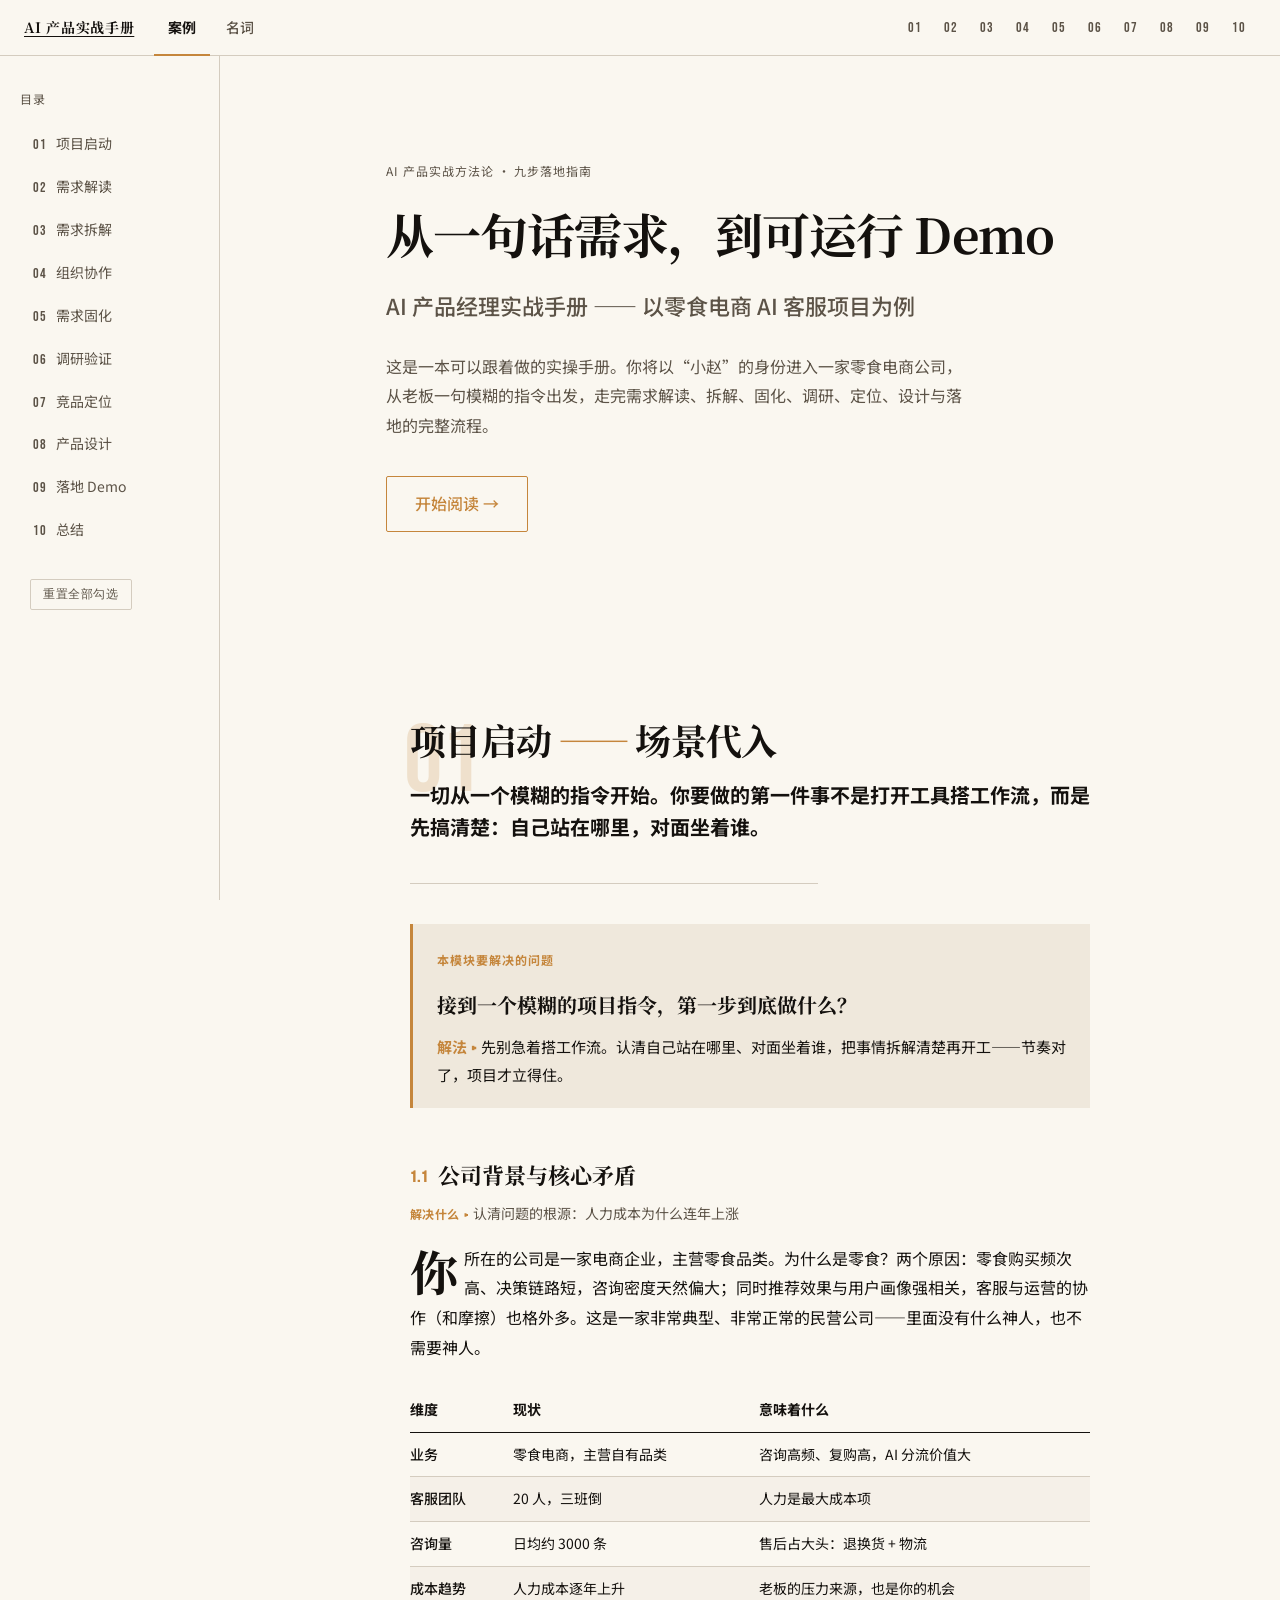
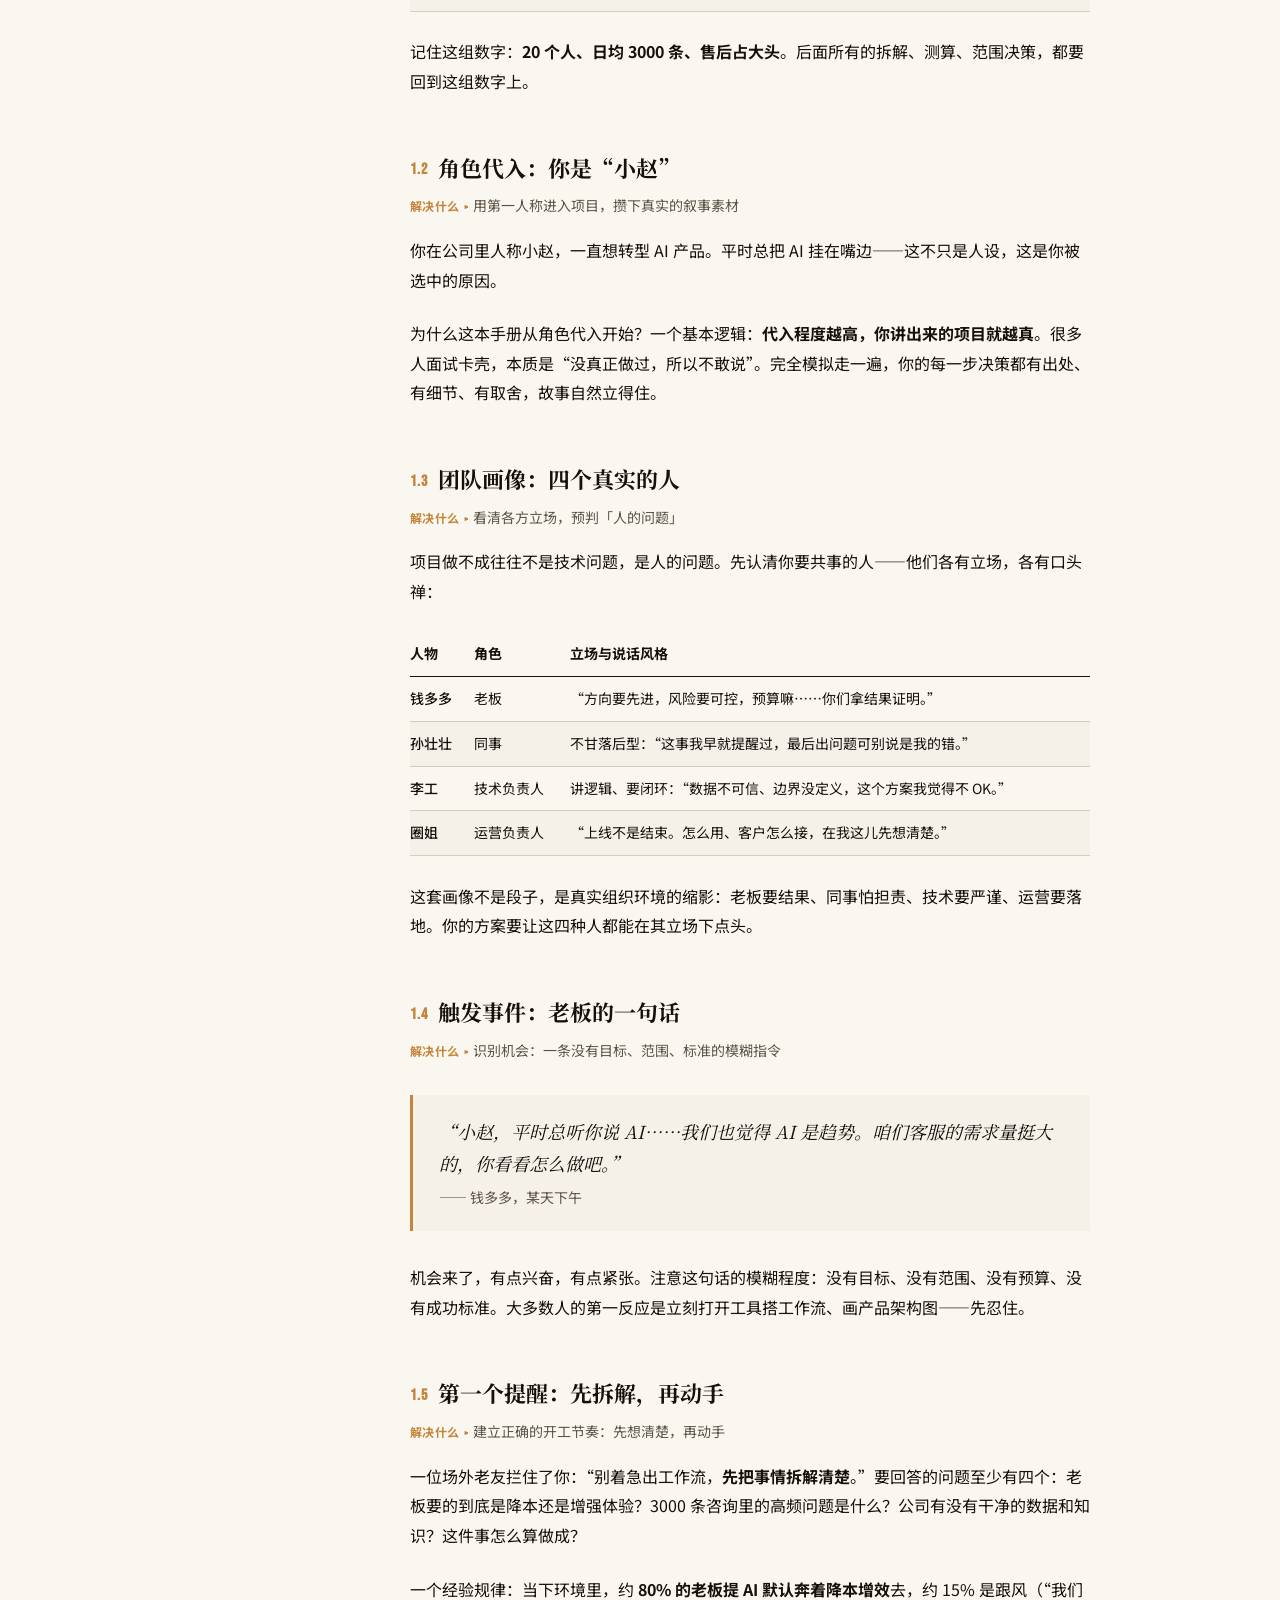
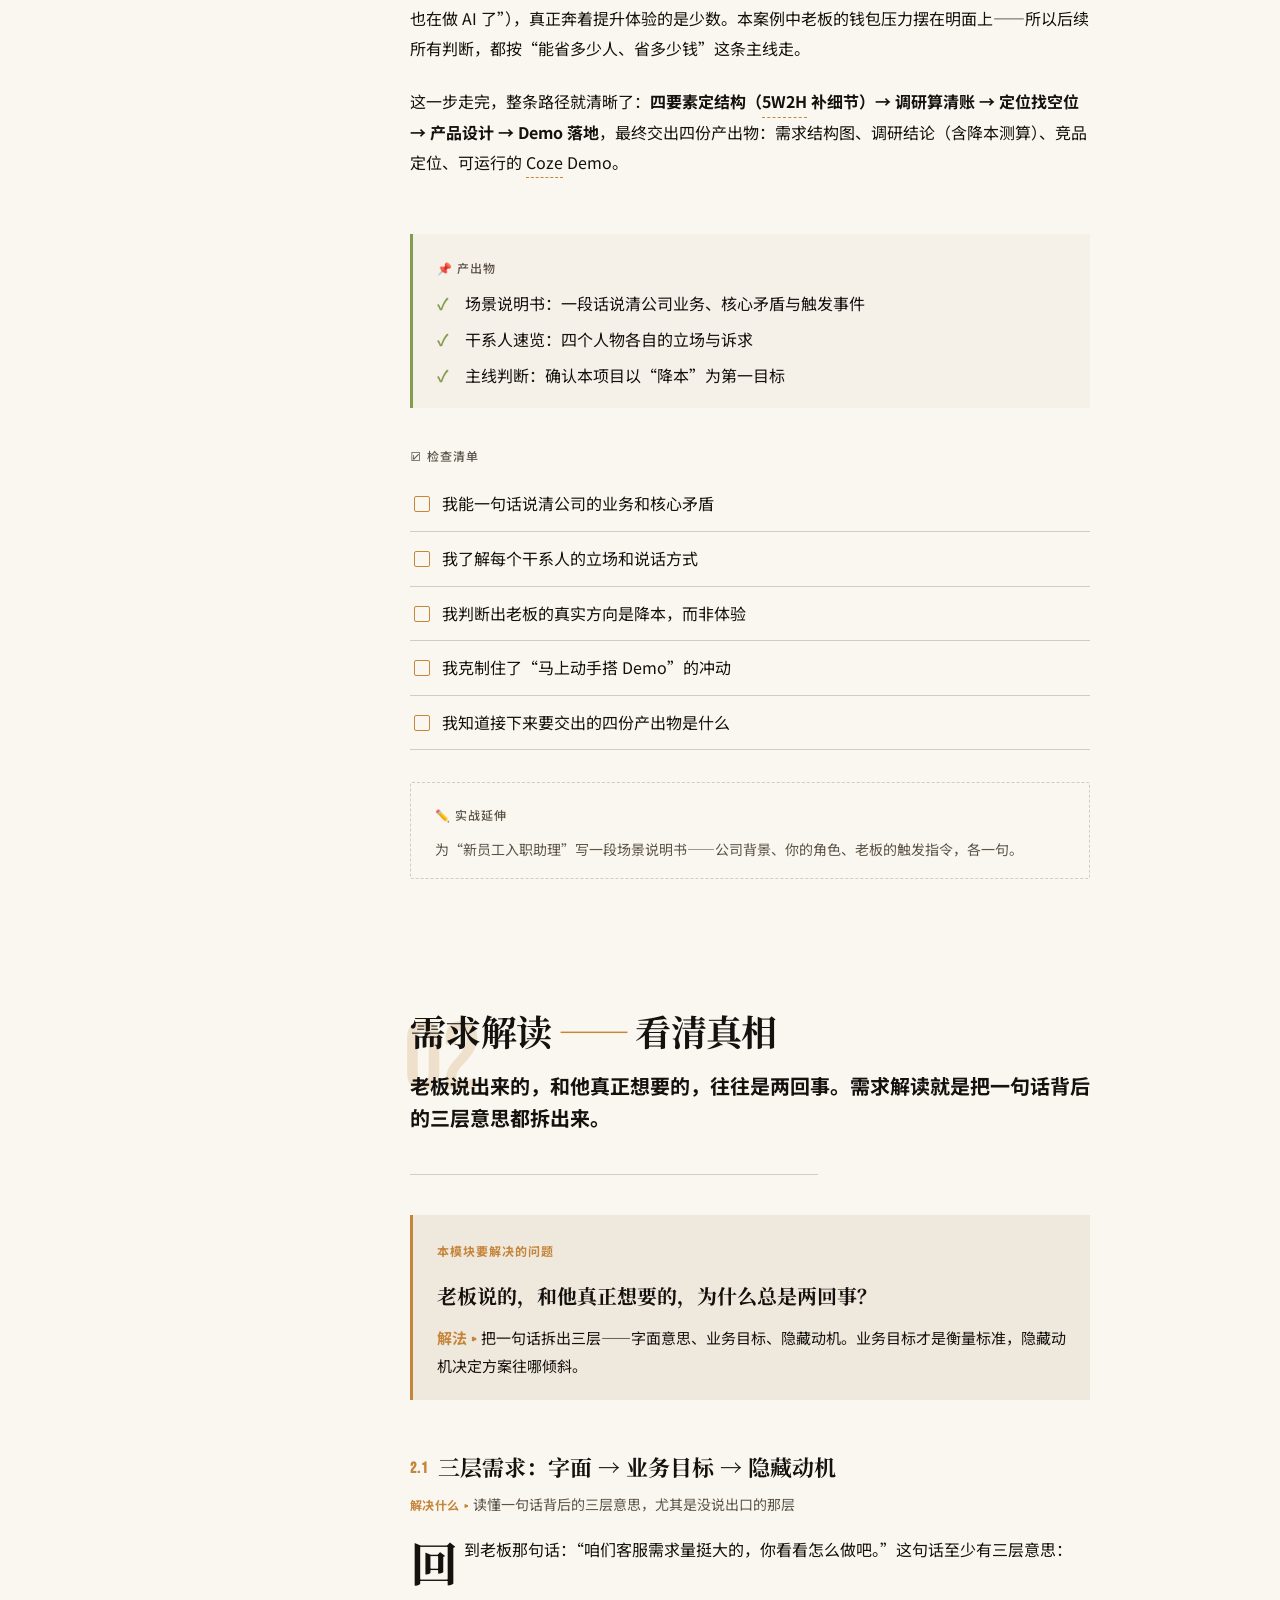
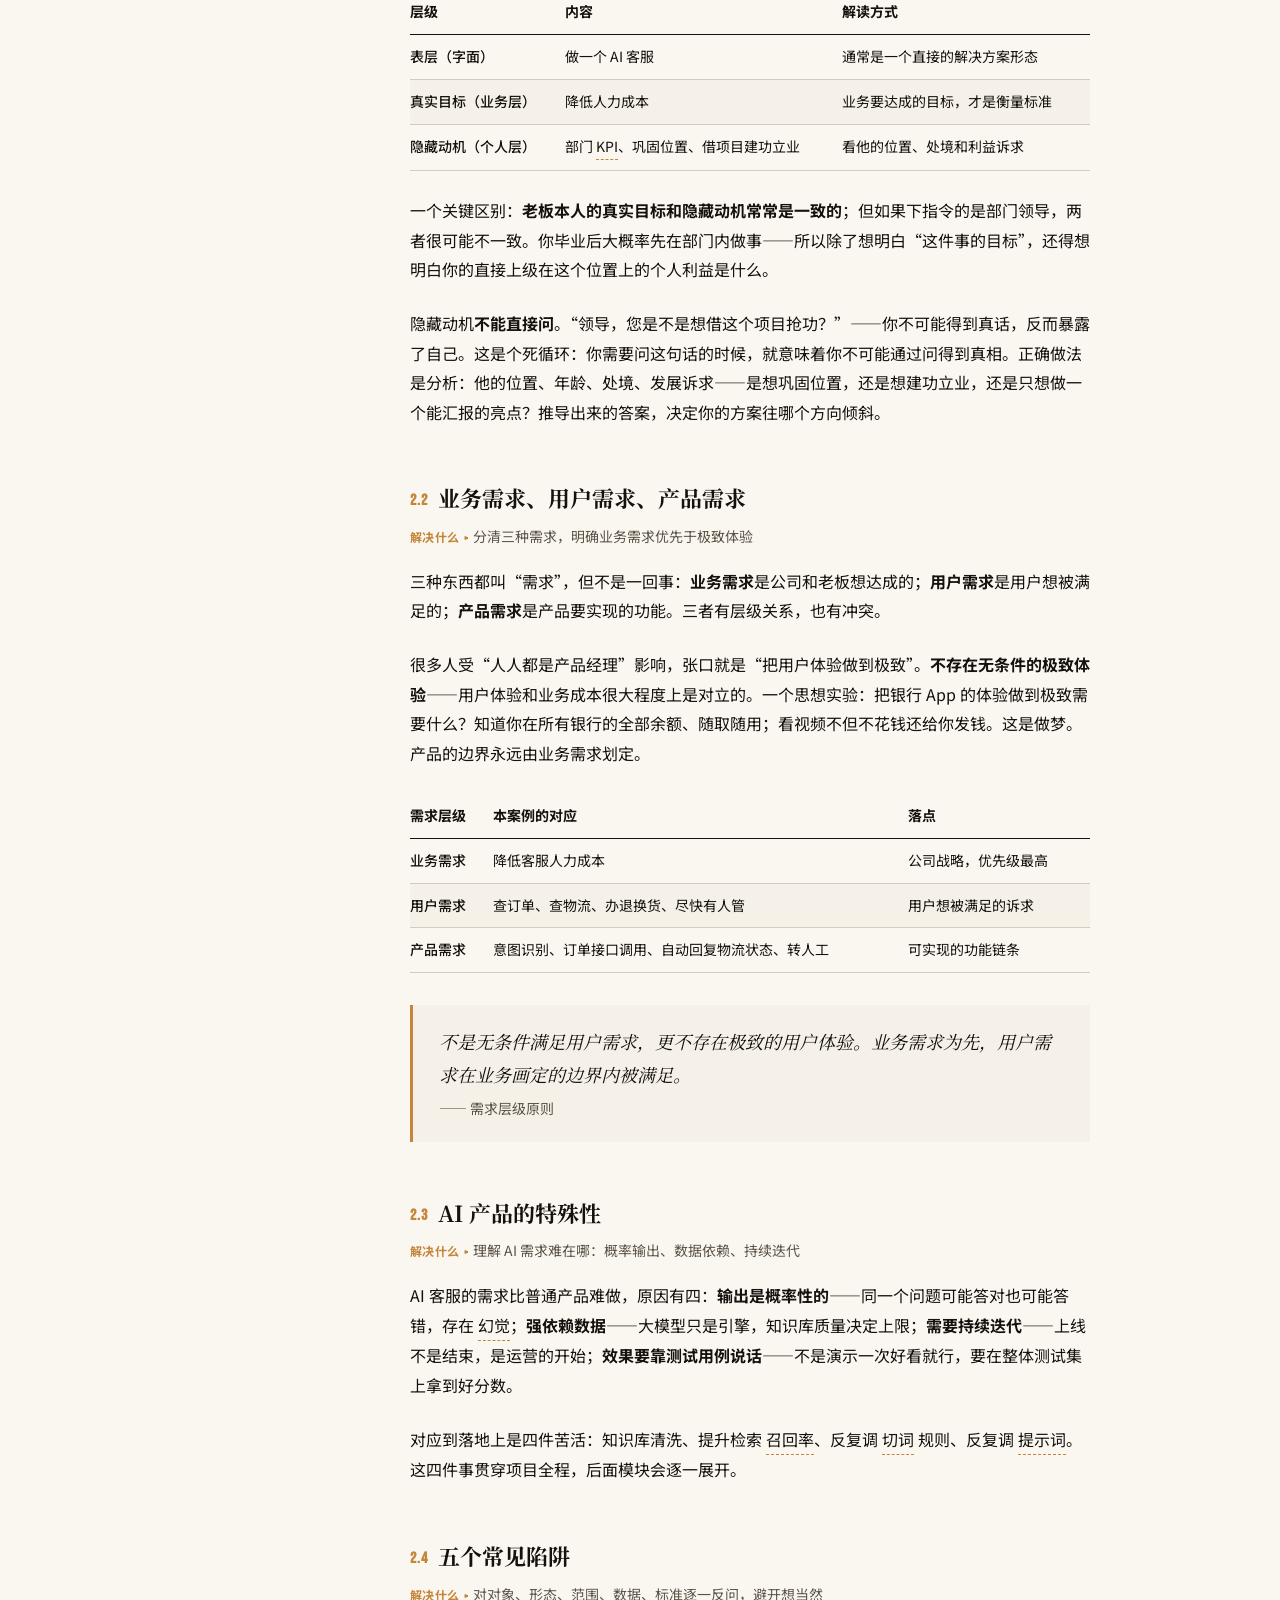
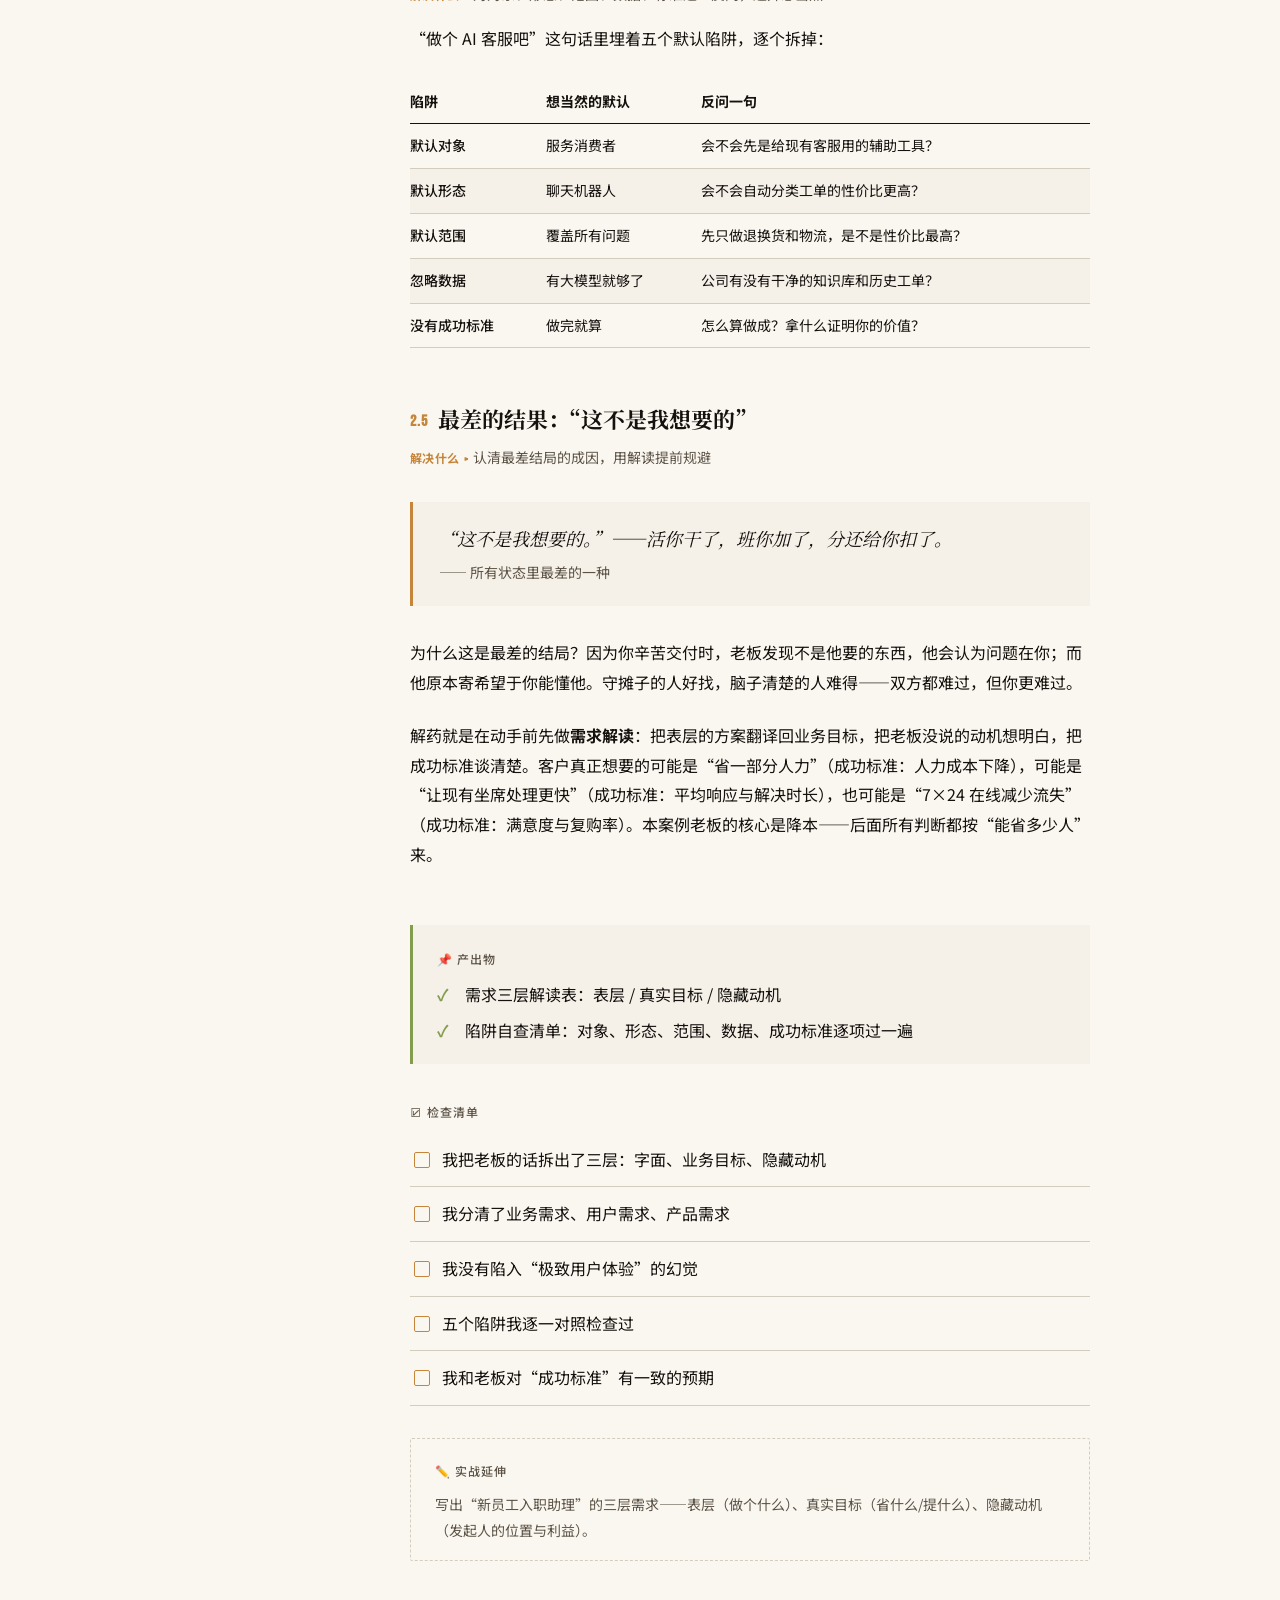
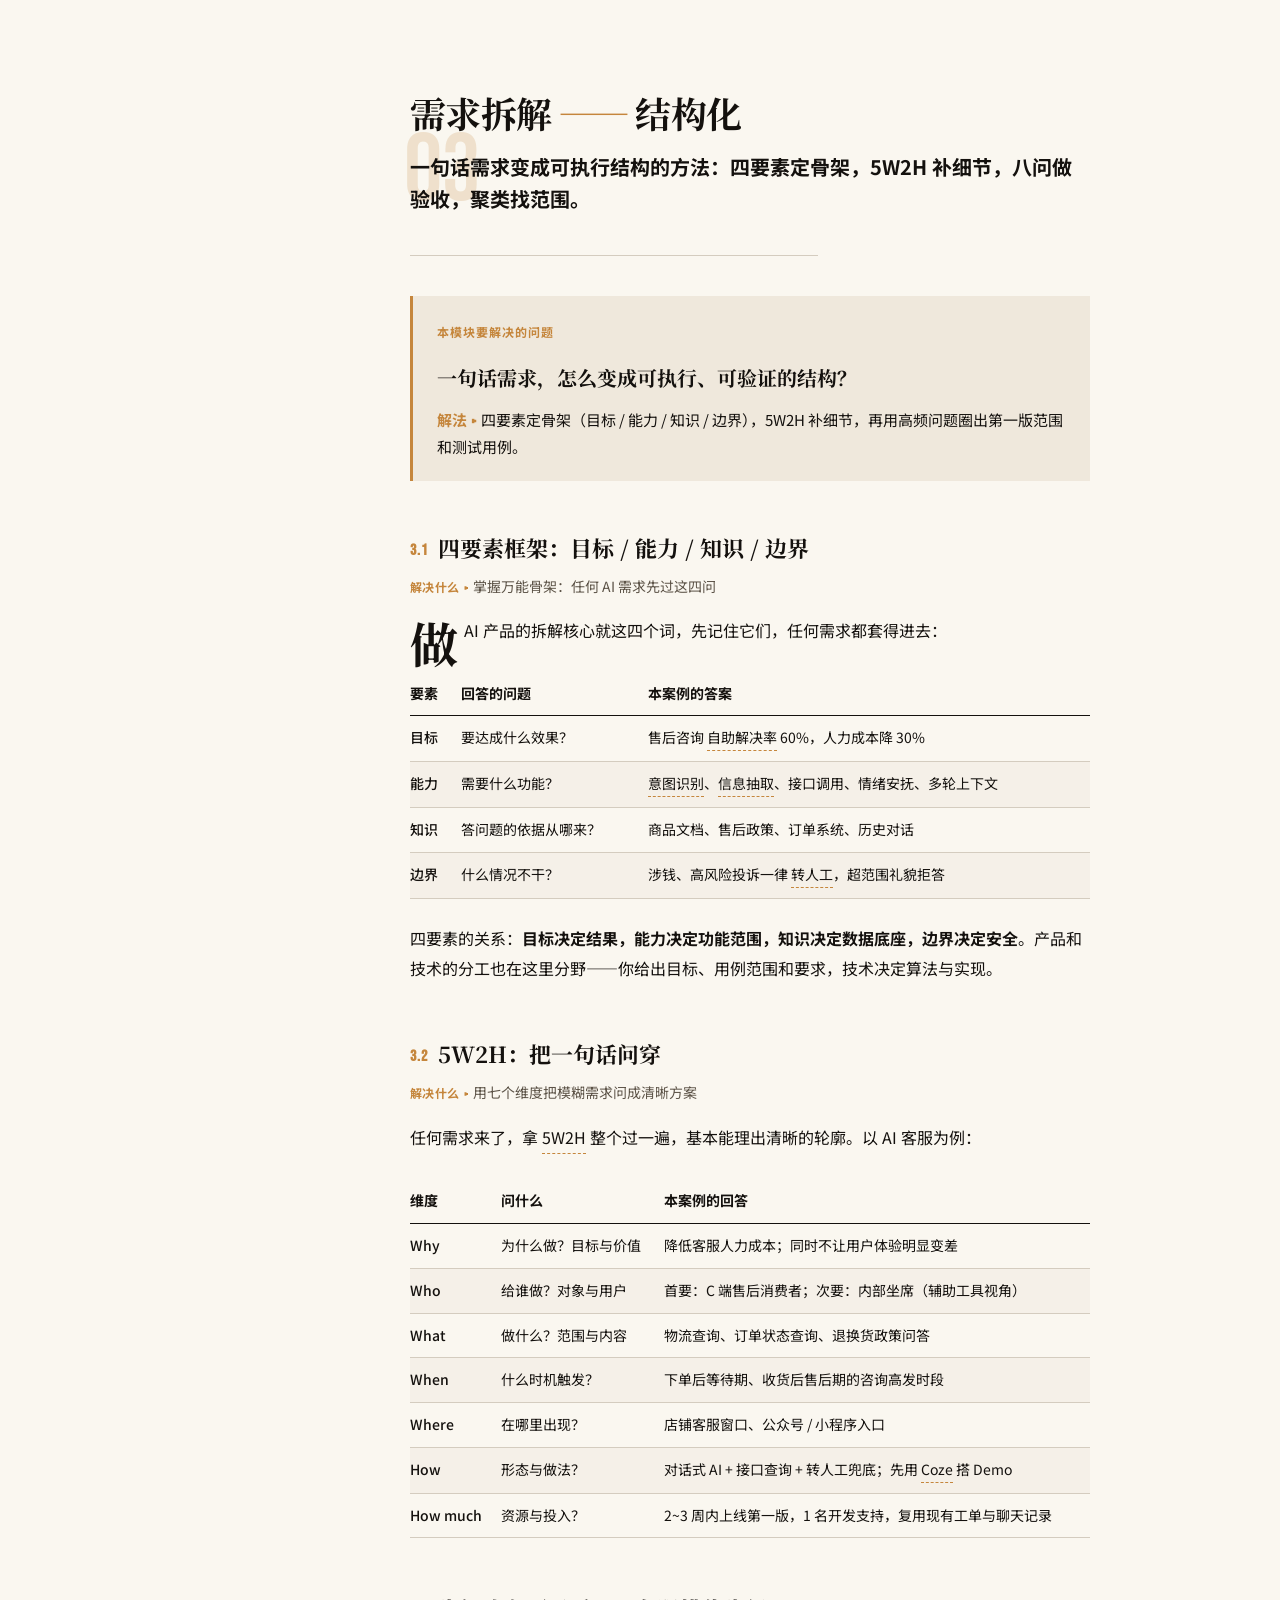
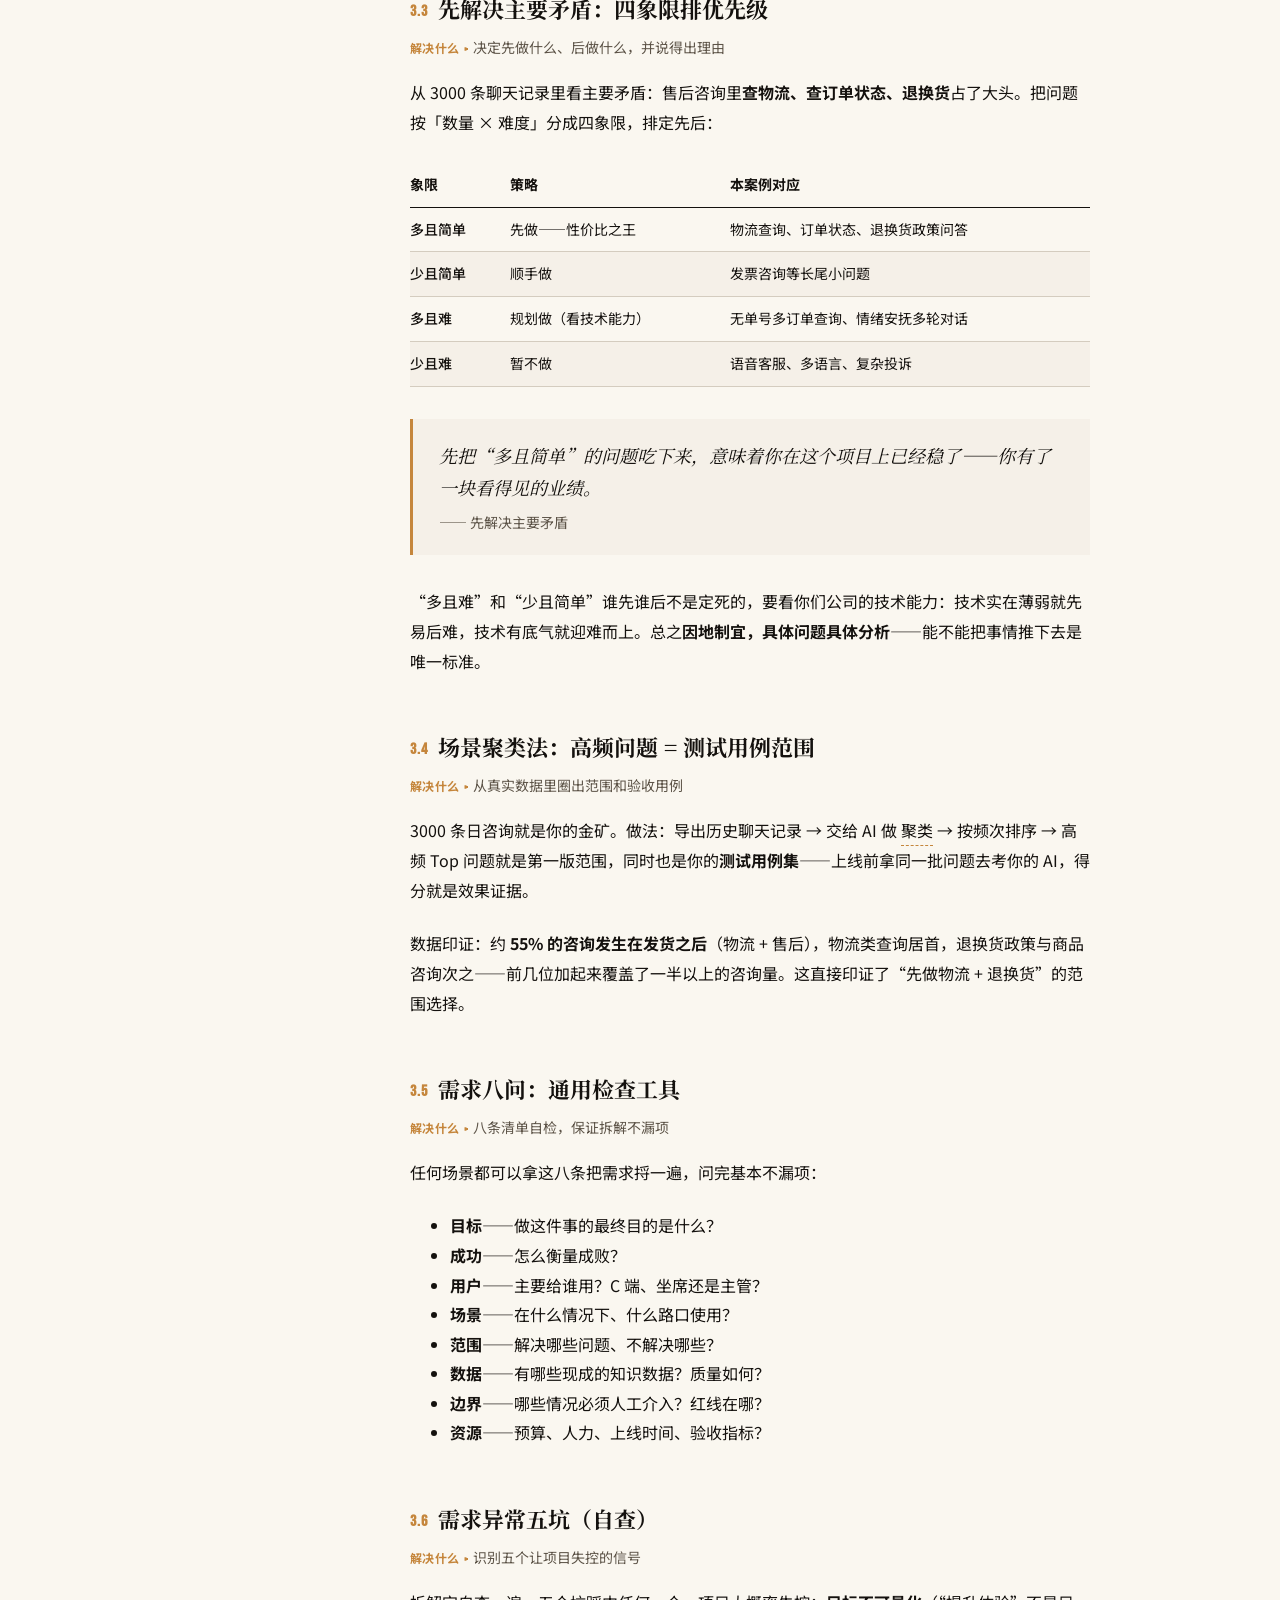
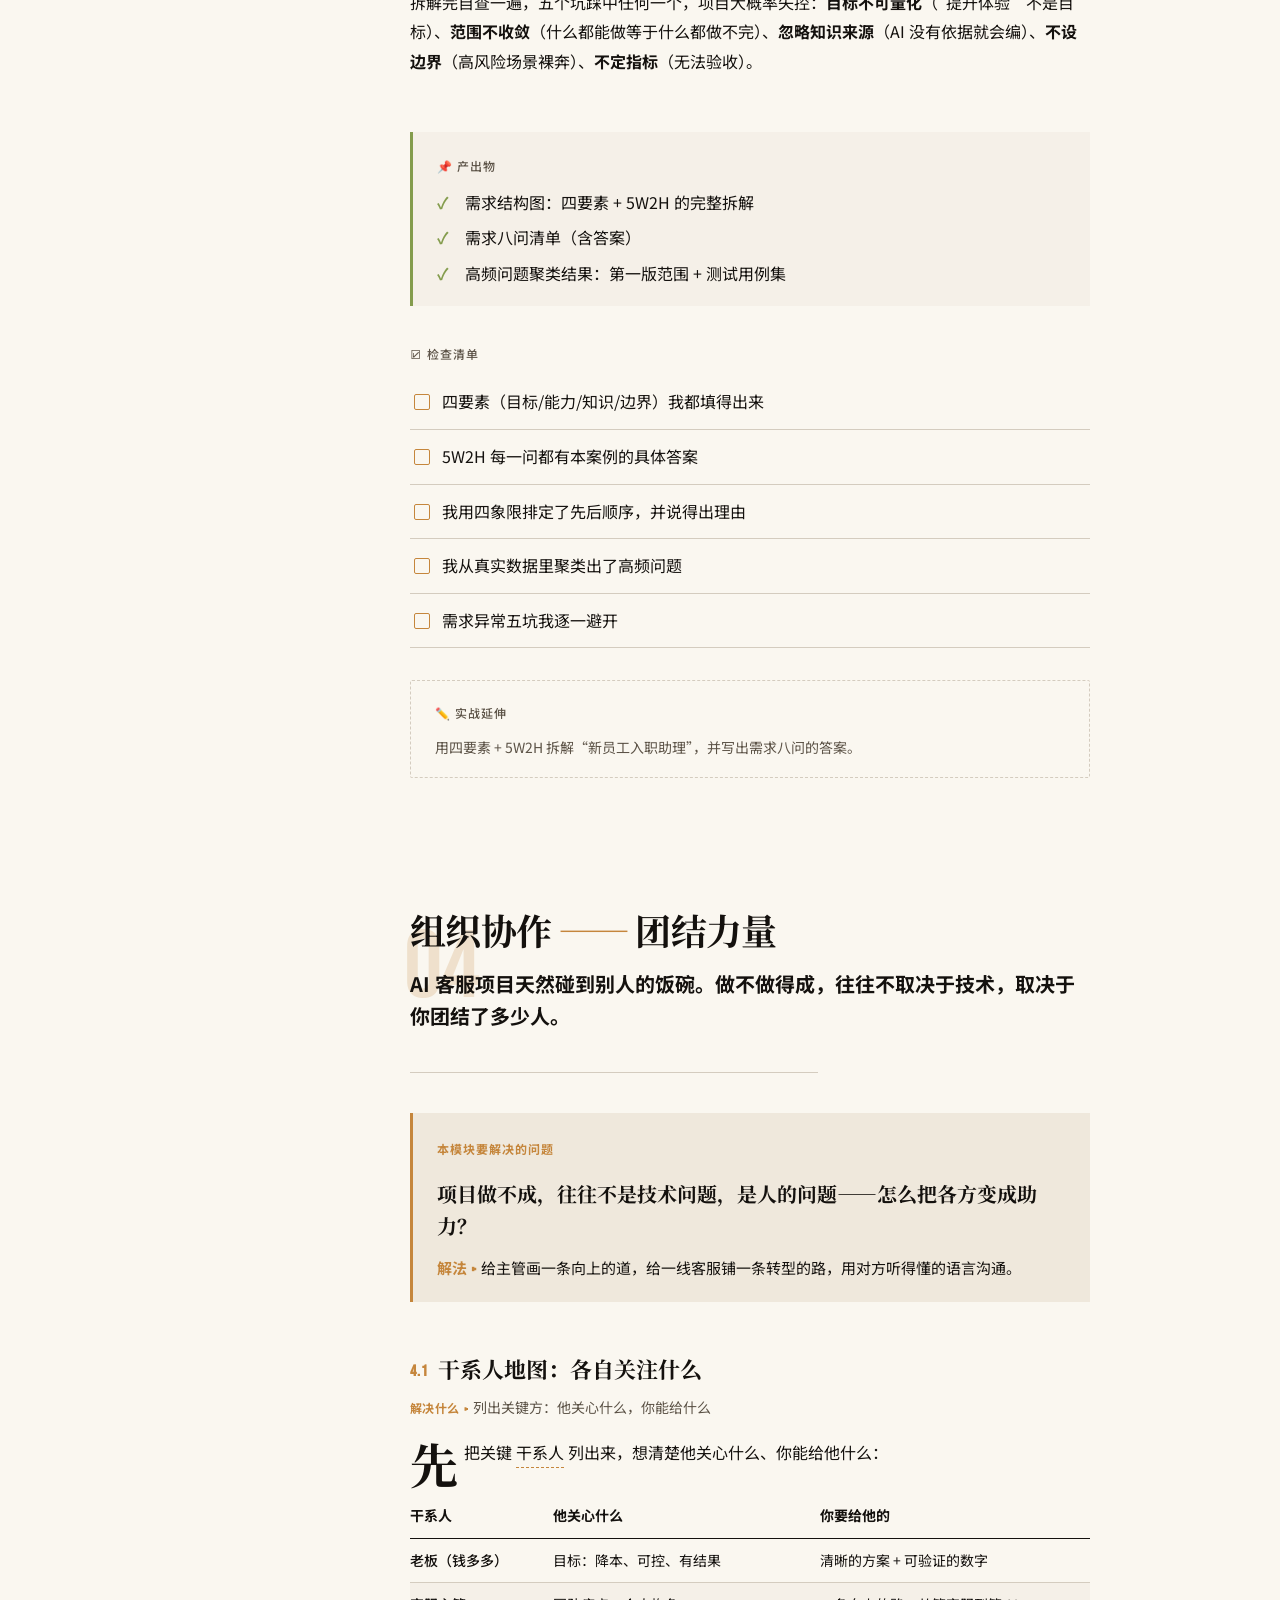
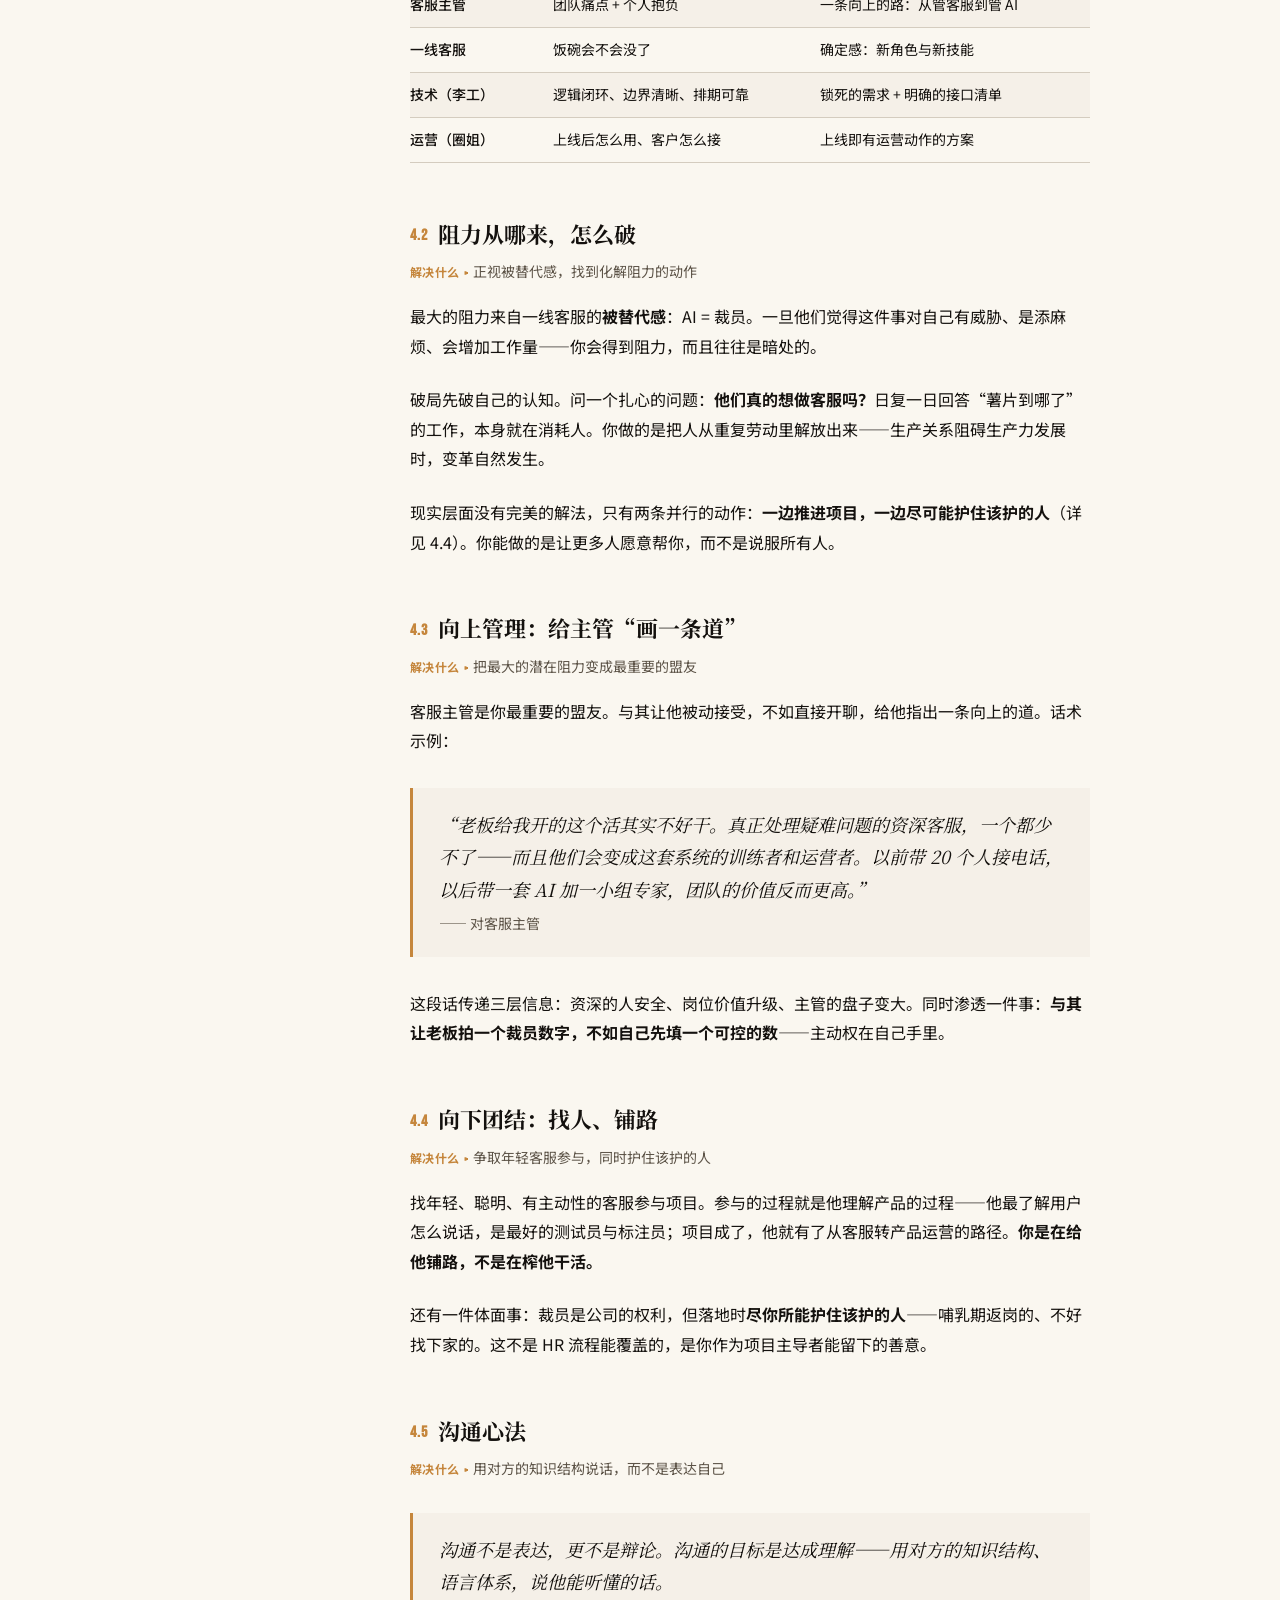
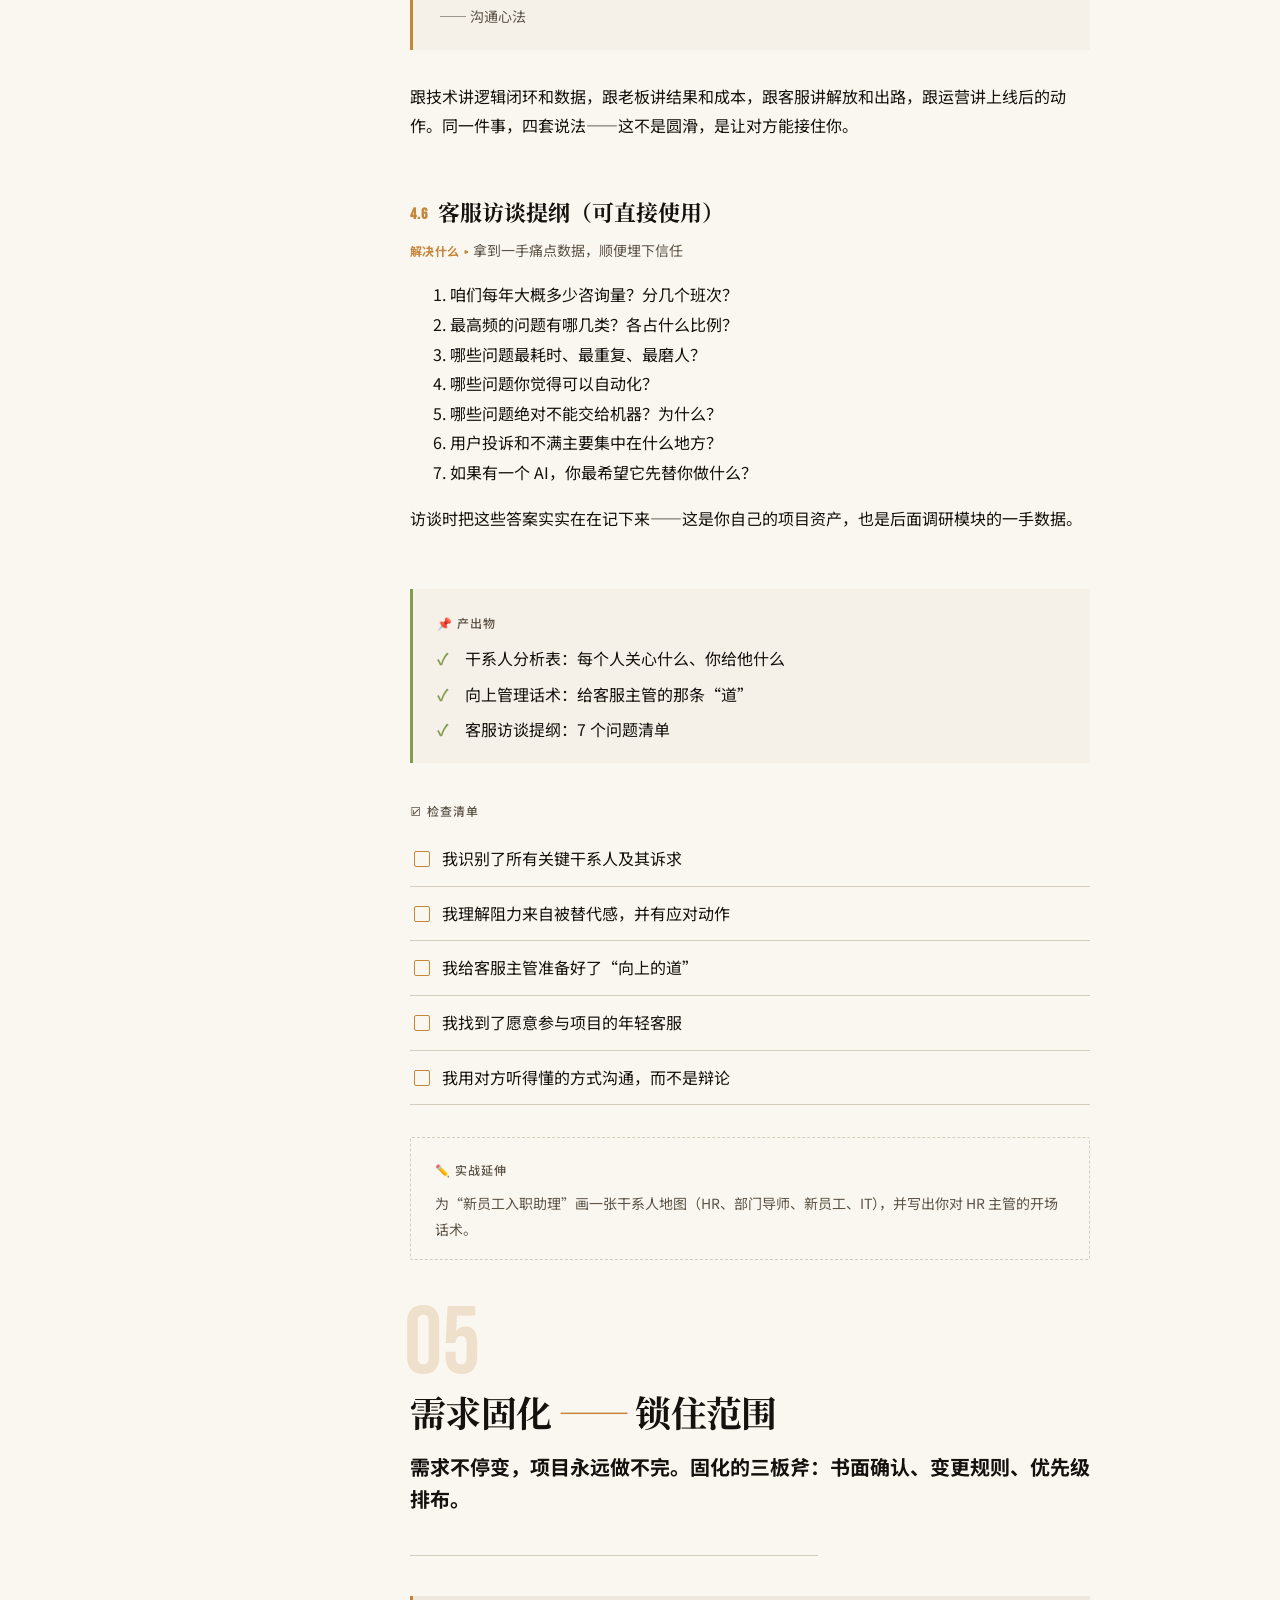
==== cases/ai-kefu/index.html @ 64b97468 "画廊首页：案例系列架构（AI 客服迁入 cases/ai-kefu，虚拟人预留位）" ====
<!DOCTYPE html>
<html lang="zh-CN">
<head>
  <meta charset="UTF-8">
  <meta name="viewport" content="width=device-width, initial-scale=1.0">
  <meta name="description" content="AI 产品实战手册：以零食电商 AI 客服项目为例，九个模块走完从一句话需求到可运行 Demo 的完整流程。">
  <title>AI 产品实战手册｜从 0 到 1 落地一个 AI 客服项目</title>

  <!-- 字体：异步加载。国内网络连不上 Google Fonts 时不阻塞渲染，直接回退系统字体（见 tokens.css 的字体栈） -->
  <link rel="preconnect" href="https://fonts.googleapis.com">
  <link rel="preconnect" href="https://fonts.gstatic.com" crossorigin>
  <link rel="stylesheet" media="print" onload="this.media='all'"
        href="https://fonts.googleapis.com/css2?family=Noto+Serif+SC:wght@700&family=Noto+Sans+SC:wght@400;500;700&family=Bebas+Neue&family=JetBrains+Mono:wght@400;600&display=swap">
  <noscript>
    <link href="https://fonts.googleapis.com/css2?family=Noto+Serif+SC:wght@700&family=Noto+Sans+SC:wght@400;500;700&family=Bebas+Neue&family=JetBrains+Mono:wght@400;600&display=swap" rel="stylesheet">
  </noscript>

  <!-- 样式：按层拆分，tokens 是唯一定义变量的地方 -->
  <link rel="stylesheet" href="css/tokens.css?v=6">
  <link rel="stylesheet" href="css/base.css?v=6">
  <link rel="stylesheet" href="css/layout.css?v=6">
  <link rel="stylesheet" href="css/components.css?v=6">
  <link rel="stylesheet" href="css/drawer.css?v=6">
  <link rel="stylesheet" href="css/glossary.css?v=6">
  <link rel="stylesheet" href="css/motion.css?v=6">
  <link rel="stylesheet" href="css/print.css?v=6">
</head>
<body>
  <a class="skip-link" href="#main">跳到正文</a>

  <!-- 顶部阅读进度条 -->
  <div class="progress" aria-hidden="true"><div class="progress-bar" id="progressBar"></div></div>

  <!-- 顶部导航栏 -->
  <header class="topbar">
    <button class="menu-toggle" type="button" aria-label="打开目录" aria-expanded="false" aria-controls="sidebar">
      <svg class="icon-open" width="18" height="14" viewBox="0 0 18 14" fill="none" aria-hidden="true">
        <path d="M0 1h18M0 7h18M0 13h18" stroke="currentColor" stroke-width="1.5"/>
      </svg>
      <svg class="icon-close" width="14" height="14" viewBox="0 0 14 14" fill="none" aria-hidden="true">
        <path d="M1 1l12 12M13 1L1 13" stroke="currentColor" stroke-width="1.5"/>
      </svg>
    </button>
    <a class="brand" id="brand" href="../../index.html" title="返回案例画廊">AI 产品实战手册</a>
    <div class="tabs" role="tablist" aria-label="页面视图切换">
      <button type="button" data-tab="case" class="is-active" aria-selected="true">案例</button>
      <button type="button" data-tab="terms" aria-selected="false">名词</button>
    </div>
    <nav class="topnav" id="topNav" aria-label="模块快速导航"></nav>
  </header>

  <div class="layout">
    <!-- 侧边栏目录（内容由 render.js 依据数据生成） -->
    <aside class="sidebar" id="sidebar">
      <div class="toc" id="toc"></div>
    </aside>
    <div class="backdrop" id="backdrop"></div>

    <main class="main" id="main">
      <!-- Hero 区域（文案来自 data/site.js） -->
      <header class="hero" id="hero">
        <div class="hero-inner">
          <span class="kicker" id="heroKicker"></span>
          <h1 id="heroTitle"></h1>
          <p class="subtitle" id="heroSubtitle"></p>
          <p class="lede" id="heroLede"></p>
          <a class="btn" id="heroCta" href="#m01"></a>
        </div>
      </header>

      <!-- 九个模块 + 总结（由 render.js 依据数据生成） -->
      <div class="content" id="modules">
        <noscript>
          <p>本站内容由 JavaScript 渲染，请启用 JavaScript 后查看。内容源文件位于 <code>js/data/</code> 目录。</p>
        </noscript>
      </div>

      <!-- 名词查询 Tab（内容由 ui/glossary.js 依据 terms.js 渲染） -->
      <section id="glossaryView" aria-label="名词查询"></section>
    </main>
  </div>

  <!-- 页脚（文案来自 data/site.js） -->
  <footer class="footer">
    <span id="footerLeft"></span>
    <span id="footerRight"></span>
  </footer>

  <!-- 术语详解抽屉：点击正文划线词后从右侧滑入（内容由 ui/drawer.js 依据 terms.js 渲染） -->
  <aside class="term-drawer" id="termDrawer" role="dialog" aria-modal="true" aria-labelledby="termDrawerTitle">
    <header class="term-drawer-head">
      <div>
        <p class="term-drawer-kicker">术语详解</p>
        <h4 id="termDrawerTitle"></h4>
      </div>
      <button class="term-drawer-close" type="button" aria-label="关闭详解">
        <svg width="12" height="12" viewBox="0 0 12 12" fill="none" aria-hidden="true">
          <path d="M1 1l10 10M11 1L1 11" stroke="currentColor" stroke-width="1.5"/>
        </svg>
      </button>
    </header>
    <div class="term-drawer-body"></div>
  </aside>
  <div class="term-backdrop" id="termBackdrop"></div>

  <!-- 脚本：lib → data → ui → main（经典脚本，file:// 直开可用） -->
  <script src="js/lib/dom.js?v=6"></script>
  <script src="js/lib/store.js?v=6"></script>
  <script src="js/data/site.js?v=6"></script>
  <script src="js/data/terms.js?v=6"></script>
  <script src="js/data/module-01.js?v=6"></script>
  <script src="js/data/module-02.js?v=6"></script>
  <script src="js/data/module-03.js?v=6"></script>
  <script src="js/data/module-04.js?v=6"></script>
  <script src="js/data/module-05.js?v=6"></script>
  <script src="js/data/module-06.js?v=6"></script>
  <script src="js/data/module-07.js?v=6"></script>
  <script src="js/data/module-08.js?v=6"></script>
  <script src="js/data/module-09.js?v=6"></script>
  <script src="js/data/summary.js?v=6"></script>
  <script src="js/ui/render.js?v=6"></script>
  <script src="js/ui/tabs.js?v=6"></script>
  <script src="js/ui/glossary.js?v=6"></script>
  <script src="js/ui/nav.js?v=6"></script>
  <script src="js/ui/progress.js?v=6"></script>
  <script src="js/ui/reveal.js?v=6"></script>
  <script src="js/ui/drawer.js?v=6"></script>
  <script src="js/ui/checklist.js?v=6"></script>
  <script src="js/main.js?v=6"></script>
</body>
</html>
---- cases/ai-kefu/css/tokens.css ----
/* ==========================================================================
   tokens.css — 设计令牌：色彩 / 字体 / 字号 / 间距
   全站唯一定义处，其余文件只引用变量，不写裸色值。
   ========================================================================== */

:root {
  /* —— 色彩系统 —— */
  --bg: #FAF7F0;             /* 米白纸感底 */
  --ink: #14110E;            /* 墨黑（主文字 / 页脚底） */
  --ink-soft: #5C5347;       /* 暖灰（次要文字） */
  --accent: #C5863C;         /* 印刷橙（唯一跳色：编号 / 金句边线 / 交互） */
  --accent-dim: rgba(197, 134, 60, 0.2); /* 章节大编号 20% 半透明 */
  --green: #849C4D;          /* 深绿：产出物 ✓ / 检查清单 / 成功标注 */
  --line: #D4CCBF;           /* 浅褐细分割线 */
  --zebra: #F5F0E8;          /* 表格斑马纹 / 引语底 */
  --code-bg: #EFE8DC;        /* 代码 / 术语块底 */
  --warn-bg: #F5E8E0;        /* 警示块底（淡橘） */
  --warn-ink: #A0522D;       /* 警示块文字（深橘） */
  --footer-ink: #FAF7F0;     /* 页脚浅色文字 */
  --tooltip-bg: #14110E;
  --tooltip-ink: #FAF7F0;

  /* —— 字体系统 —— */
  --font-serif: "Noto Serif SC", "Songti SC", "STSong", "SimSun", serif;
  --font-sans: "Noto Sans SC", "PingFang SC", "Hiragino Sans GB", "Microsoft YaHei", sans-serif;
  --font-mono: "JetBrains Mono", "Fira Code", "SF Mono", Menlo, Consolas, monospace;
  --font-num: "Bebas Neue", "Inter Tight", "Arial Narrow", sans-serif;

  /* —— 字号层级（全站不超过 5 级 + 标签） —— */
  --fs-hero: 48px;   /* Hero 主标题 */
  --fs-h2: 36px;     /* 模块标题 */
  --fs-h3: 22px;     /* 小节标题 */
  --fs-body: 16px;   /* 正文 */
  --fs-small: 14px;  /* 表格文字 */
  --fs-label: 12px;  /* 标签 / 术语 */

  --lh-body: 1.85;
  --lh-table: 1.7;

  /* —— 布局尺寸 —— */
  --content-w: 680px;        /* 正文窄栏最大宽度 */
  --sidebar-w: 220px;
  --topbar-h: 56px;
  --gutter: 24px;

  /* —— 动效 —— */
  --ease-out: cubic-bezier(0.16, 1, 0.3, 1);
  --dur-fast: 200ms;
  --dur-reveal: 300ms;
}
---- cases/ai-kefu/css/base.css ----
/* ==========================================================================
   base.css — Reset 与基础排版：正文、标题、链接、表格的"纸感"底样
   ========================================================================== */

*,
*::before,
*::after {
  box-sizing: border-box;
}

html {
  scroll-behavior: smooth;
  -webkit-text-size-adjust: 100%;
}

body {
  margin: 0;
  background: var(--bg);
  color: var(--ink);
  font-family: var(--font-sans);
  font-size: var(--fs-body);
  line-height: var(--lh-body);
  text-rendering: optimizeLegibility;
}

img {
  max-width: 100%;
}

/* —— 链接：锚点 hover 用印刷橙 —— */
a {
  color: var(--ink);
  text-decoration-thickness: 1px;
  text-underline-offset: 3px;
}

a:hover {
  color: var(--accent);
}

/* —— 标题：衬线，模拟印刷标题感 —— */
h1, h2, h3, h4 {
  font-family: var(--font-serif);
  font-weight: 700;
  line-height: 1.35;
  margin: 0;
}

h2 {
  font-size: var(--fs-h2);
  letter-spacing: -0.02em;
}

h3 {
  font-size: var(--fs-h3);
}

p {
  margin: 0 0 1.5em;
}

p:last-child {
  margin-bottom: 0;
}

strong {
  font-weight: 700;
}

/* —— 键盘可达：focus 时橙色 outline —— */
:focus-visible {
  outline: 2px solid var(--accent);
  outline-offset: 2px;
}

/* —— 跳转到正文（无障碍） —— */
.skip-link {
  position: fixed;
  top: -100px;
  left: 16px;
  z-index: 200;
  padding: 8px 16px;
  background: var(--ink);
  color: var(--bg);
  font-size: var(--fs-small);
  transition: top var(--dur-fast) var(--ease-out);
}

.skip-link:focus {
  top: 8px;
}

/* —— 无障碍：跟随系统关闭动画时，清掉所有过渡 —— */
::selection {
  background: var(--accent-dim);
}
---- cases/ai-kefu/css/layout.css ----
/* ==========================================================================
   layout.css — 页面骨架：进度条 / 顶栏 / 侧边栏 / Hero / 主栏 / 页脚 / 移动端
   ========================================================================== */

/* —— 顶部阅读进度条 —— */
.progress {
  position: fixed;
  top: 0;
  left: 0;
  right: 0;
  height: 2px;
  z-index: 120;
  background: transparent;
  pointer-events: none;
}

.progress-bar {
  height: 100%;
  width: 0;
  background: var(--accent);
  transition: width 80ms linear;
}

/* —— 顶部导航栏（Sticky） —— */
.topbar {
  position: sticky;
  top: 0;
  z-index: 100;
  display: flex;
  align-items: center;
  gap: 16px;
  height: var(--topbar-h);
  padding: 0 var(--gutter);
  background: var(--bg);
  border-bottom: 1px solid var(--line);
}

.topbar .brand {
  font-family: var(--font-serif);
  font-weight: 700;
  font-size: var(--fs-small);
  letter-spacing: 0.05em;
  white-space: nowrap;
}

.topnav {
  display: flex;
  gap: 2px;
  margin-left: auto;
}

.topnav a {
  position: relative;
  display: inline-block;
  min-width: 34px;
  padding: 6px 8px;
  text-align: center;
  font-family: var(--font-num);
  font-size: var(--fs-small);
  letter-spacing: 0.04em;
  color: var(--ink-soft);
  text-decoration: none;
  border-radius: 2px;
}

.topnav a::after {
  content: attr(data-name);
  position: absolute;
  top: calc(100% + 6px);
  right: 0;
  padding: 4px 10px;
  background: var(--tooltip-bg);
  color: var(--tooltip-ink);
  font-family: var(--font-sans);
  font-size: var(--fs-label);
  letter-spacing: 0.05em;
  white-space: nowrap;
  border-radius: 4px;
  opacity: 0;
  transform: translateY(-2px);
  pointer-events: none;
  transition: opacity var(--dur-fast) var(--ease-out), transform var(--dur-fast) var(--ease-out);
}

.topnav a:hover::after,
.topnav a:focus-visible::after {
  opacity: 1;
  transform: translateY(0);
}

.topnav a.is-active {
  color: var(--accent);
}

.topnav a.is-active::before {
  content: "";
  position: absolute;
  left: 8px;
  right: 8px;
  bottom: 0;
  height: 2px;
  background: var(--accent);
}

/* —— 汉堡按钮（仅移动端显示） —— */
.menu-toggle {
  display: none;
  width: 36px;
  height: 36px;
  padding: 0;
  border: 1px solid var(--line);
  border-radius: 2px;
  background: transparent;
  cursor: pointer;
  color: var(--ink);
}

.menu-toggle svg {
  display: block;
  margin: auto;
}

.menu-toggle .icon-close {
  display: none;
}

body.drawer-open .menu-toggle .icon-open {
  display: none;
}

body.drawer-open .menu-toggle .icon-close {
  display: block;
}

/* —— 双栏布局：侧边栏 + 正文 —— */
.layout {
  display: grid;
  grid-template-columns: var(--sidebar-w) minmax(0, 1fr);
}

/* —— 侧边栏目录 —— */
.sidebar {
  position: sticky;
  top: var(--topbar-h);
  height: calc(100vh - var(--topbar-h));
  overflow-y: auto;
  padding: 32px 12px 24px 20px;
  border-right: 1px solid var(--line);
}

.toc-label {
  font-size: var(--fs-label);
  letter-spacing: 0.08em;
  color: var(--ink-soft);
  margin-bottom: 12px;
}

.toc {
  display: flex;
  flex-direction: column;
  gap: 2px;
}

.toc a {
  display: flex;
  align-items: baseline;
  gap: 10px;
  padding: 7px 10px;
  font-size: var(--fs-small);
  color: var(--ink-soft);
  text-decoration: none;
  border-left: 3px solid transparent;
  border-radius: 0 2px 2px 0;
}

.toc a .toc-num {
  font-family: var(--font-num);
  font-size: var(--fs-small);
  letter-spacing: 0.04em;
}

.toc a:hover {
  color: var(--accent);
  background: var(--zebra);
}

.toc a.is-active {
  color: var(--ink);
  font-weight: 700;
  border-left-color: var(--accent);
  background: var(--zebra);
}

.sidebar .toc-actions {
  margin-top: 24px;
  padding: 0 10px;
}

.reset-checks {
  padding: 6px 12px;
  border: 1px solid var(--line);
  border-radius: 2px;
  background: transparent;
  color: var(--ink-soft);
  font-size: var(--fs-label);
  letter-spacing: 0.05em;
  cursor: pointer;
  transition: color var(--dur-fast), border-color var(--dur-fast);
}

.reset-checks:hover {
  color: var(--accent);
  border-color: var(--accent);
}

/* —— 主栏 —— */
.main {
  min-width: 0;
}

.content {
  max-width: calc(var(--content-w) + 2 * var(--gutter));
  margin: 0 auto;
  padding: 0 var(--gutter) 96px;
}

/* 各模块锚点定位时给顶栏留出空间 */
.module {
  scroll-margin-top: calc(var(--topbar-h) + 24px);
  padding-top: 96px;
}

/* —— Hero 区域 —— */
.hero {
  padding: 104px var(--gutter) 88px;
}

.hero-inner {
  max-width: calc(var(--content-w) + 2 * var(--gutter));
  margin: 0 auto;
}

.hero .kicker {
  display: block;
  margin-bottom: 20px;
  font-size: var(--fs-label);
  letter-spacing: 0.08em;
  color: var(--ink-soft);
}

.hero h1 {
  max-width: 14em;
  margin: 0 0 18px;
  font-size: var(--fs-hero);
  letter-spacing: -0.02em;
}

.hero .subtitle {
  margin: 0 0 26px;
  font-size: var(--fs-h3);
  font-family: var(--font-sans);
  font-weight: 500;
  color: var(--ink-soft);
}

.hero .lede {
  max-width: 36em;
  margin: 0 0 36px;
  color: var(--ink-soft);
}

/* —— 页脚 —— */
.footer {
  display: flex;
  flex-wrap: wrap;
  gap: 12px 32px;
  justify-content: space-between;
  padding: 36px var(--gutter);
  background: var(--ink);
  color: var(--footer-ink);
  font-size: var(--fs-small);
}

.footer a {
  color: var(--footer-ink);
}

/* ==========================================================================
   移动端适配（≤ 960px）：侧边栏折叠为抽屉
   ========================================================================== */

@media (max-width: 960px) {
  :root {
    --gutter: 20px;
  }

  .menu-toggle {
    display: block;
  }

  .topnav {
    display: none;
  }

  .layout {
    display: block;
  }

  .sidebar {
    position: fixed;
    top: var(--topbar-h);
    left: 0;
    bottom: 0;
    z-index: 90;
    width: min(78vw, 300px);
    height: auto;
    background: var(--bg);
    border-right: 1px solid var(--line);
    transform: translateX(-100%);
    transition: transform var(--dur-fast) var(--ease-out);
  }

  body.drawer-open .sidebar {
    transform: translateX(0);
    box-shadow: 8px 0 32px rgba(20, 17, 14, 0.08);
  }

  .backdrop {
    position: fixed;
    inset: var(--topbar-h) 0 0 0;
    z-index: 80;
    background: rgba(20, 17, 14, 0.24);
    opacity: 0;
    pointer-events: none;
    transition: opacity var(--dur-fast) var(--ease-out);
  }

  body.drawer-open .backdrop {
    opacity: 1;
    pointer-events: auto;
  }

  .hero {
    padding-top: 64px;
    padding-bottom: 56px;
  }

  .hero h1 {
    font-size: 32px;
  }

  .module {
    padding-top: 64px;
  }
}

/* 桌面端 backdrop 永不显示 */
.backdrop {
  display: none;
}

@media (max-width: 960px) {
  .backdrop {
    display: block;
  }
}
---- cases/ai-kefu/css/components.css ----
/* ==========================================================================
   components.css — 内容组件：模块头 / 小节 / 引语 / 表格 / 产出物 /
   检查清单 / 警示块 / 代码块 / 术语气泡 / 按钮 / 练习卡
   ========================================================================== */

/* —— 模块章节头：大号编号沉在标题背后 —— */
.module-head {
  position: relative;
  margin-bottom: 40px;
}

.module-num {
  position: absolute;
  top: -0.28em;
  left: -0.06em;
  z-index: 0;
  font-family: var(--font-num);
  font-size: 96px;
  line-height: 1;
  color: var(--accent-dim);
  user-select: none;
  pointer-events: none;
  /* will-change 由 reveal.js 在滚动时驱动轻微 parallax */
}

.module-head .module-title {
  position: relative;
  z-index: 1;
}

.module-head .module-title .title-sep {
  color: var(--accent);
  font-weight: 400;
  padding: 0 0.18em;
}

.module-head .module-lead {
  position: relative;
  z-index: 1;
  margin: 14px 0 0;
  font-size: 20px;
  font-weight: 700;
  font-family: var(--font-sans);
  line-height: 1.6;
}

/* 标题下的细分割线：约正文栏 60% 宽 */
.module-rule {
  width: 60%;
  height: 1px;
  margin: 26px 0 40px;
  background: var(--line);
  border: 0;
}

/* —— 模块核心问题：点名本模块要解决什么、解法是什么 —— */
.module-problem {
  margin: 0 0 52px;
  padding: 20px 24px;
  border-left: 3px solid var(--accent);
  background: var(--code-bg);
}

.module-problem .problem-label {
  color: var(--accent);
  font-weight: 700;
}

.module-problem .problem-q {
  margin: 8px 0 12px;
  font-family: var(--font-serif);
  font-size: 20px;
  font-weight: 700;
  line-height: 1.6;
}

.module-problem .problem-a {
  margin: 0;
  font-size: 15px;
}

.module-problem .problem-a::before {
  content: "解法 ▸ ";
  color: var(--accent);
  font-weight: 700;
}

/* —— 小节点题：本节解决什么 —— */
.section-goal {
  margin: -6px 0 18px;
  font-size: 14px;
  line-height: 1.7;
  color: var(--ink-soft);
}

.section-goal::before {
  content: "解决什么 ▸ ";
  color: var(--accent);
  font-weight: 700;
  font-size: 12px;
  letter-spacing: 0.04em;
}

/* —— 小节 —— */
.subsection {
  margin-bottom: 56px;
}

.subsection h3 {
  margin-bottom: 18px;
}

.subsection h3 .sec-no {
  color: var(--accent);
  font-family: var(--font-num);
  font-size: 0.72em;
  letter-spacing: 0.06em;
  margin-right: 10px;
  vertical-align: 0.14em;
}

/* —— 首字下沉：每个模块第一段 —— */
.drop-cap::first-letter {
  float: left;
  padding: 0.06em 0.12em 0 0;
  font-family: var(--font-serif);
  font-weight: 700;
  font-size: 3em;
  line-height: 1;
}

/* —— 金句引语区块 —— */
.quote {
  margin: 2em 0;
  padding: 20px 26px;
  border-left: 3px solid var(--accent);
  background: var(--zebra);
}

.quote p {
  margin: 0 0 6px;
  font-family: var(--font-serif);
  font-style: italic;
  font-size: 18px;
  line-height: 1.8;
}

.quote p:last-child {
  margin-bottom: 0;
}

.quote cite {
  display: block;
  font-style: normal;
  font-size: var(--fs-small);
  color: var(--ink-soft);
}

/* —— 表格：细分隔线风，无竖线无外框 —— */
.table-scroll {
  margin: 1.6em 0;
  overflow-x: auto;
}

table {
  width: 100%;
  border-collapse: collapse;
  font-size: var(--fs-small);
  line-height: var(--lh-table);
}

thead th {
  padding: 10px 14px 10px 0;
  text-align: left;
  font-weight: 700;
  border-bottom: 1px solid var(--ink);
  white-space: nowrap;
}

tbody td {
  padding: 10px 14px 10px 0;
  border-bottom: 1px solid var(--line);
  vertical-align: top;
}

tbody tr:nth-child(even) {
  background: var(--zebra);
}

/* 表格第一列作为行标签时弱化加粗 */
tbody td:first-child {
  font-weight: 500;
}

/* —— 产出物卡片：绿色竖线 + ✓ 清单 —— */
.deliverables {
  margin: 2em 0;
  padding: 18px 24px;
  border-left: 3px solid var(--green);
  background: var(--zebra);
}

.block-label {
  display: inline-block;
  margin-bottom: 10px;
  font-size: var(--fs-label);
  font-weight: 500;
  letter-spacing: 0.08em;
  color: var(--ink-soft);
}

.deliverables ul {
  margin: 0;
  padding: 0;
  list-style: none;
}

.deliverables li {
  position: relative;
  padding-left: 28px;
}

.deliverables li + li {
  margin-top: 6px;
}

.deliverables li::before {
  content: "✓";
  position: absolute;
  left: 0;
  color: var(--green);
  font-weight: 700;
}

/* —— 检查清单：复选框交互 —— */
.checklist {
  margin: 2em 0;
}

.checklist ul {
  margin: 0;
  padding: 0;
  list-style: none;
}

.checklist li {
  border-bottom: 1px solid var(--line);
}

.checklist label {
  display: flex;
  align-items: baseline;
  gap: 12px;
  padding: 12px 4px;
  cursor: pointer;
}

.checklist input[type="checkbox"] {
  appearance: none;
  -webkit-appearance: none;
  flex: none;
  width: 16px;
  height: 16px;
  margin: 0;
  border: 1.5px solid var(--accent);
  border-radius: 2px;
  background: transparent;
  cursor: pointer;
  transform: translateY(2px);
  transition: background-color var(--dur-fast) var(--ease-out);
}

.checklist input[type="checkbox"]:checked {
  background: var(--green);
  border-color: var(--green);
}

.checklist input[type="checkbox"]:checked::after {
  content: "✓";
  display: block;
  margin: -2px 0 0 1px;
  color: var(--bg);
  font-size: 12px;
  font-weight: 700;
  line-height: 1;
}

.checklist input[type="checkbox"]:checked ~ .check-text {
  color: var(--ink-soft);
  text-decoration: line-through;
  text-decoration-color: var(--line);
}

.checklist .check-text {
  transition: color var(--dur-fast) var(--ease-out);
}

/* —— 警示 / 安全红线块 —— */
.warning {
  margin: 2em 0;
  padding: 18px 24px;
  border-left: 3px solid var(--warn-ink);
  background: var(--warn-bg);
  color: var(--warn-ink);
}

.warning .block-label {
  color: var(--warn-ink);
}

.warning p {
  margin: 0;
}

/* —— 代码 / 提示词块 —— */
.code-block {
  margin: 1.6em 0;
}

.code-block pre {
  margin: 0;
  padding: 18px 20px;
  overflow-x: auto;
  background: var(--code-bg);
  border-radius: 2px;
  font-family: var(--font-mono);
  font-size: var(--fs-small);
  line-height: 1.7;
}

.code-block .code-lang {
  display: inline-block;
  margin-bottom: 8px;
  padding: 2px 8px;
  border: 1px solid var(--line);
  border-radius: 2px;
  font-family: var(--font-mono);
  font-size: var(--fs-label);
  letter-spacing: 0.08em;
  color: var(--ink-soft);
}

/* —— 互动练习卡 —— */
.exercise {
  margin: 2em 0;
  padding: 16px 24px;
  border: 1px dashed var(--line);
  border-radius: 2px;
}

.exercise p {
  margin: 0;
  color: var(--ink-soft);
  font-size: var(--fs-small);
}

/* —— 术语：虚线下划线的可点击词，点击后右侧滑出详解抽屉 —— */
.term {
  display: inline;
  padding: 0;
  border: 0;
  border-bottom: 1px dashed var(--accent);
  background: none;
  font: inherit;
  line-height: inherit;
  color: inherit;
  cursor: pointer;
  transition: color var(--dur-fast) var(--ease-out), border-color var(--dur-fast) var(--ease-out);
}

.term:hover,
.term:focus-visible {
  color: var(--accent);
  border-bottom-style: solid;
}

/* —— 按钮：橙色描边，hover 填充 —— */
.btn {
  display: inline-block;
  padding: 12px 28px;
  border: 1.5px solid var(--accent);
  border-radius: 2px;
  background: transparent;
  color: var(--accent);
  font-family: var(--font-sans);
  font-size: var(--fs-body);
  font-weight: 500;
  text-decoration: none;
  cursor: pointer;
  transition: background-color var(--dur-fast) var(--ease-out),
              color var(--dur-fast) var(--ease-out);
}

.btn:hover,
.btn:focus-visible {
  background: var(--accent);
  color: #fff;
}

/* —— 锚点跳转后标题的橙色下划线闪烁提醒 —— */
.flash-underline {
  animation: flash-underline 300ms var(--ease-out) 2;
}

@keyframes flash-underline {
  0%, 100% { box-shadow: none; }
  50% { box-shadow: inset 0 -6px 0 var(--accent-dim); }
}

/* —— 总结页 —— */
.summary-head {
  margin-top: 0;
}

.summary-section {
  margin-bottom: 56px;
}

.summary-list {
  counter-reset: deliverable;
  margin: 1.2em 0;
  padding: 0;
  list-style: none;
}

.summary-list li {
  position: relative;
  counter-increment: deliverable;
  padding: 14px 0 14px 56px;
  border-bottom: 1px solid var(--line);
}

.summary-list li::before {
  content: counter(deliverable, decimal-leading-zero);
  position: absolute;
  left: 0;
  top: 16px;
  font-family: var(--font-num);
  font-size: 22px;
  color: var(--accent);
}

.summary-list .summary-from {
  display: block;
  font-size: var(--fs-label);
  color: var(--ink-soft);
  letter-spacing: 0.05em;
}

.ending {
  margin: 64px 0 0;
  font-family: var(--font-serif);
  font-size: 18px;
  font-style: italic;
  color: var(--ink-soft);
}
---- cases/ai-kefu/css/drawer.css ----
/* ==========================================================================
   drawer.css — 术语详解抽屉：点击划线词后从浏览器右侧滑入
   开关由 body.term-drawer-open 类驱动；visibility 延迟切换保证过渡平滑
   ========================================================================== */

/* —— 遮罩 —— */
.term-backdrop {
  position: fixed;
  inset: 0;
  z-index: 150;
  background: rgba(20, 17, 14, 0.28);
  opacity: 0;
  visibility: hidden;
  pointer-events: none;
  transition: opacity var(--dur-fast) var(--ease-out), visibility 0s var(--dur-fast);
}

body.term-drawer-open .term-backdrop {
  opacity: 1;
  visibility: visible;
  pointer-events: auto;
  transition: opacity var(--dur-fast) var(--ease-out);
}

/* —— 抽屉本体 —— */
.term-drawer {
  position: fixed;
  top: 0;
  right: 0;
  bottom: 0;
  z-index: 160;
  display: flex;
  flex-direction: column;
  width: min(440px, 94vw);
  background: var(--bg);
  border-left: 1px solid var(--line);
  box-shadow: -12px 0 36px rgba(20, 17, 14, 0.10);
  transform: translateX(102%);
  visibility: hidden;
  transition: transform 260ms var(--ease-out), visibility 0s 260ms;
}

body.term-drawer-open .term-drawer {
  transform: none;
  visibility: visible;
  transition: transform 260ms var(--ease-out);
}

/* 抽屉打开时锁定页面滚动 */
body.term-drawer-open {
  overflow: hidden;
}

/* —— 抽屉头部 —— */
.term-drawer-head {
  display: flex;
  align-items: flex-start;
  justify-content: space-between;
  gap: 16px;
  padding: 26px 28px 18px;
  border-bottom: 1px solid var(--line);
}

.term-drawer-kicker {
  margin: 0 0 6px;
  font-size: var(--fs-label);
  letter-spacing: 0.08em;
  color: var(--accent);
}

.term-drawer-head h4 {
  margin: 0;
  font-family: var(--font-serif);
  font-size: 26px;
  letter-spacing: -0.01em;
}

.term-drawer-close {
  flex: none;
  width: 34px;
  height: 34px;
  margin: -4px -8px 0 0;
  padding: 0;
  display: grid;
  place-items: center;
  border: 1px solid var(--line);
  border-radius: 2px;
  background: transparent;
  color: var(--ink-soft);
  cursor: pointer;
  transition: color var(--dur-fast), border-color var(--dur-fast);
}

.term-drawer-close:hover {
  color: var(--accent);
  border-color: var(--accent);
}

/* —— 抽屉正文（可滚动） —— */
.term-drawer-body {
  flex: 1;
  overflow-y: auto;
  padding: 24px 28px 40px;
}

/* —— 三段式小节：名词定义 / 项目案例 / 技术解析和应用 —— */
.term-section {
  padding-bottom: 20px;
  margin-bottom: 20px;
  border-bottom: 1px solid var(--line);
}

.term-section:last-child {
  border-bottom: 0;
}

.term-section-label {
  display: block;
  margin-bottom: 10px;
  font-size: var(--fs-label);
  font-weight: 700;
  letter-spacing: 0.08em;
  color: var(--accent);
}

.term-drawer-body .term-def {
  margin: 0;
  padding: 12px 16px;
  border-left: 3px solid var(--accent);
  background: var(--zebra);
  font-weight: 500;
}

.term-drawer-body .term-case {
  margin: 0;
  font-size: 15px;
  line-height: 1.9;
}

.term-drawer-body .term-tech p {
  margin: 0 0 1.2em;
  font-size: 15px;
  line-height: 1.9;
  color: var(--ink);
}

.term-drawer-body .term-tech p:last-child {
  margin-bottom: 0;
}

/* —— 模块回跳链接 —— */
.term-module-links {
  margin: 12px 0 0;
  font-size: var(--fs-small);
  line-height: 2;
}

.module-links-label {
  color: var(--ink-soft);
}

.term-module-link {
  display: inline-block;
  margin: 0 6px 6px 0;
  padding: 3px 10px;
  border: 1px solid var(--line);
  border-radius: 2px;
  font-size: var(--fs-label);
  color: var(--ink);
  text-decoration: none;
  transition: color var(--dur-fast), border-color var(--dur-fast);
}

.term-module-link:hover {
  color: var(--accent);
  border-color: var(--accent);
}

/* —— 相关术语词块 —— */
.term-related {
  margin-top: 28px;
  padding-top: 18px;
  border-top: 1px solid var(--line);
}

.term-related .block-label {
  display: block;
  margin-bottom: 10px;
  font-size: var(--fs-label);
  letter-spacing: 0.08em;
  color: var(--ink-soft);
}

.term-chips {
  display: flex;
  flex-wrap: wrap;
  gap: 8px;
}

.term-chip {
  padding: 6px 14px;
  border: 1px dashed var(--accent);
  border-radius: 999px;
  background: transparent;
  color: var(--ink);
  font-family: var(--font-sans);
  font-size: var(--fs-small);
  cursor: pointer;
  transition: background-color var(--dur-fast), color var(--dur-fast);
}

.term-chip:hover {
  background: var(--accent);
  border-style: solid;
  color: #fff;
}

/* —— 移动端：抽屉占满全宽 —— */
@media (max-width: 640px) {
  .term-drawer {
    width: 100vw;
    border-left: none;
  }
}
---- cases/ai-kefu/css/glossary.css ----
/* ==========================================================================
   glossary.css — 页面 Tab 切换 + 「名词查询」页
   Tab 状态由 body.tab-terms 类驱动；默认为「案例」Tab。
   ========================================================================== */

/* —— 顶栏 Tab 按钮（编辑杂志风的下划线 Tab） —— */
.tabs {
  display: flex;
  gap: 2px;
  margin-left: 4px;
  height: 100%;
}

.tabs button {
  padding: 0 14px;
  border: 0;
  border-bottom: 2px solid transparent;
  margin-bottom: -1px; /* 与顶栏底边线重合 */
  background: none;
  font-family: var(--font-sans);
  font-size: var(--fs-small);
  font-weight: 500;
  color: var(--ink-soft);
  cursor: pointer;
  transition: color var(--dur-fast) var(--ease-out),
              border-color var(--dur-fast) var(--ease-out);
}

.tabs button:hover {
  color: var(--accent);
}

.tabs button.is-active {
  color: var(--ink);
  font-weight: 700;
  border-bottom-color: var(--accent);
}

/* ==========================================================================
   Tab 状态切换：案例视图 / 名词视图
   ========================================================================== */

/* 名词 Tab 下隐藏案例专属的外壳 */
body.tab-terms .hero,
body.tab-terms #modules,
body.tab-terms .sidebar {
  display: none;
}

body.tab-terms .layout {
  display: block; /* 释放侧栏占用的 220px 栅格列 */
}

/* 案例 Tab 下隐藏名词视图（默认态） */
#glossaryView {
  display: none;
}

body.tab-terms #glossaryView {
  display: block;
}

/* ==========================================================================
   「名词查询」页
   ========================================================================== */

.glossary {
  max-width: 860px;
  margin: 0 auto;
  padding: 64px var(--gutter) 96px;
}

.glossary-head {
  margin-bottom: 32px;
}

.glossary-head .kicker {
  display: block;
  margin-bottom: 14px;
  font-size: var(--fs-label);
  letter-spacing: 0.08em;
  color: var(--accent);
}

.glossary-head h2 {
  margin: 0 0 12px;
}

.glossary-head .lede {
  margin: 0;
  color: var(--ink-soft);
}

/* —— 搜索 + 分类筛选 —— */
.glossary-tools {
  position: sticky;
  top: var(--topbar-h);
  z-index: 40;
  display: flex;
  flex-wrap: wrap;
  gap: 10px;
  align-items: center;
  padding: 14px 0;
  margin-bottom: 8px;
  background: var(--bg);
  border-bottom: 1px solid var(--line);
}

.glossary-search {
  flex: 1 1 220px;
  max-width: 320px;
  padding: 9px 14px;
  border: 1px solid var(--line);
  border-radius: 2px;
  background: transparent;
  font-family: var(--font-sans);
  font-size: var(--fs-small);
  color: var(--ink);
}

.glossary-search:focus-visible {
  outline: 2px solid var(--accent);
  outline-offset: 1px;
  border-color: transparent;
}

.glossary-search::placeholder {
  color: var(--ink-soft);
}

.cat-chips {
  display: flex;
  flex-wrap: wrap;
  gap: 6px;
}

.cat-chip {
  padding: 6px 14px;
  border: 1px solid var(--line);
  border-radius: 999px;
  background: transparent;
  font-family: var(--font-sans);
  font-size: var(--fs-label);
  color: var(--ink-soft);
  cursor: pointer;
  transition: color var(--dur-fast), border-color var(--dur-fast), background-color var(--dur-fast);
}

.cat-chip:hover {
  color: var(--accent);
  border-color: var(--accent);
}

.cat-chip.is-active {
  background: var(--ink);
  border-color: var(--ink);
  color: var(--bg);
}

.glossary-count {
  margin-left: auto;
  font-size: var(--fs-label);
  color: var(--ink-soft);
  white-space: nowrap;
}

/* —— 词条列表（编辑风：细线分隔，不用卡片） —— */
.glossary-group {
  margin-top: 28px;
}

.glossary-group h3 {
  display: flex;
  align-items: baseline;
  gap: 10px;
  margin-bottom: 6px;
  padding-bottom: 8px;
  border-bottom: 1px solid var(--ink);
  font-family: var(--font-sans);
  font-size: var(--fs-h3);
}

.glossary-group h3 .group-count {
  font-size: var(--fs-label);
  font-weight: 400;
  color: var(--ink-soft);
  letter-spacing: 0.05em;
}

.glossary-item {
  display: block;
  width: 100%;
  padding: 14px 6px;
  border: 0;
  border-bottom: 1px solid var(--line);
  background: none;
  text-align: left;
  font-family: var(--font-sans);
  cursor: pointer;
}

.glossary-item:hover,
.glossary-item:focus-visible {
  background: var(--zebra);
}

.glossary-item .item-name {
  display: inline-block;
  font-family: var(--font-serif);
  font-size: 18px;
  font-weight: 700;
  color: var(--ink);
}

.glossary-item:hover .item-name {
  color: var(--accent);
}

.glossary-item .item-def {
  display: block;
  margin-top: 4px;
  font-size: var(--fs-small);
  line-height: 1.7;
  color: var(--ink-soft);
}

.glossary-empty {
  margin-top: 48px;
  padding: 32px 0;
  text-align: center;
  color: var(--ink-soft);
  border-top: 1px solid var(--line);
  border-bottom: 1px solid var(--line);
}

/* —— 移动端 —— */
@media (max-width: 960px) {
  .glossary {
    padding-top: 40px;
  }

  .tabs {
    margin-left: auto;
  }

  .glossary-count {
    margin-left: 0;
    width: 100%;
  }
}
---- cases/ai-kefu/css/motion.css ----
/* ==========================================================================
   motion.css — 滚动动效：模块淡入 / 章节编号 parallax
   同时尊重 prefers-reduced-motion：全部关闭
   ========================================================================== */

/* —— 模块进入视口：淡入 + 上移 —— */
.reveal {
  opacity: 0;
  transform: translateY(16px);
  transition: opacity var(--dur-reveal) var(--ease-out),
              transform var(--dur-reveal) var(--ease-out);
}

.reveal.is-visible {
  opacity: 1;
  transform: translateY(0);
}

/* —— 章节大编号的轻微视差（由 reveal.js 写入 --parallax 变量） —— */
.module-num {
  will-change: transform;
  transform: translateY(var(--parallax, 0px));
}

/* —— 系统偏好：减少动态效果时，关闭一切动画 —— */
@media (prefers-reduced-motion: reduce) {
  html {
    scroll-behavior: auto;
  }

  .reveal {
    opacity: 1;
    transform: none;
    transition: none;
  }

  .module-num {
    transform: none;
  }

  .progress-bar {
    transition: none;
  }

  .flash-underline {
    animation: none;
  }

  .term-drawer,
  .term-backdrop {
    transition: none;
  }

  *,
  *::before,
  *::after {
    animation-duration: 0.01ms !important;
    animation-iteration-count: 1 !important;
    transition-duration: 0.01ms !important;
  }
}
---- cases/ai-kefu/css/print.css ----
/* ==========================================================================
   print.css — 打印样式：隐藏导航外壳，保留全部内容，铺满纸面
   ========================================================================== */

@media print {
  :root {
    --bg: #fff;
  }

  body {
    background: #fff;
    color: #000;
    font-size: 12pt;
  }

  .progress,
  .topbar,
  .tabs,
  .sidebar,
  .backdrop,
  .skip-link,
  .btn,
  .reset-checks,
  .term-drawer,
  .term-backdrop {
    display: none !important;
  }

  .layout {
    display: block;
  }

  .content {
    max-width: none;
    padding: 0;
  }

  /* 打印时所有模块直接可见，不做淡入 */
  .reveal {
    opacity: 1 !important;
    transform: none !important;
  }

  .module {
    padding-top: 24pt;
    page-break-inside: avoid;
  }

  .subsection,
  .quote,
  .deliverables,
  .checklist,
  .warning,
  .code-block,
  .exercise {
    page-break-inside: avoid;
  }

  .table-scroll {
    overflow: visible;
  }

  .hero {
    padding: 0 0 24pt;
  }

  .hero h1 {
    font-size: 24pt;
  }

  .module-num {
    font-size: 64px;
  }

  a {
    color: #000;
    text-decoration: none;
  }

  .footer {
    background: none;
    color: #000;
    border-top: 1px solid #ccc;
  }
}
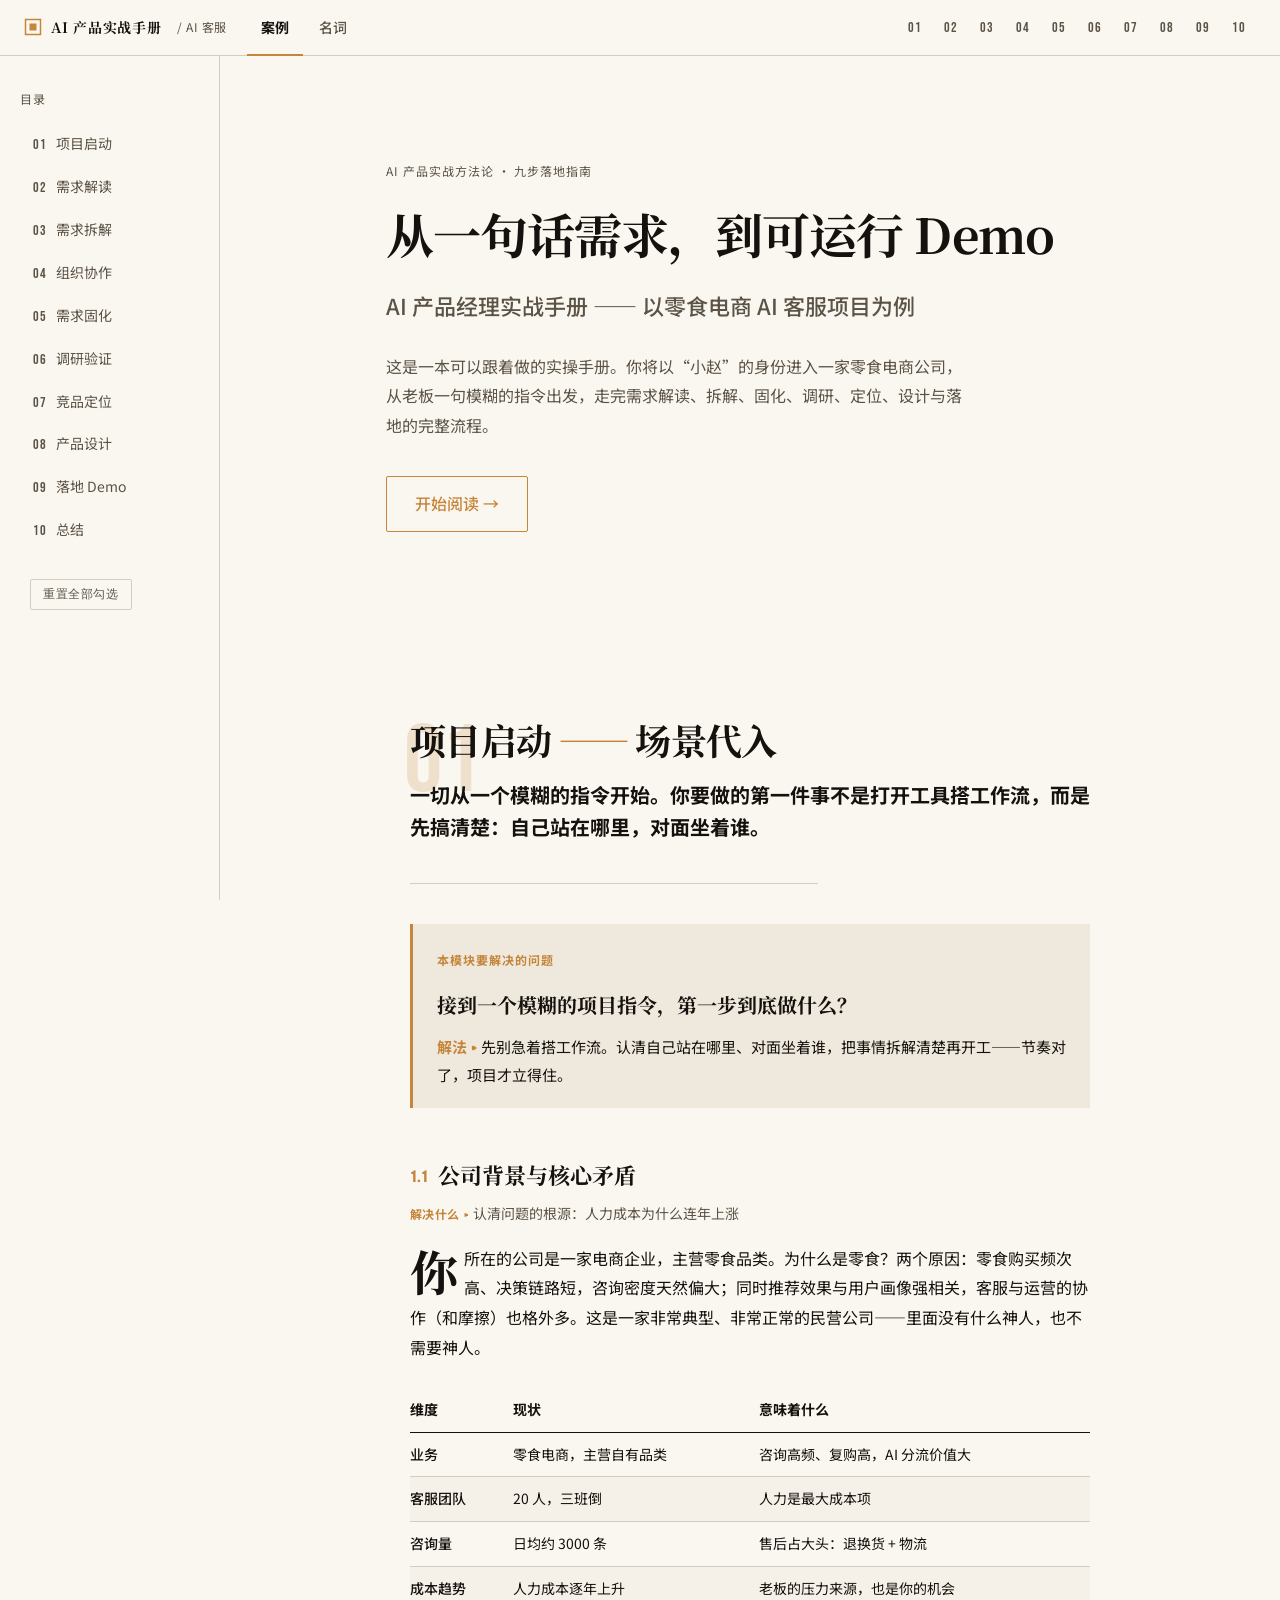
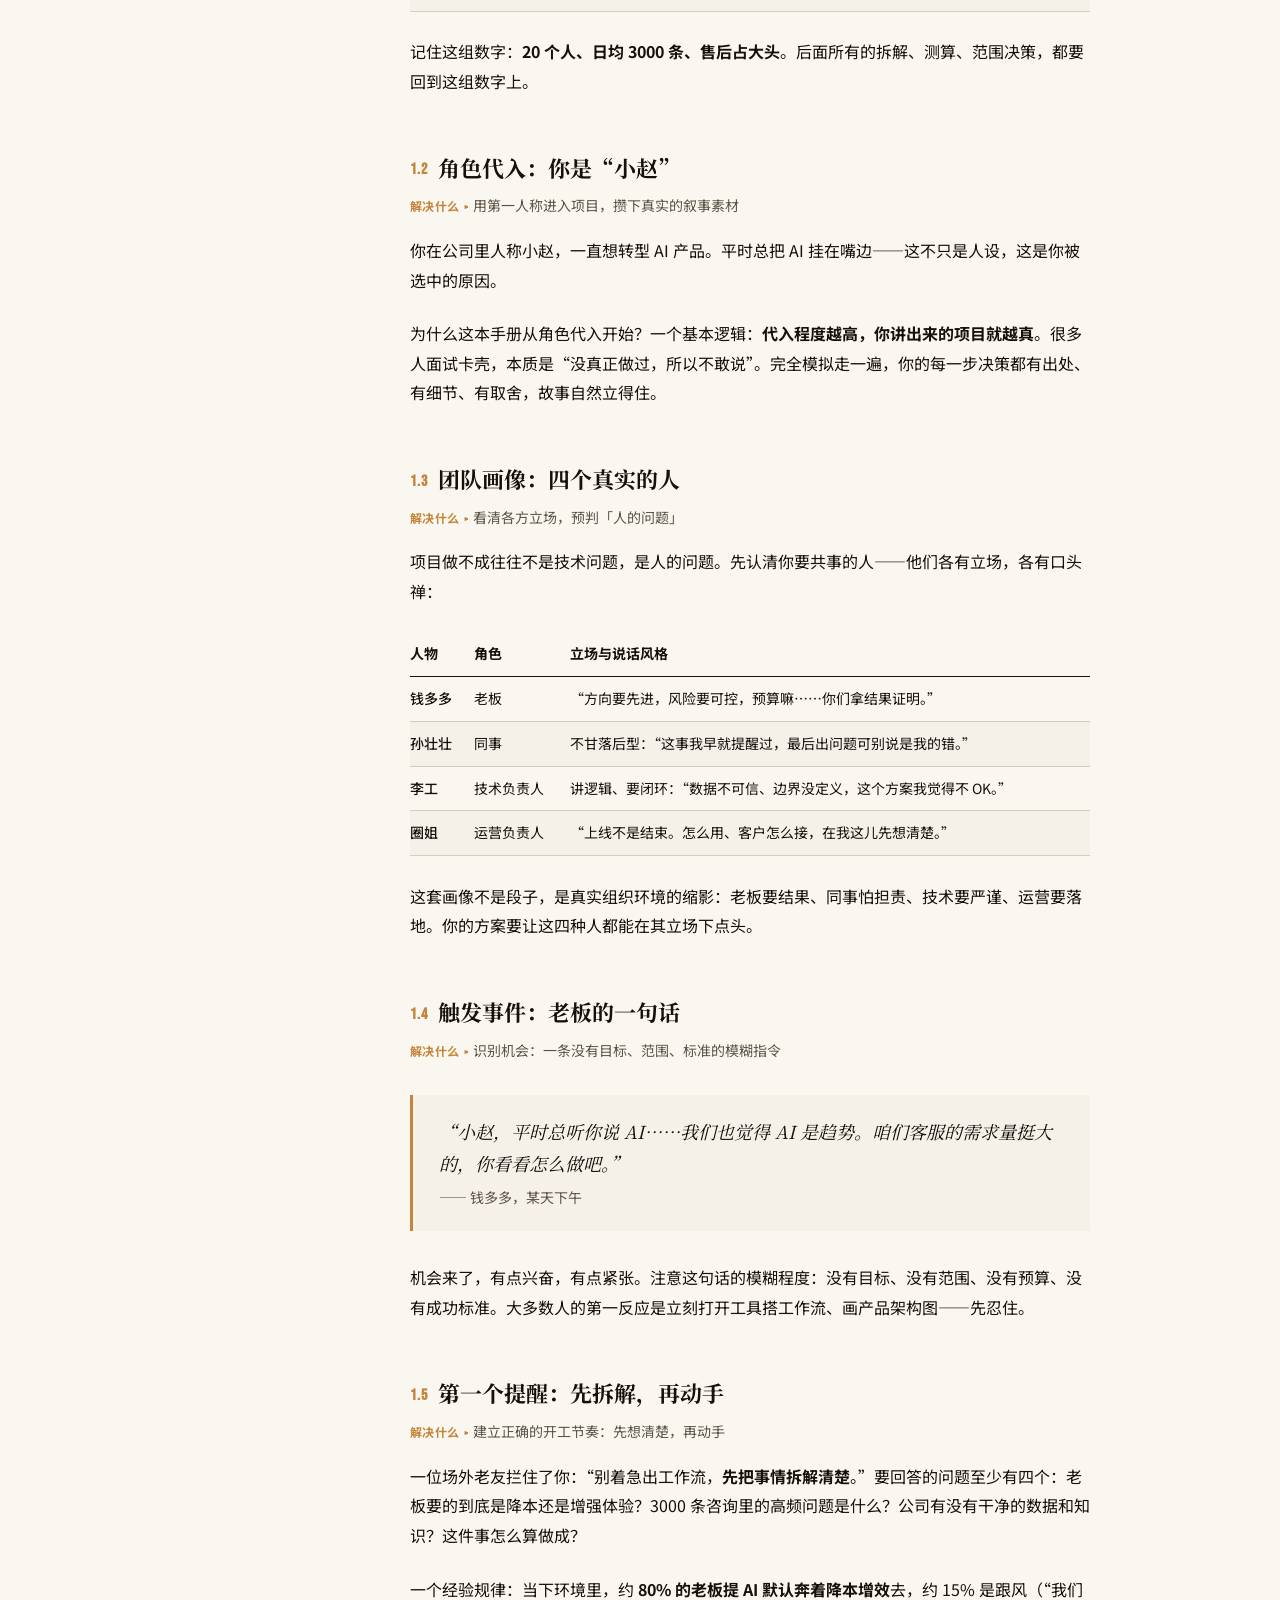
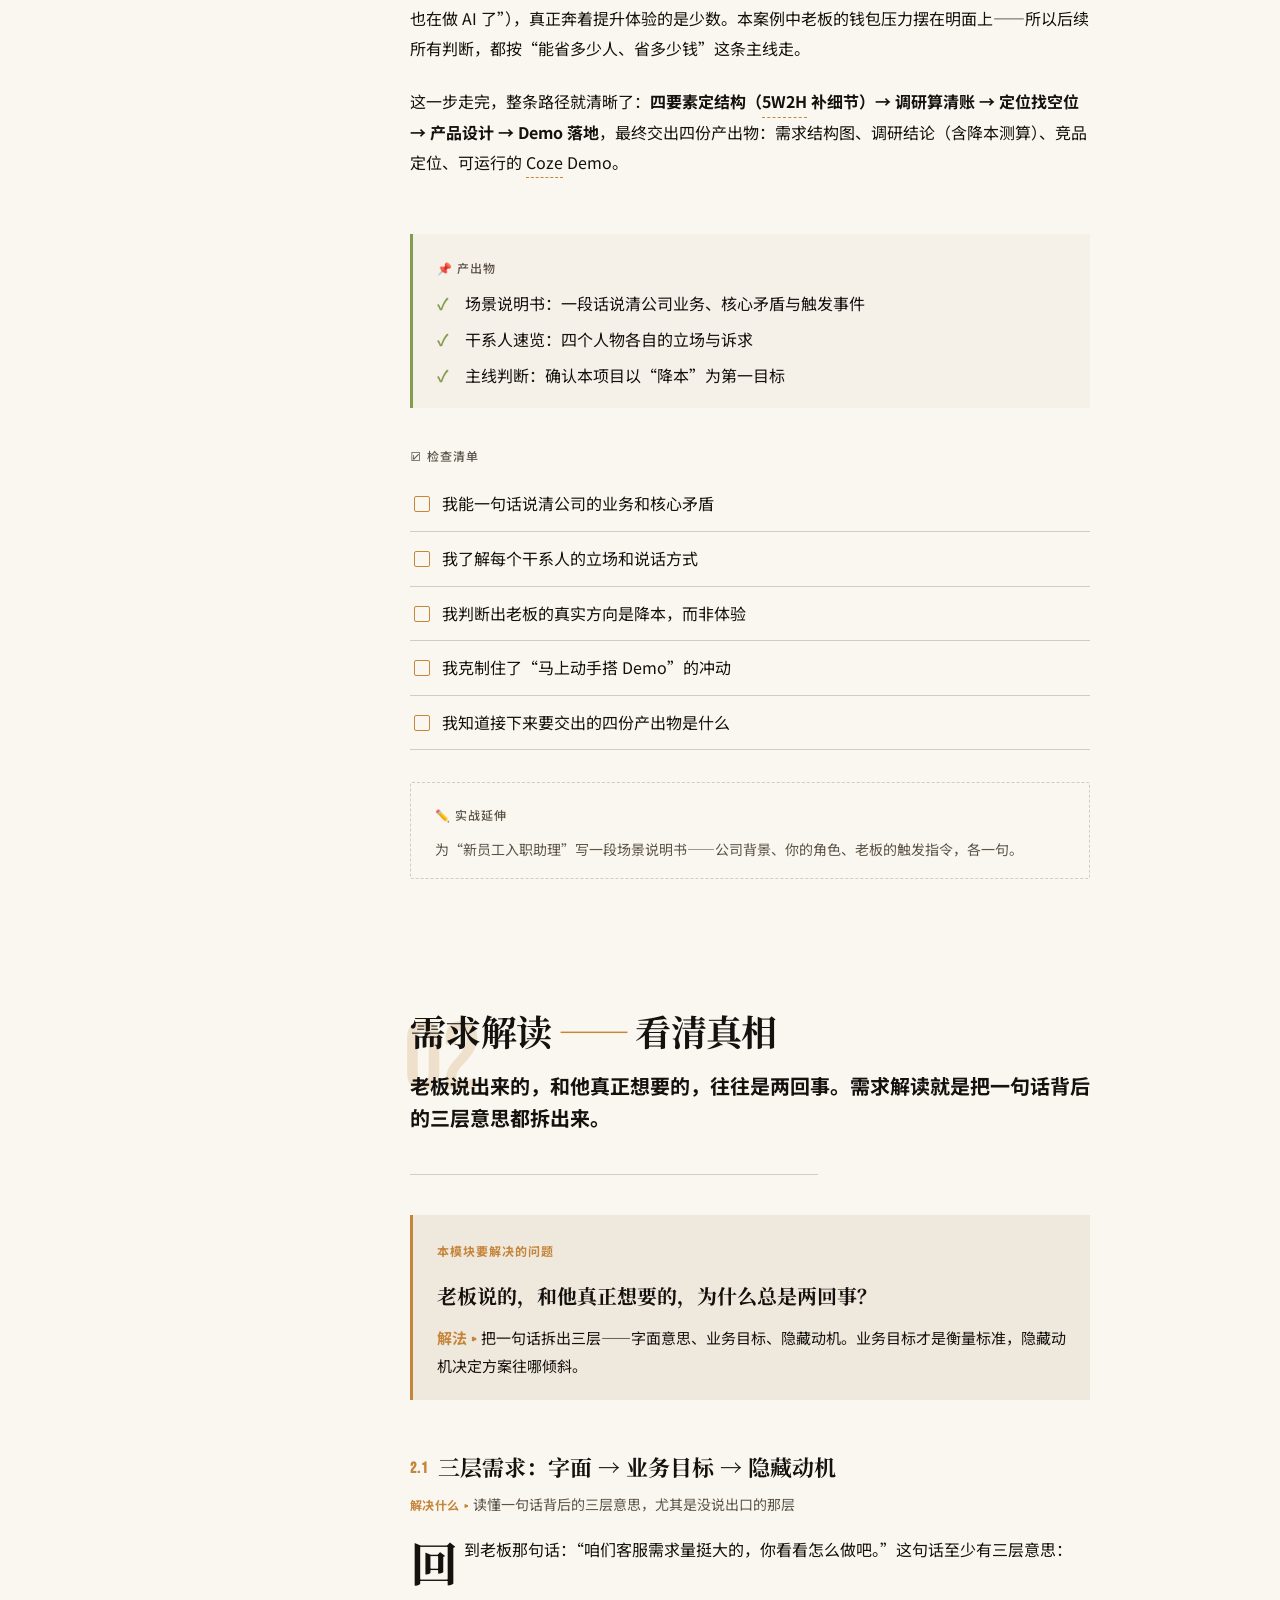
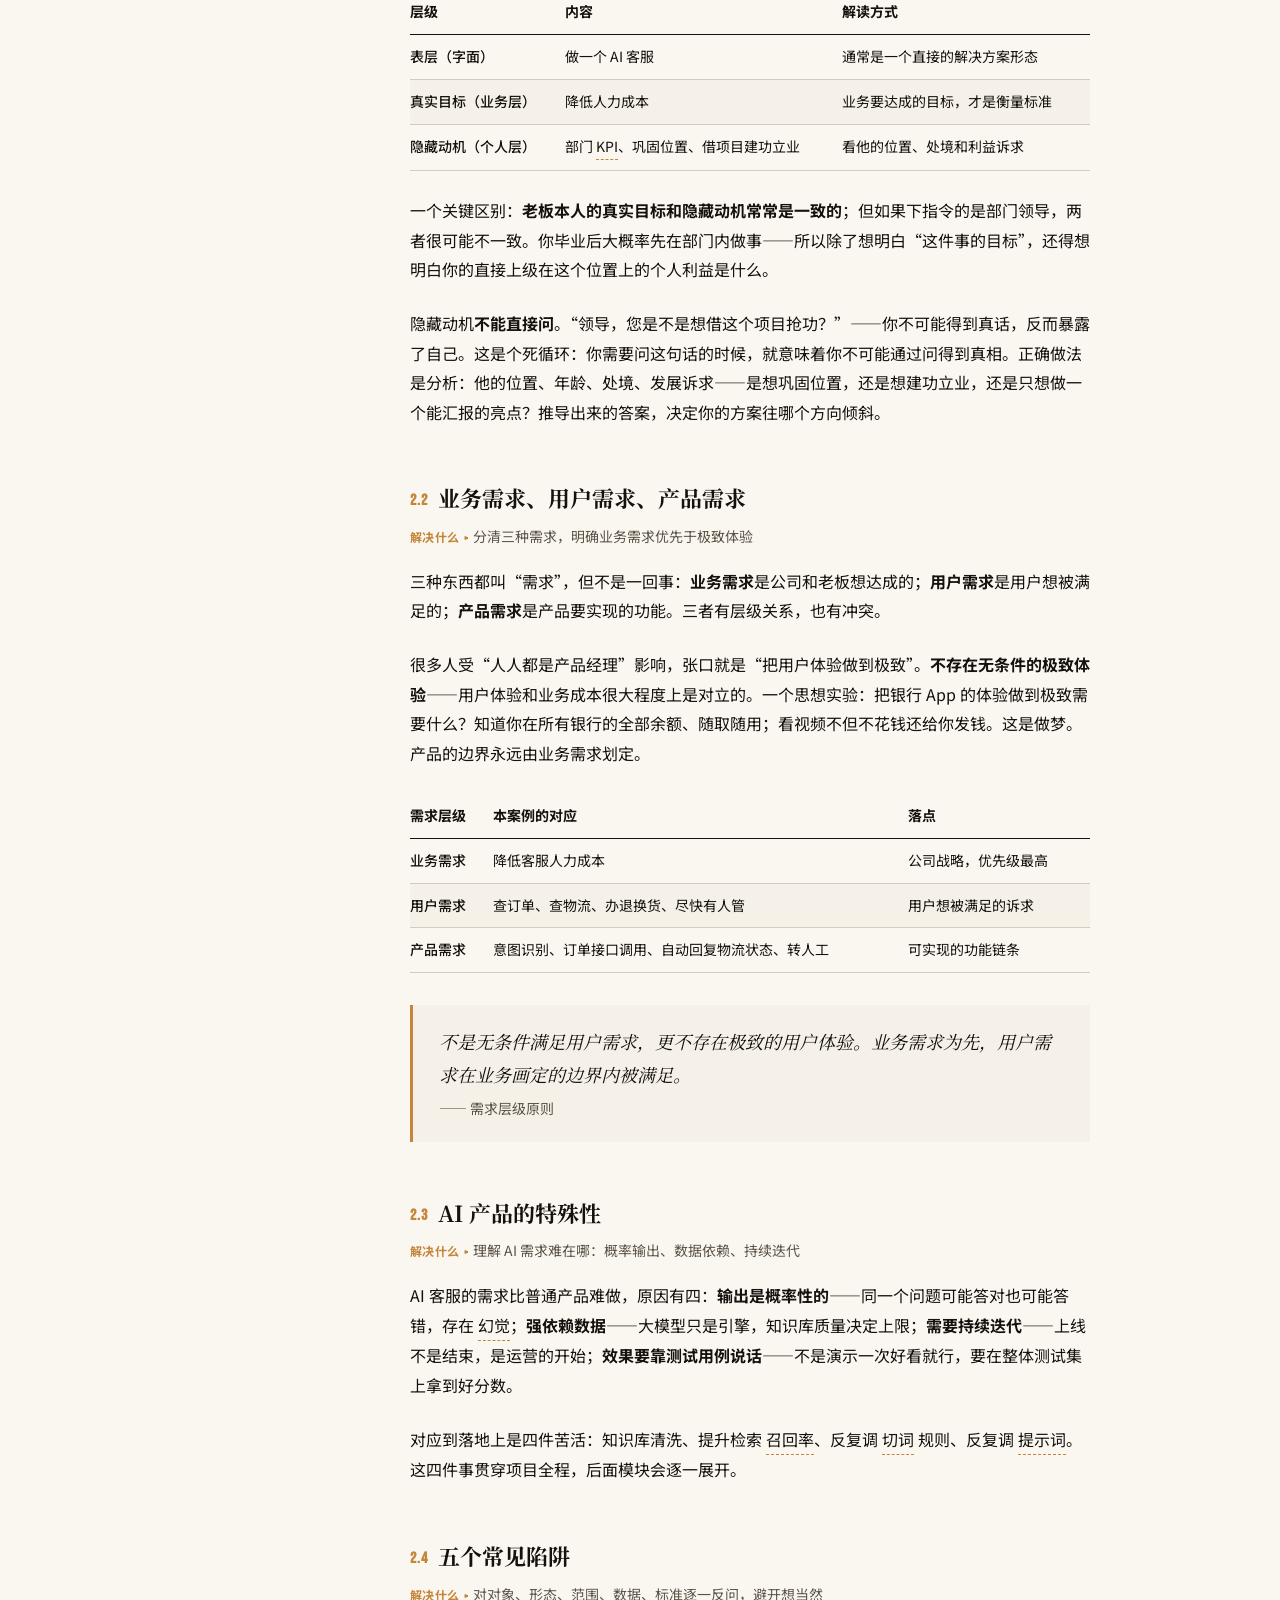
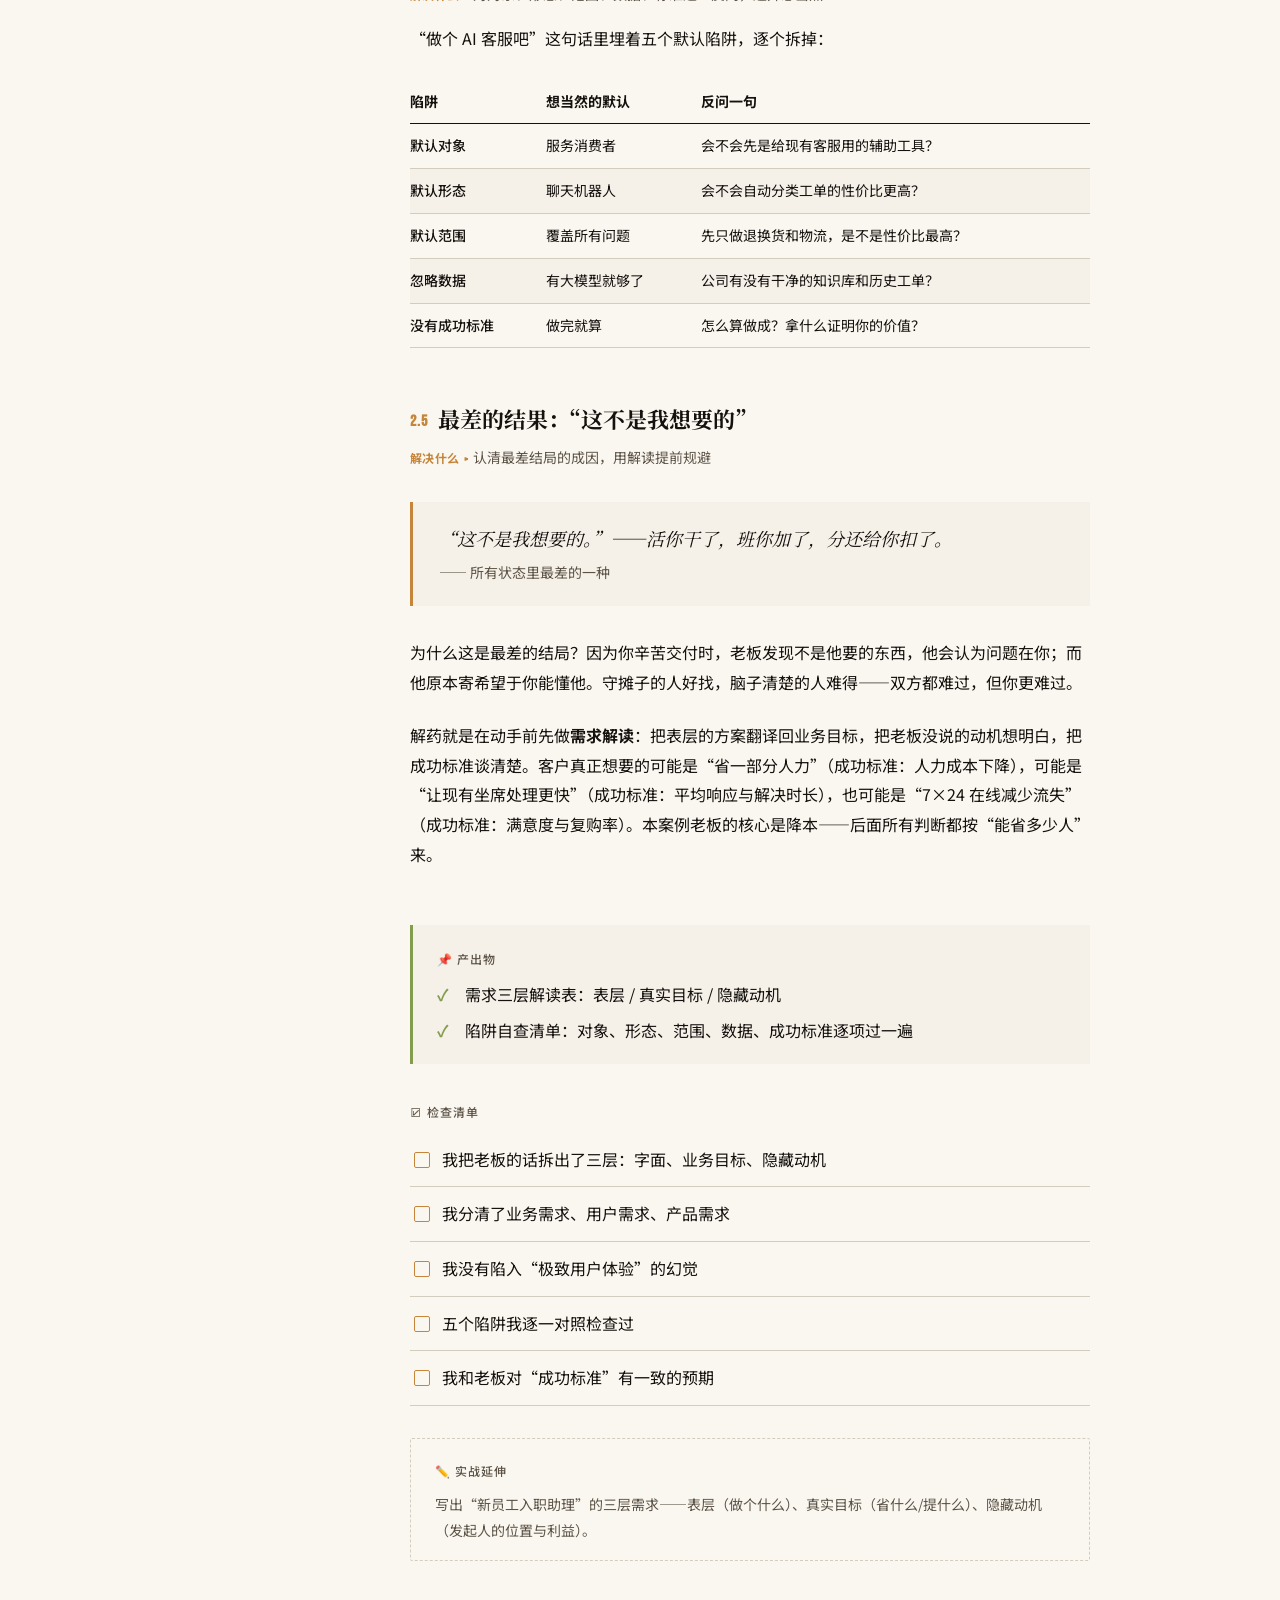
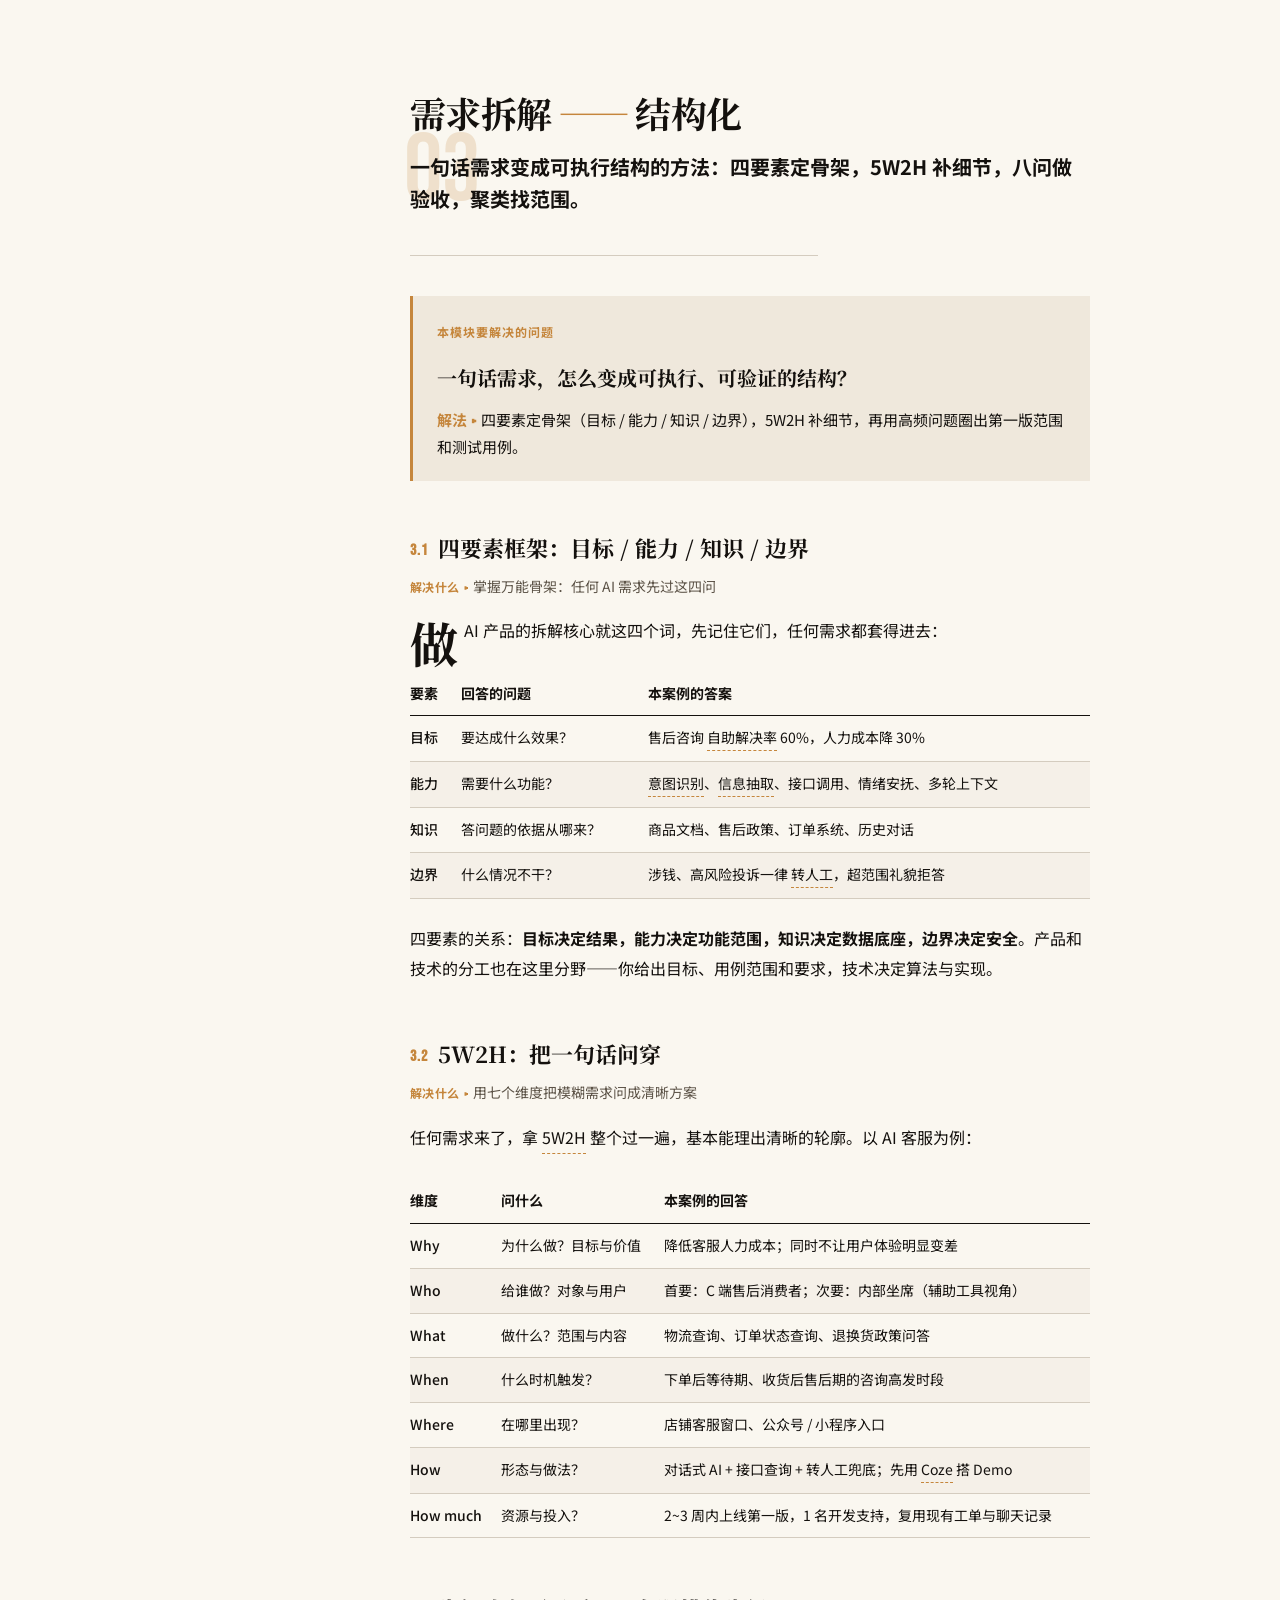
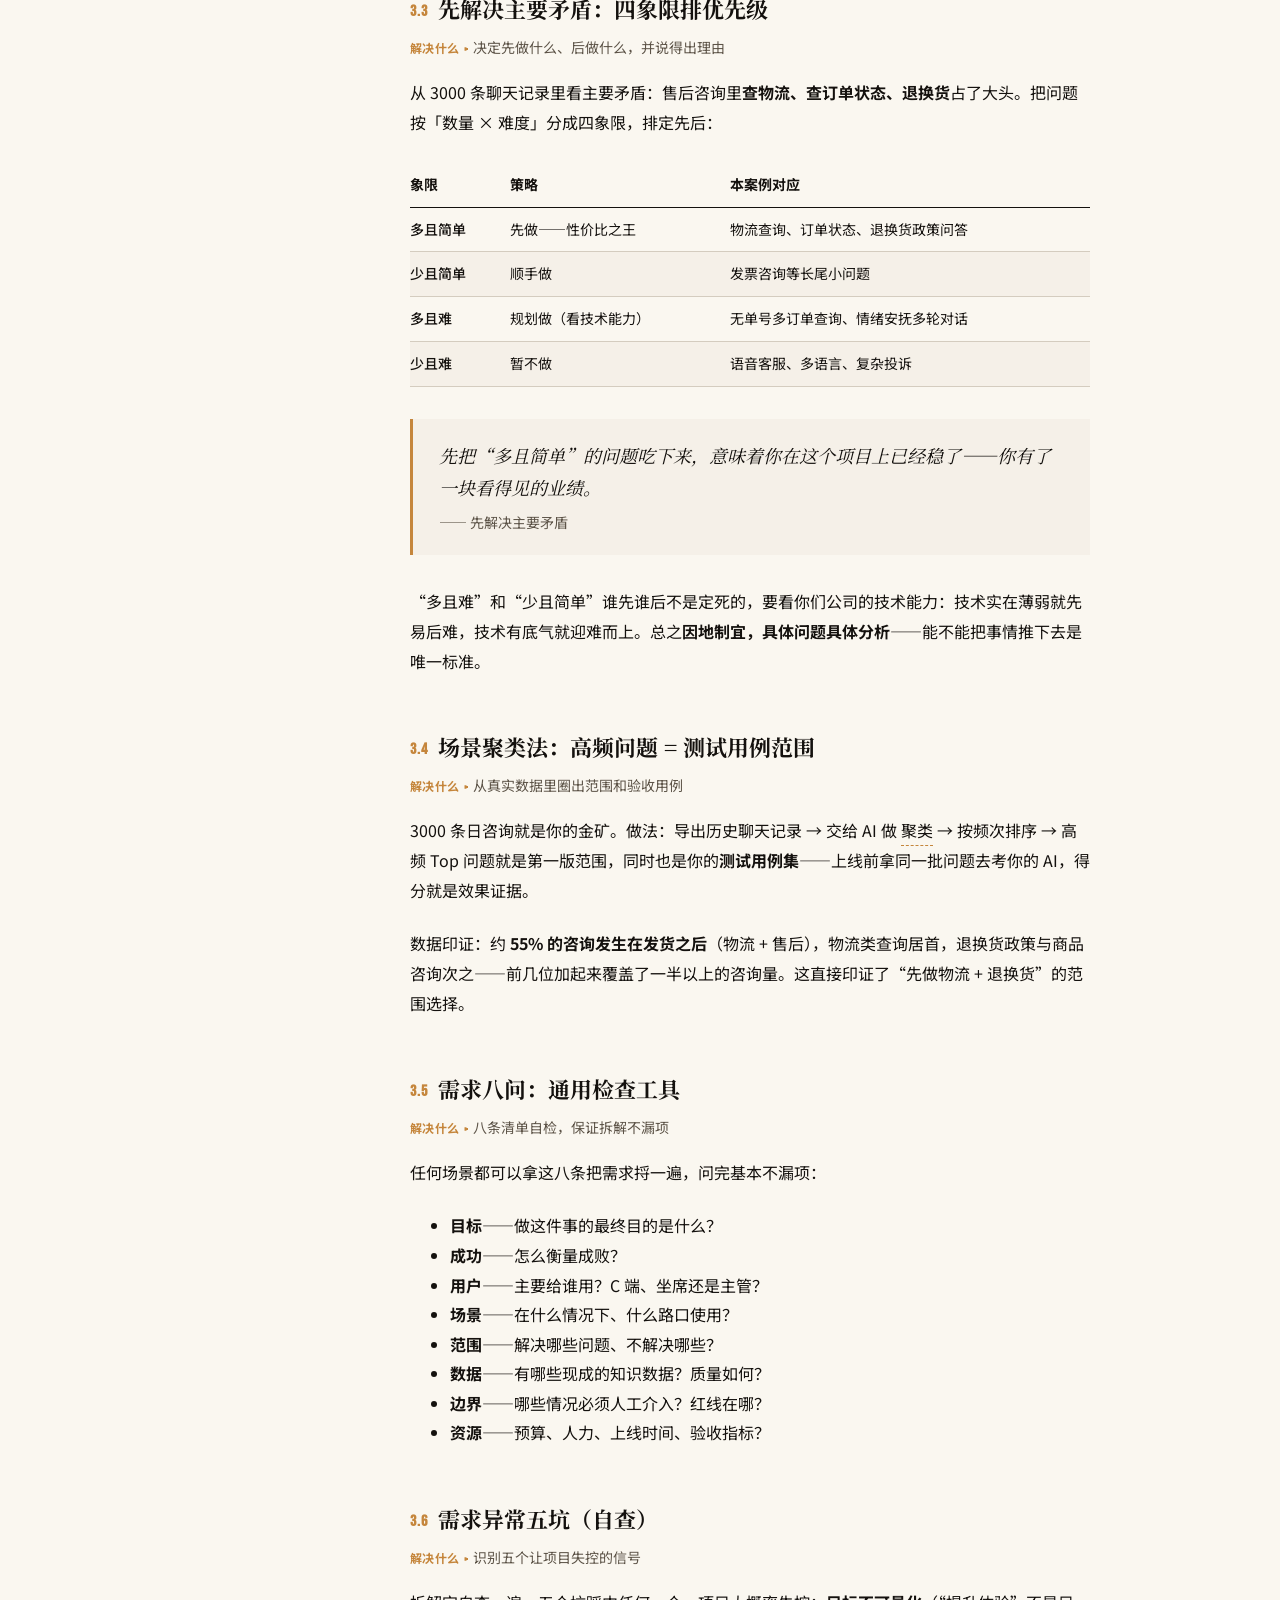
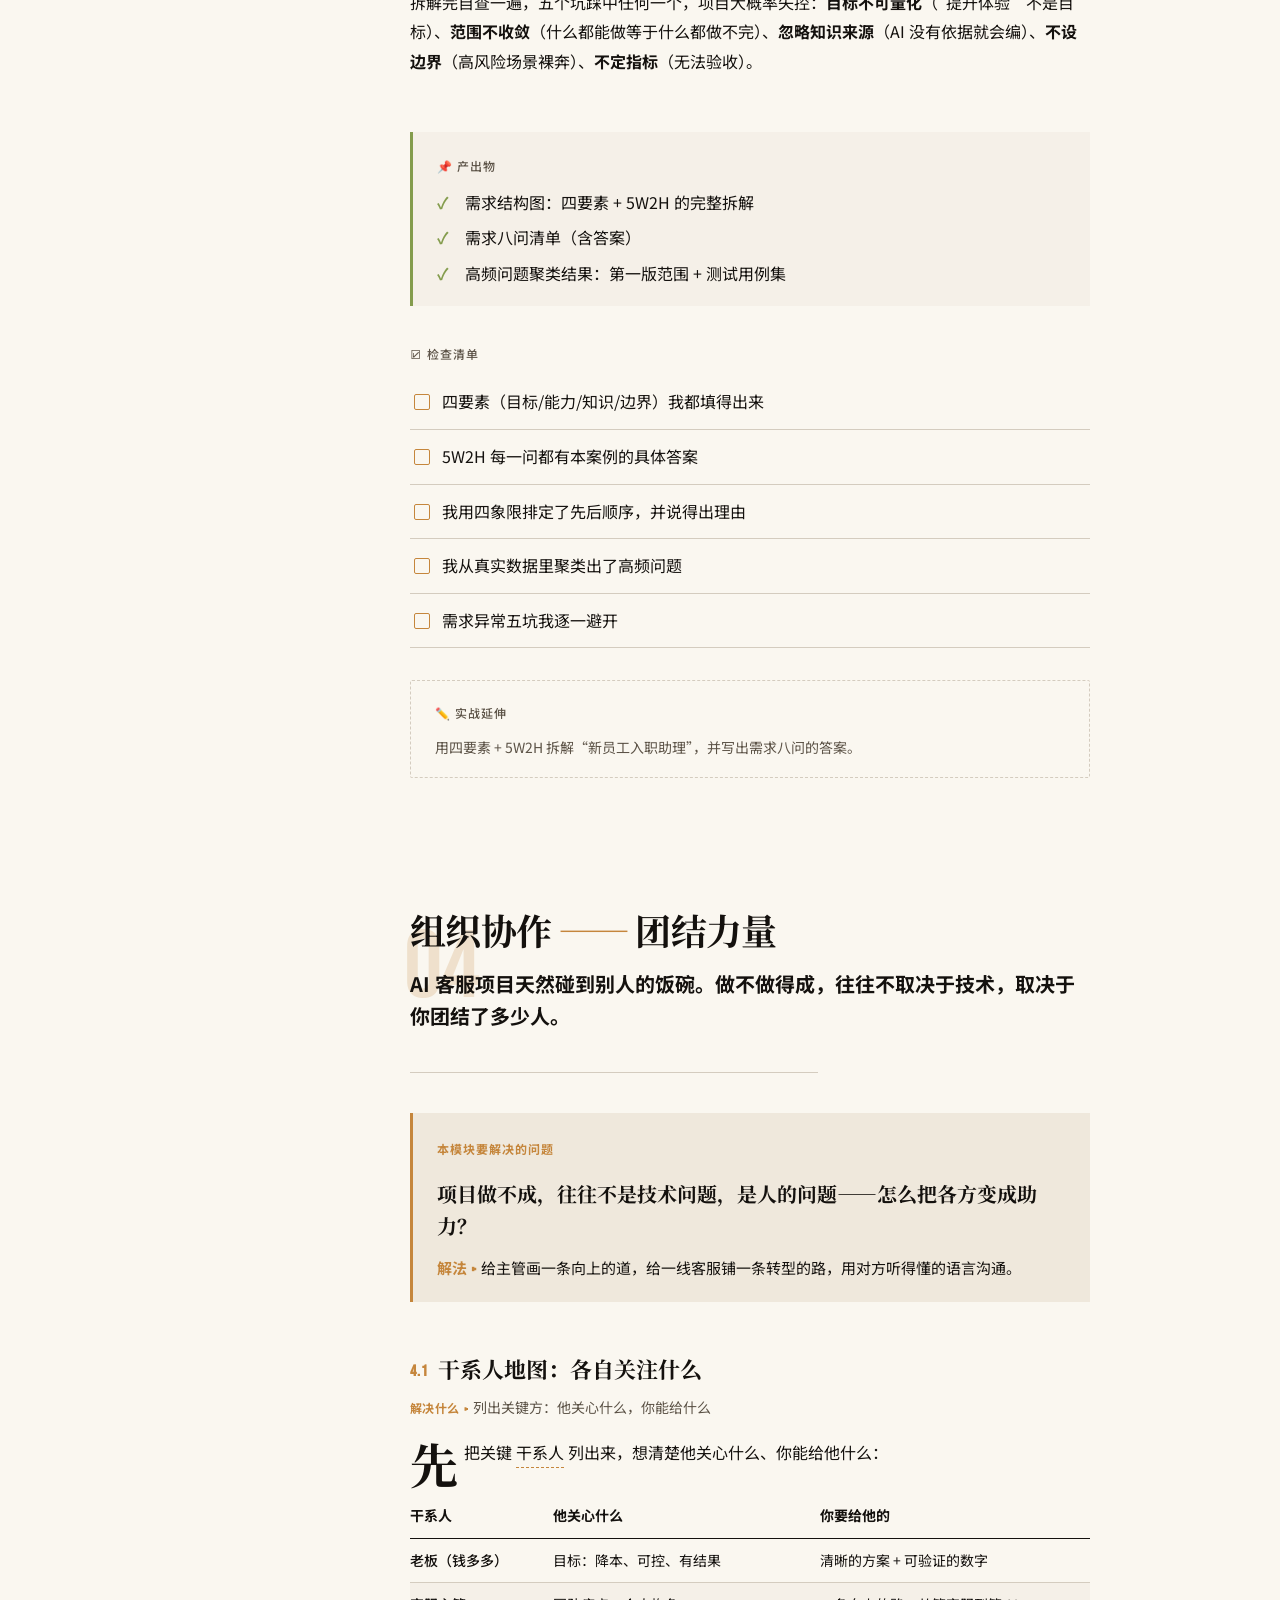
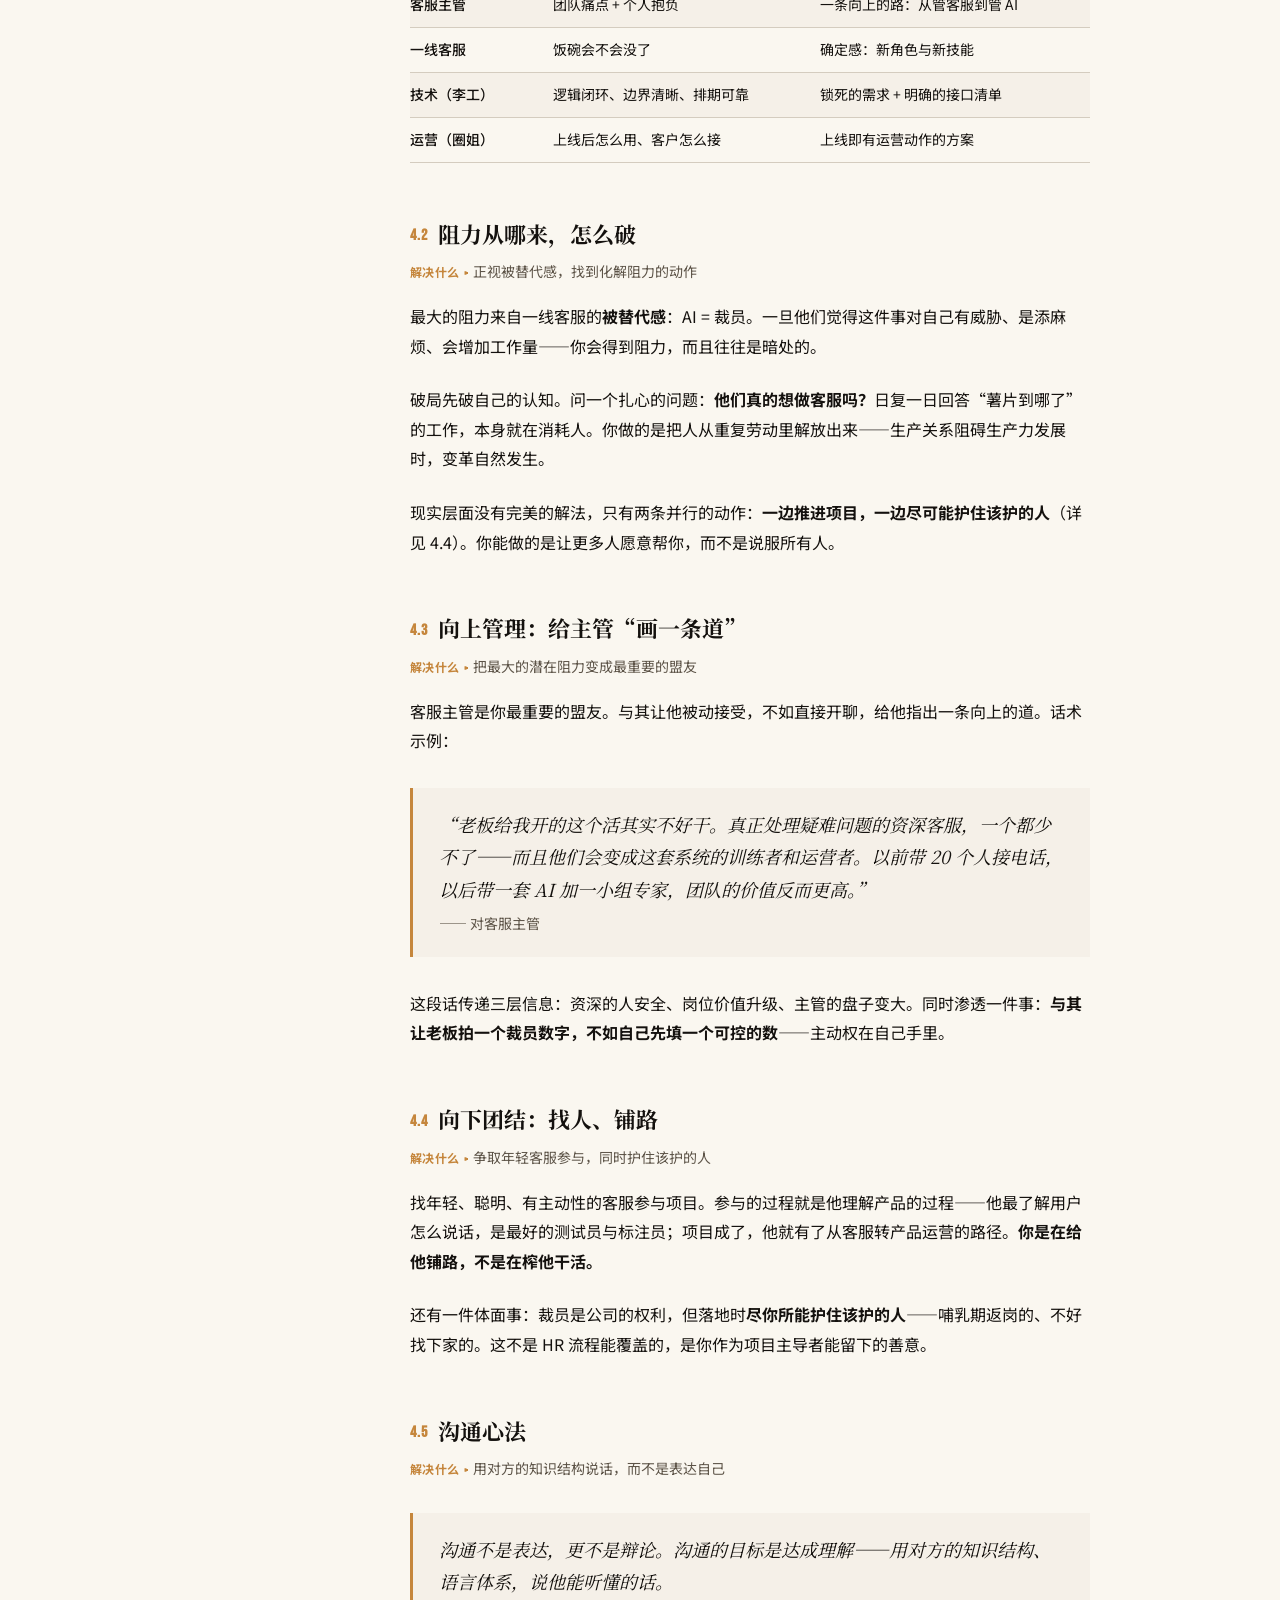
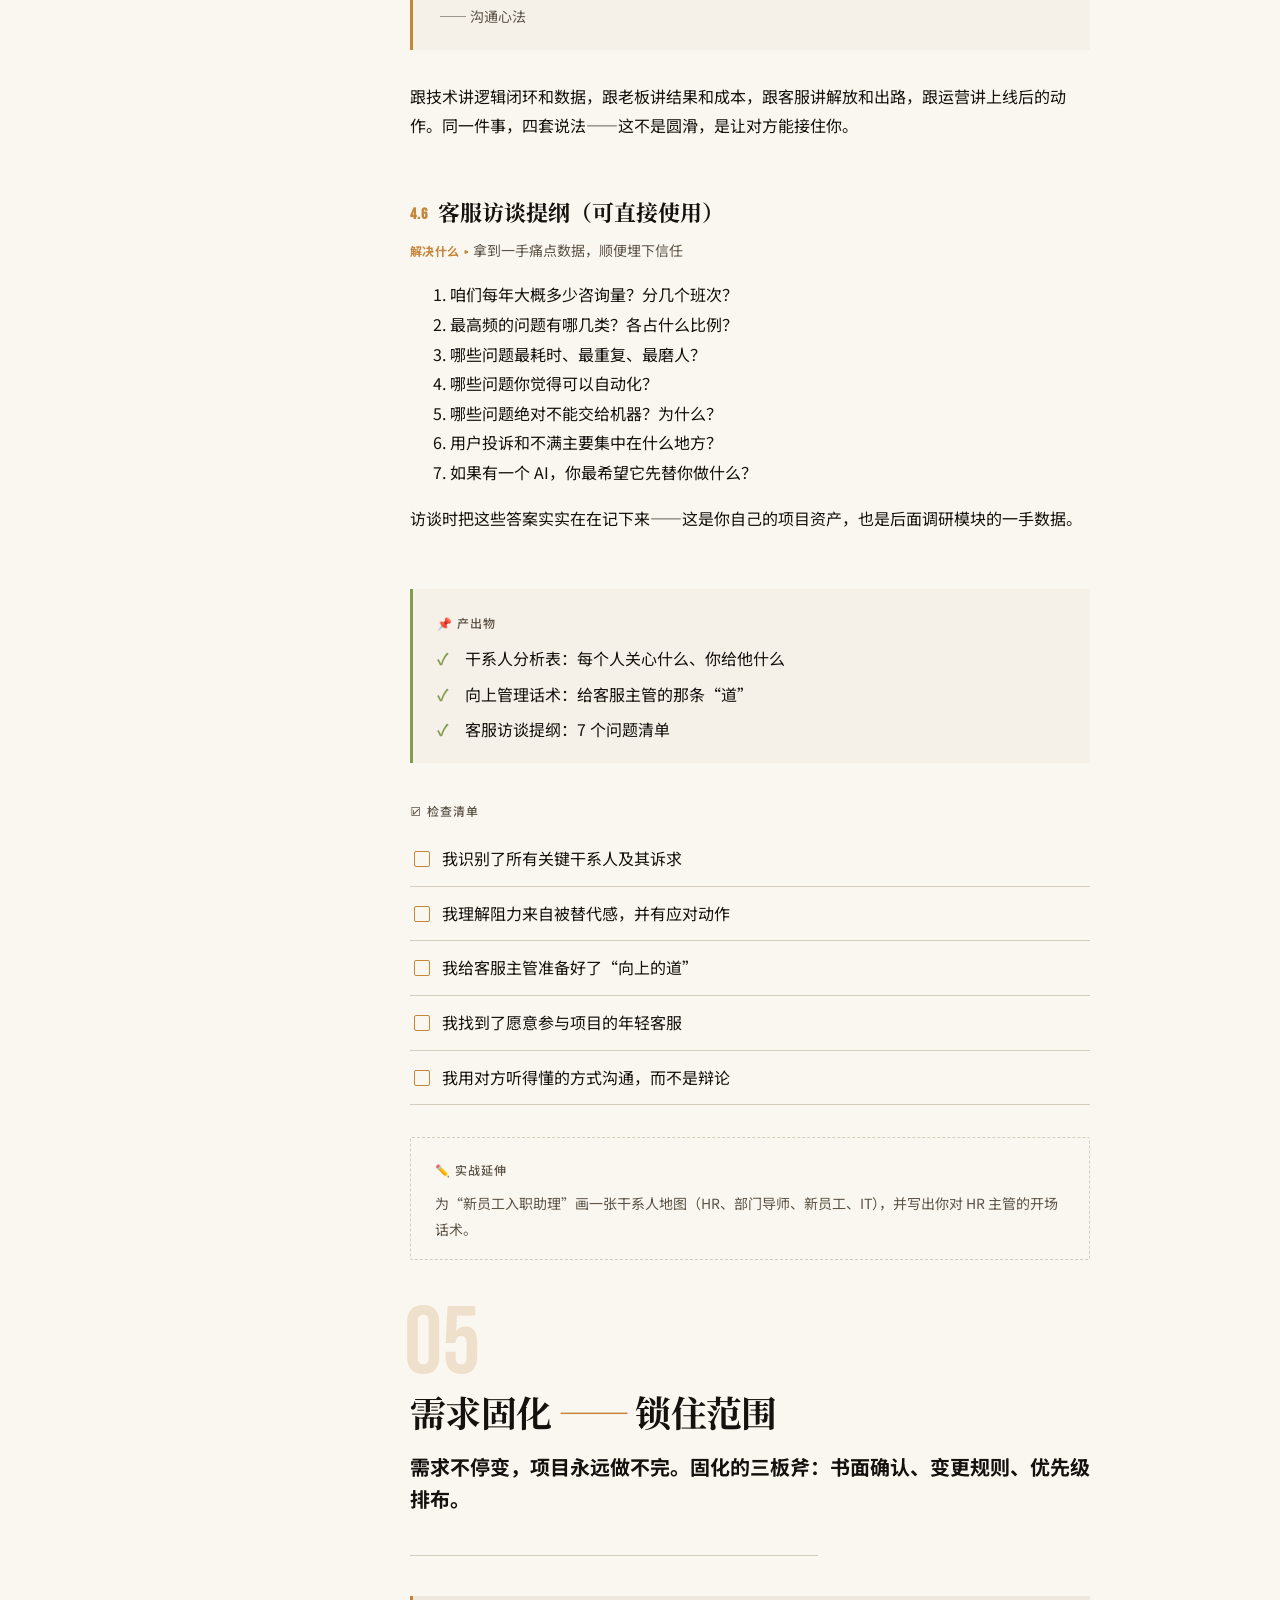
==== commit 14da7af7: "品牌统一：顶栏改为「AI 产品实战手册」logo（回画廊），案例页加当前案例面包屑" ====
--- a/cases/ai-kefu/index.html
+++ b/cases/ai-kefu/index.html
@@ -16,14 +16,14 @@
   </noscript>
 
   <!-- 样式：按层拆分，tokens 是唯一定义变量的地方 -->
-  <link rel="stylesheet" href="css/tokens.css?v=6">
-  <link rel="stylesheet" href="css/base.css?v=6">
-  <link rel="stylesheet" href="css/layout.css?v=6">
-  <link rel="stylesheet" href="css/components.css?v=6">
-  <link rel="stylesheet" href="css/drawer.css?v=6">
-  <link rel="stylesheet" href="css/glossary.css?v=6">
-  <link rel="stylesheet" href="css/motion.css?v=6">
-  <link rel="stylesheet" href="css/print.css?v=6">
+  <link rel="stylesheet" href="css/tokens.css?v=7">
+  <link rel="stylesheet" href="css/base.css?v=7">
+  <link rel="stylesheet" href="css/layout.css?v=7">
+  <link rel="stylesheet" href="css/components.css?v=7">
+  <link rel="stylesheet" href="css/drawer.css?v=7">
+  <link rel="stylesheet" href="css/glossary.css?v=7">
+  <link rel="stylesheet" href="css/motion.css?v=7">
+  <link rel="stylesheet" href="css/print.css?v=7">
 </head>
 <body>
   <a class="skip-link" href="#main">跳到正文</a>
@@ -41,7 +41,8 @@
         <path d="M1 1l12 12M13 1L1 13" stroke="currentColor" stroke-width="1.5"/>
       </svg>
     </button>
-    <a class="brand" id="brand" href="../../index.html" title="返回案例画廊">AI 产品实战手册</a>
+    <a class="brand" id="brand" href="../../index.html" title="返回案例画廊" aria-label="AI 产品实战手册，返回案例画廊"><svg class="logo-mark" width="18" height="18" viewBox="0 0 18 18" aria-hidden="true"><rect x="1.5" y="1.5" width="15" height="15" fill="none" stroke="currentColor" stroke-width="1.5"/><rect x="5.5" y="5.5" width="7" height="7" fill="currentColor"/></svg><span id="brandText">AI 产品实战手册</span></a>
+    <span class="case-crumb" aria-hidden="true">/ AI 客服</span>
     <div class="tabs" role="tablist" aria-label="页面视图切换">
       <button type="button" data-tab="case" class="is-active" aria-selected="true">案例</button>
       <button type="button" data-tab="terms" aria-selected="false">名词</button>
@@ -104,28 +105,28 @@
   <div class="term-backdrop" id="termBackdrop"></div>
 
   <!-- 脚本：lib → data → ui → main（经典脚本，file:// 直开可用） -->
-  <script src="js/lib/dom.js?v=6"></script>
-  <script src="js/lib/store.js?v=6"></script>
-  <script src="js/data/site.js?v=6"></script>
-  <script src="js/data/terms.js?v=6"></script>
-  <script src="js/data/module-01.js?v=6"></script>
-  <script src="js/data/module-02.js?v=6"></script>
-  <script src="js/data/module-03.js?v=6"></script>
-  <script src="js/data/module-04.js?v=6"></script>
-  <script src="js/data/module-05.js?v=6"></script>
-  <script src="js/data/module-06.js?v=6"></script>
-  <script src="js/data/module-07.js?v=6"></script>
-  <script src="js/data/module-08.js?v=6"></script>
-  <script src="js/data/module-09.js?v=6"></script>
-  <script src="js/data/summary.js?v=6"></script>
-  <script src="js/ui/render.js?v=6"></script>
-  <script src="js/ui/tabs.js?v=6"></script>
-  <script src="js/ui/glossary.js?v=6"></script>
-  <script src="js/ui/nav.js?v=6"></script>
-  <script src="js/ui/progress.js?v=6"></script>
-  <script src="js/ui/reveal.js?v=6"></script>
-  <script src="js/ui/drawer.js?v=6"></script>
-  <script src="js/ui/checklist.js?v=6"></script>
-  <script src="js/main.js?v=6"></script>
+  <script src="js/lib/dom.js?v=7"></script>
+  <script src="js/lib/store.js?v=7"></script>
+  <script src="js/data/site.js?v=7"></script>
+  <script src="js/data/terms.js?v=7"></script>
+  <script src="js/data/module-01.js?v=7"></script>
+  <script src="js/data/module-02.js?v=7"></script>
+  <script src="js/data/module-03.js?v=7"></script>
+  <script src="js/data/module-04.js?v=7"></script>
+  <script src="js/data/module-05.js?v=7"></script>
+  <script src="js/data/module-06.js?v=7"></script>
+  <script src="js/data/module-07.js?v=7"></script>
+  <script src="js/data/module-08.js?v=7"></script>
+  <script src="js/data/module-09.js?v=7"></script>
+  <script src="js/data/summary.js?v=7"></script>
+  <script src="js/ui/render.js?v=7"></script>
+  <script src="js/ui/tabs.js?v=7"></script>
+  <script src="js/ui/glossary.js?v=7"></script>
+  <script src="js/ui/nav.js?v=7"></script>
+  <script src="js/ui/progress.js?v=7"></script>
+  <script src="js/ui/reveal.js?v=7"></script>
+  <script src="js/ui/drawer.js?v=7"></script>
+  <script src="js/ui/checklist.js?v=7"></script>
+  <script src="js/main.js?v=7"></script>
 </body>
 </html>
--- a/cases/ai-kefu/css/layout.css
+++ b/cases/ai-kefu/css/layout.css
@@ -36,10 +36,32 @@
 }
 
 .topbar .brand {
+  display: inline-flex;
+  align-items: center;
+  gap: 9px;
   font-family: var(--font-serif);
   font-weight: 700;
   font-size: var(--fs-small);
   letter-spacing: 0.05em;
+  white-space: nowrap;
+  text-decoration: none;
+}
+
+.topbar .brand .logo-mark {
+  color: var(--accent);
+  flex: none;
+  transition: transform 300ms var(--ease-out);
+}
+
+.topbar .brand:hover .logo-mark {
+  transform: rotate(90deg);
+}
+
+/* 当前案例面包屑：手册 / 案例名 */
+.topbar .case-crumb {
+  font-size: var(--fs-label);
+  letter-spacing: 0.04em;
+  color: var(--ink-soft);
   white-space: nowrap;
 }
 
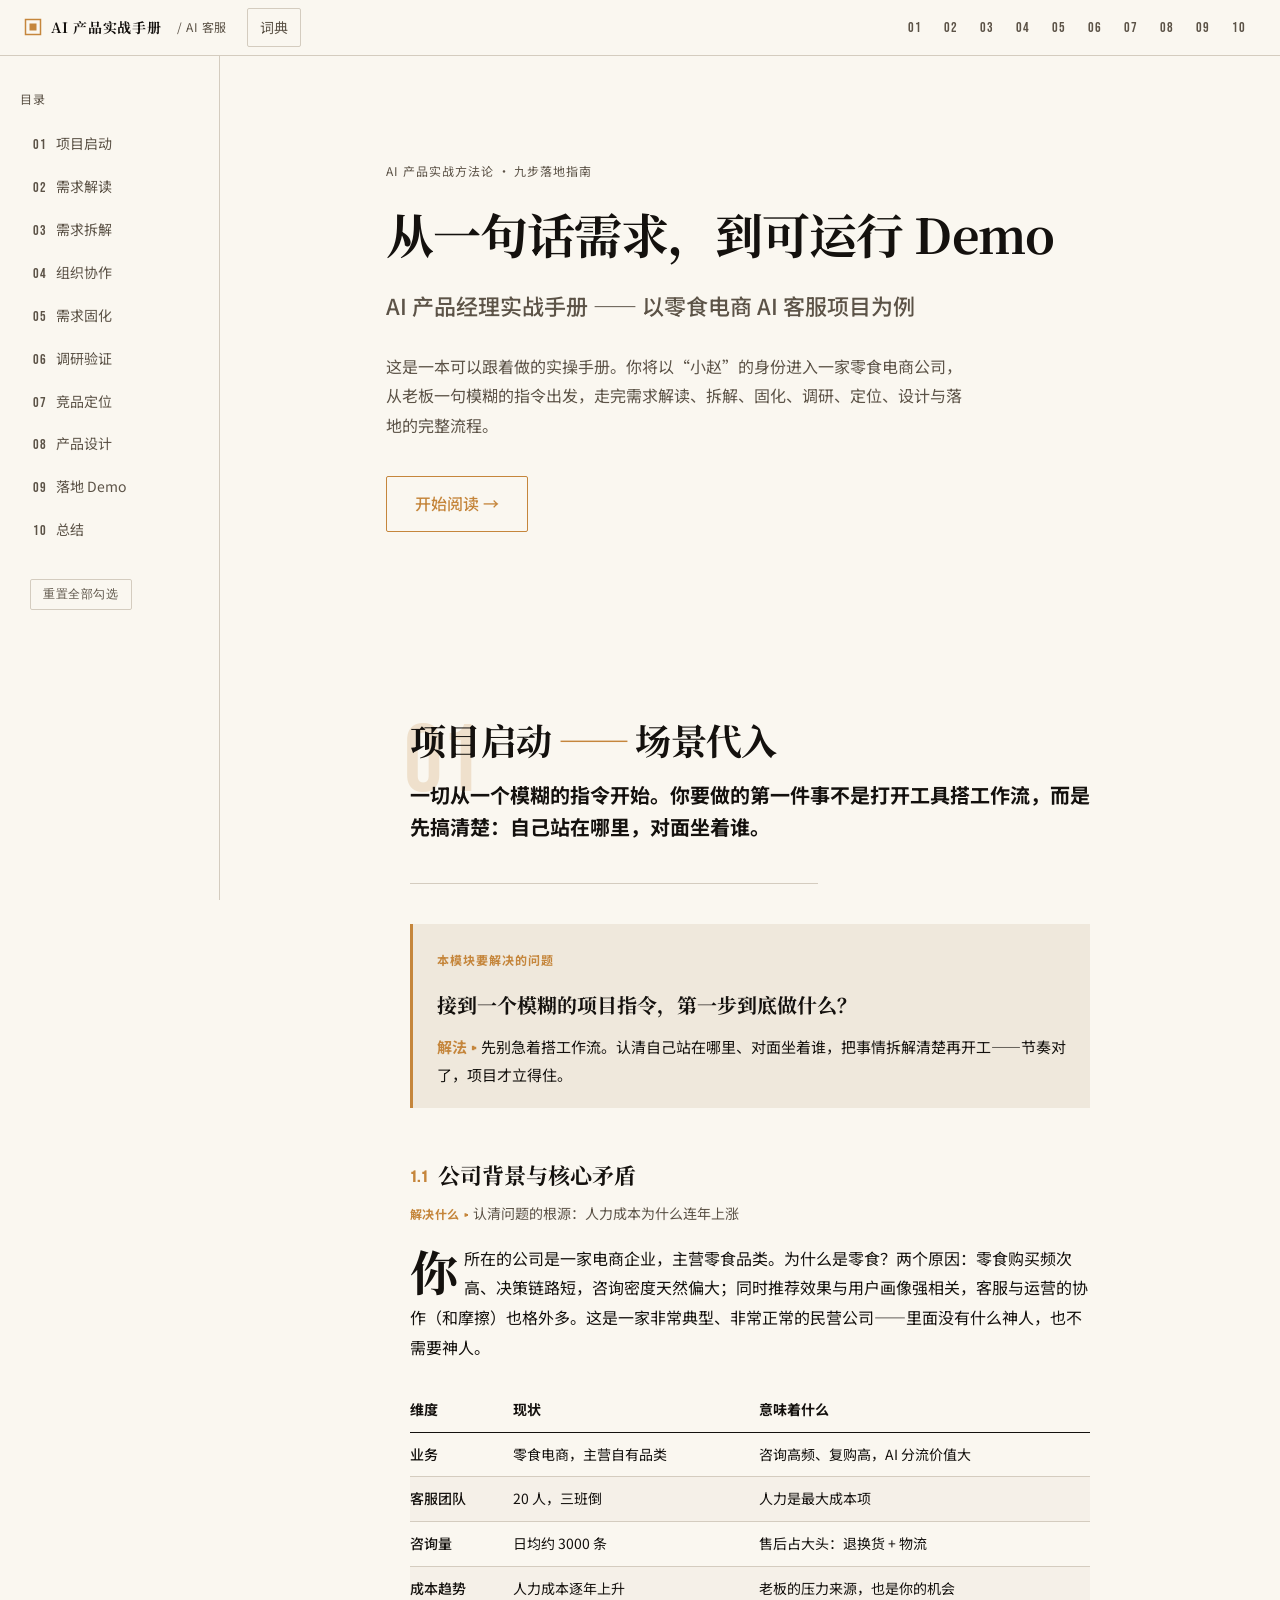
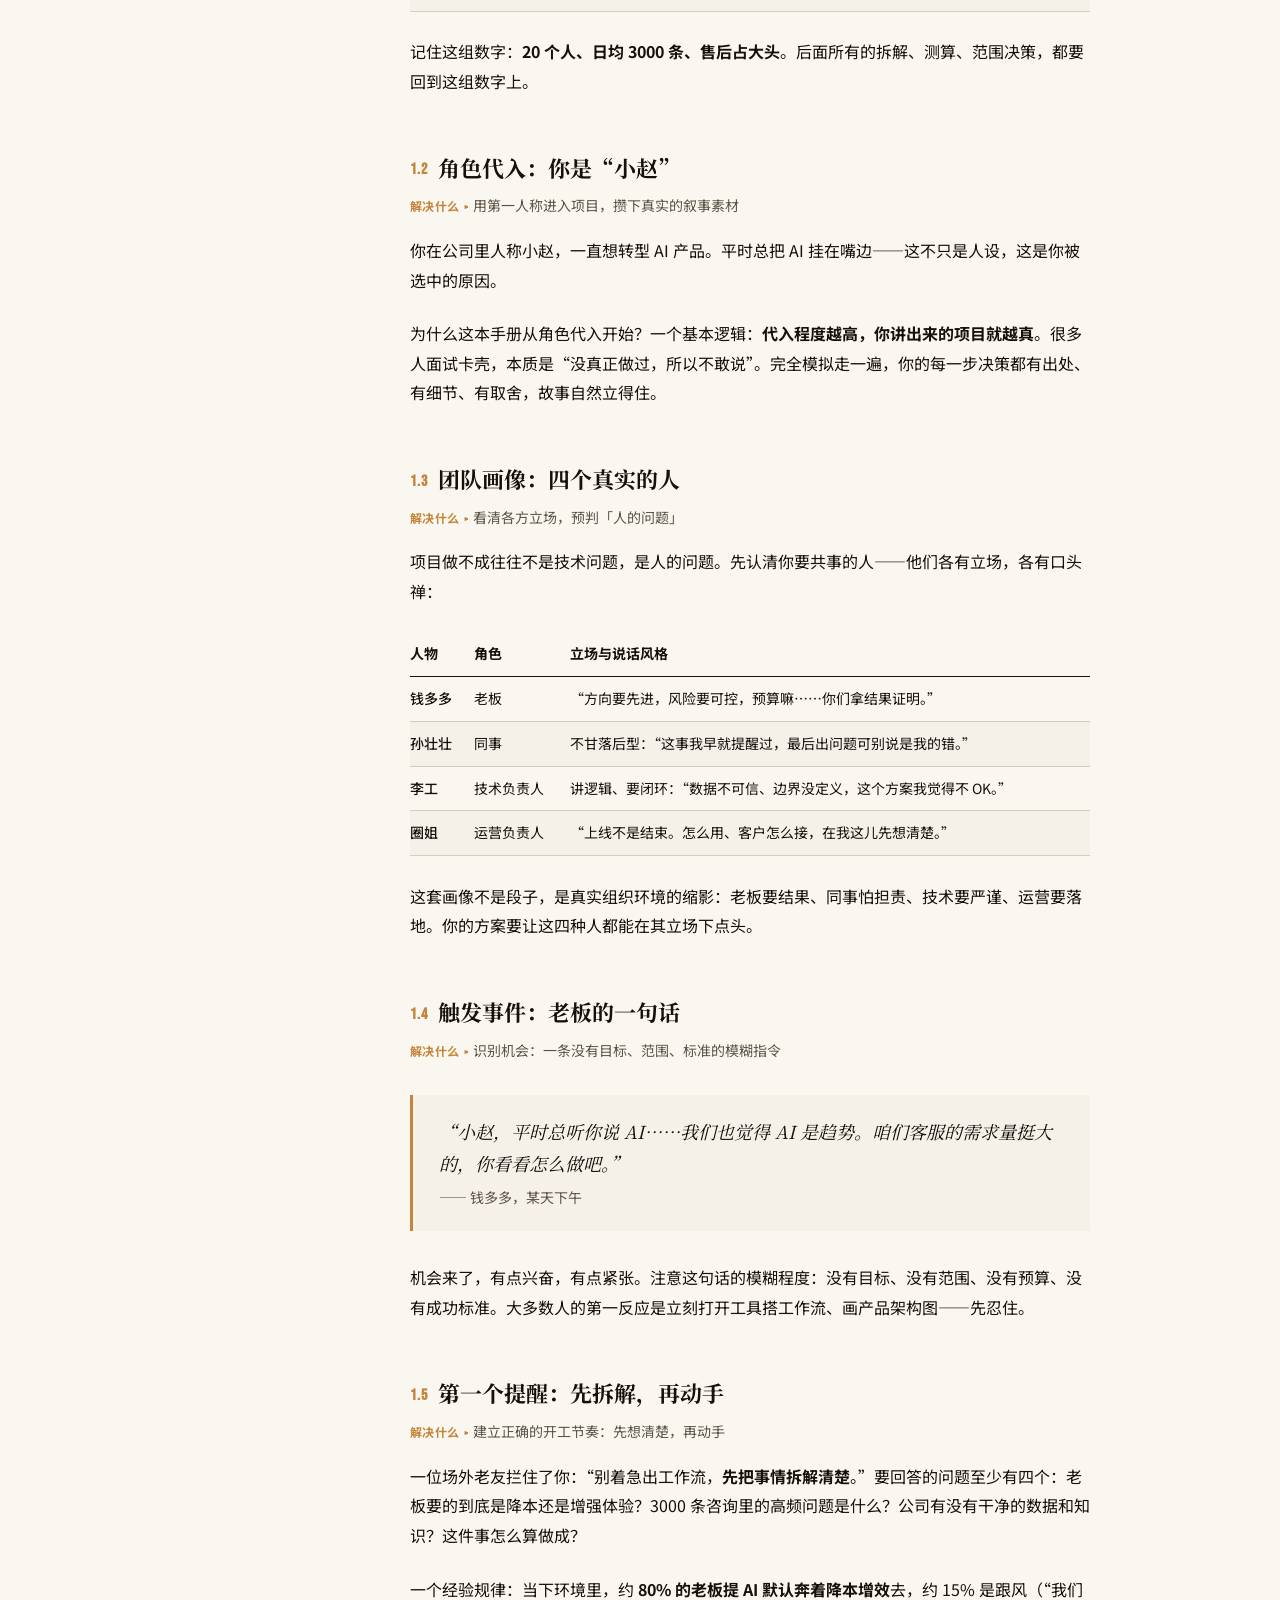
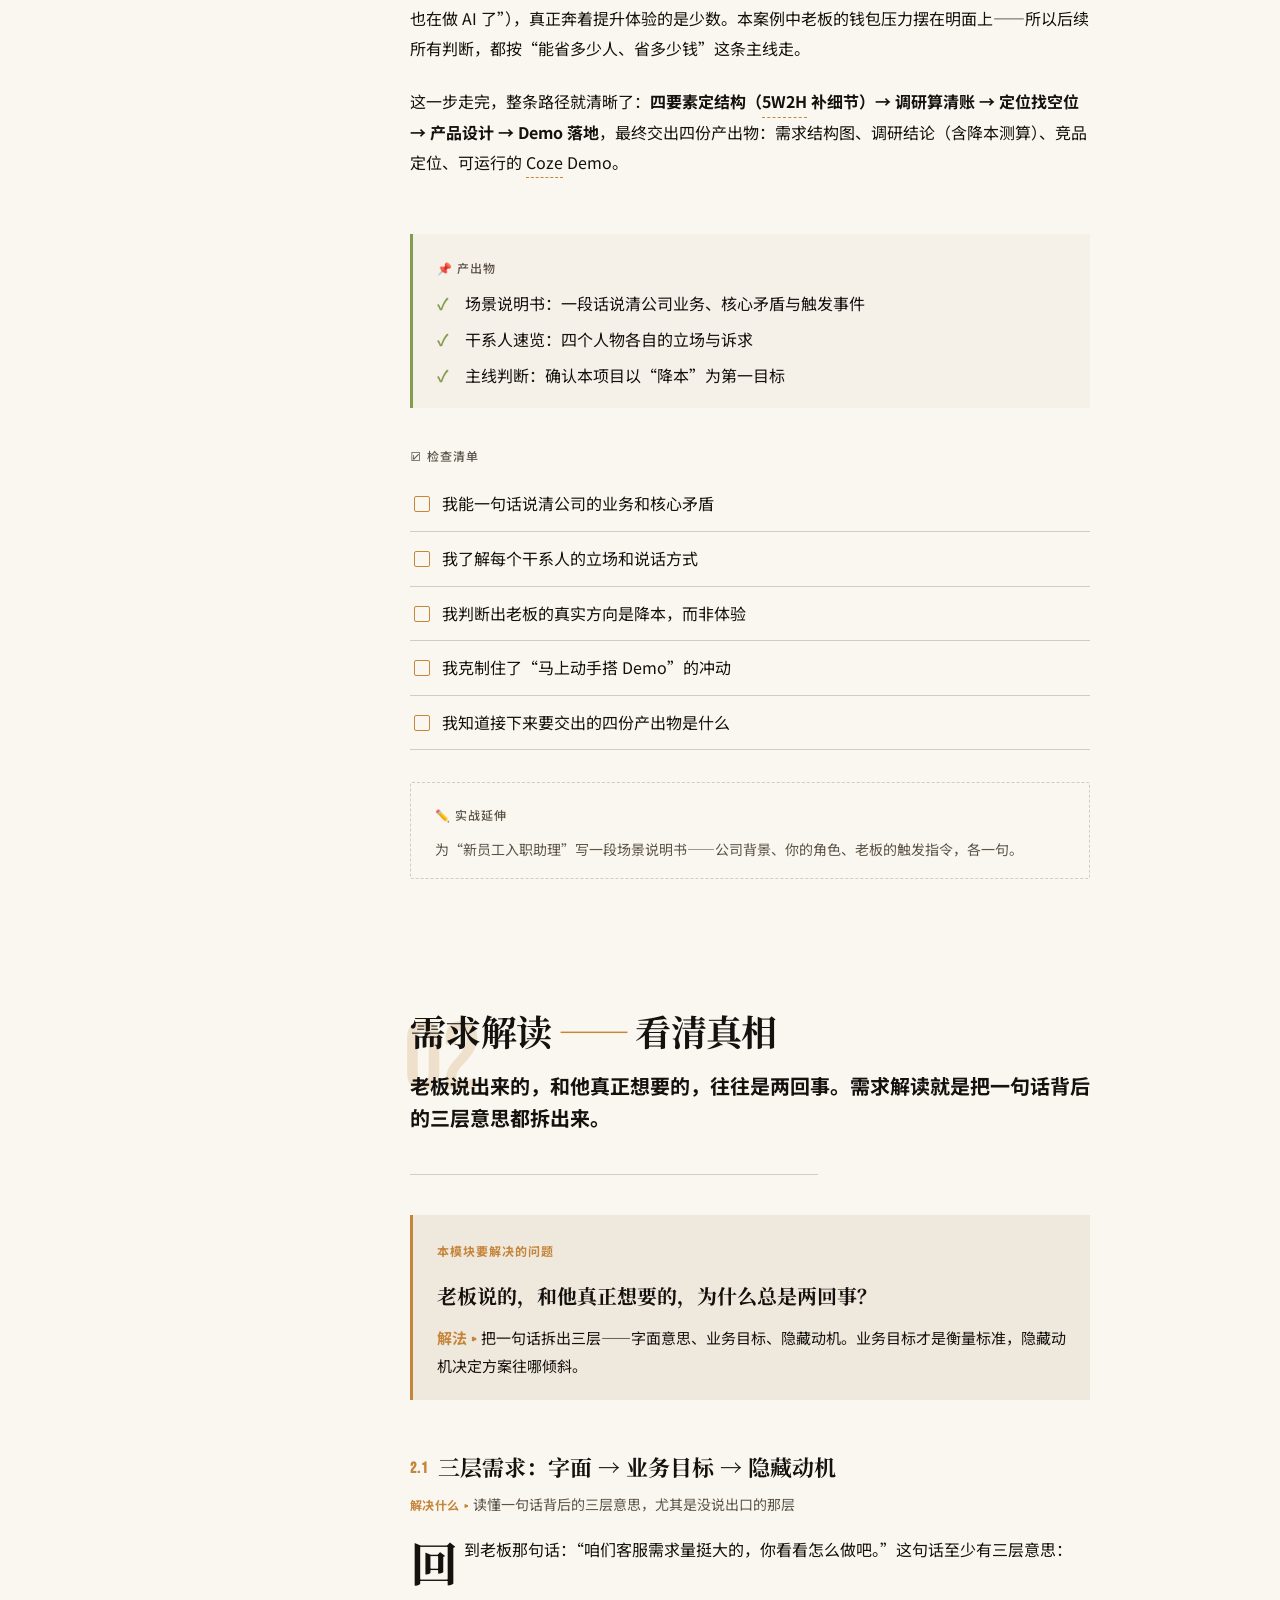
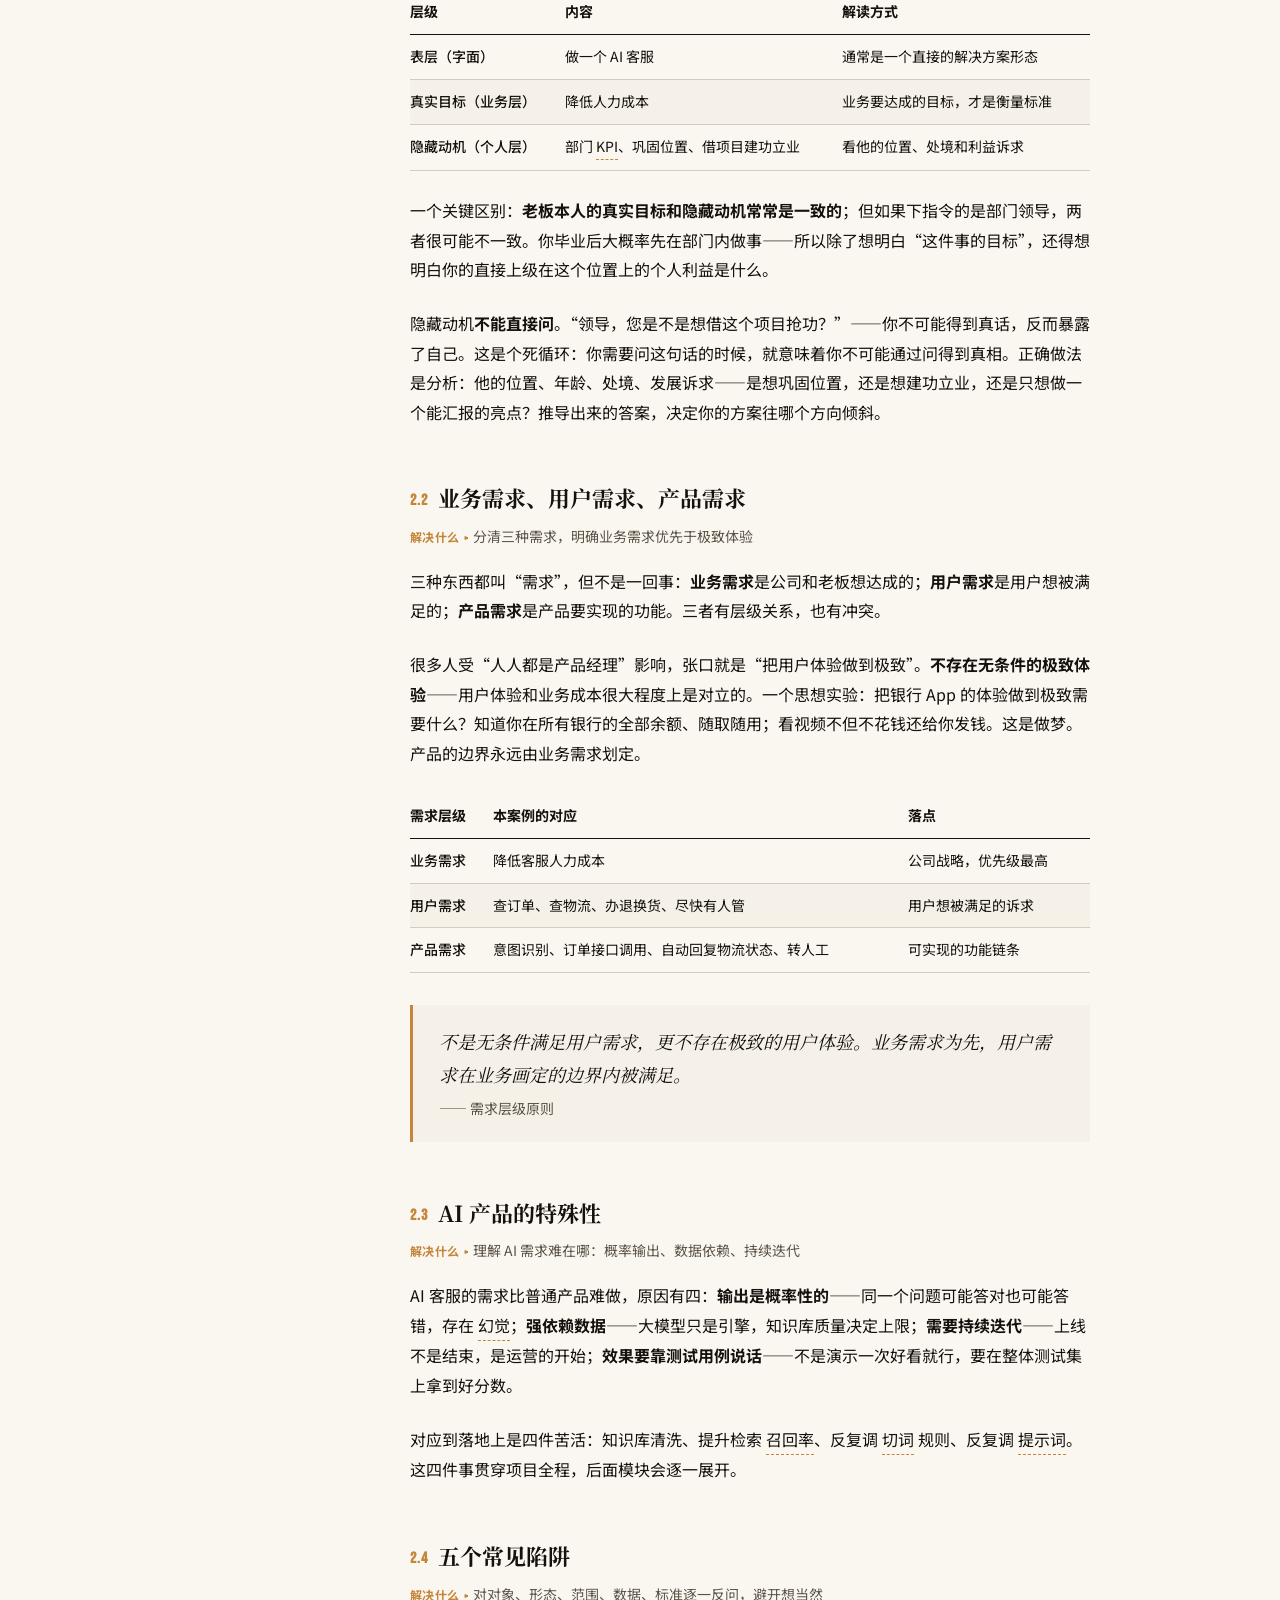
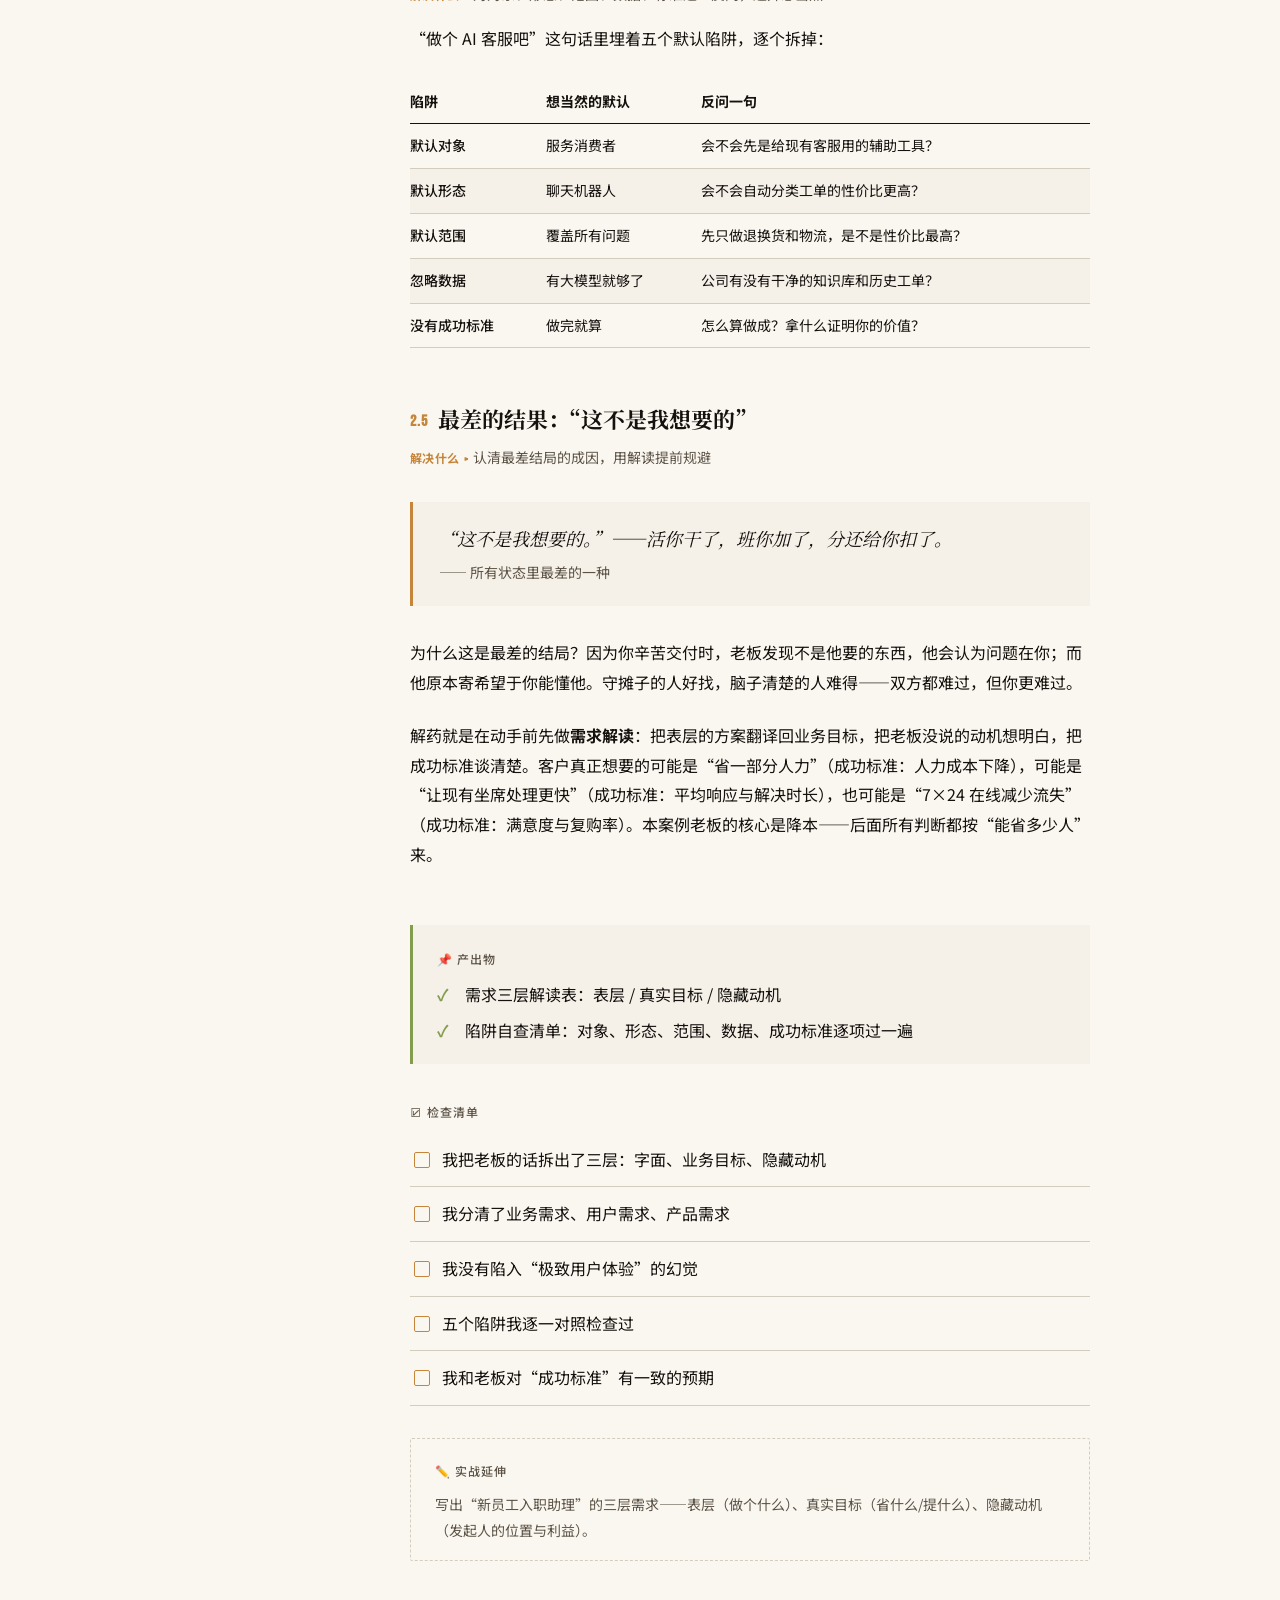
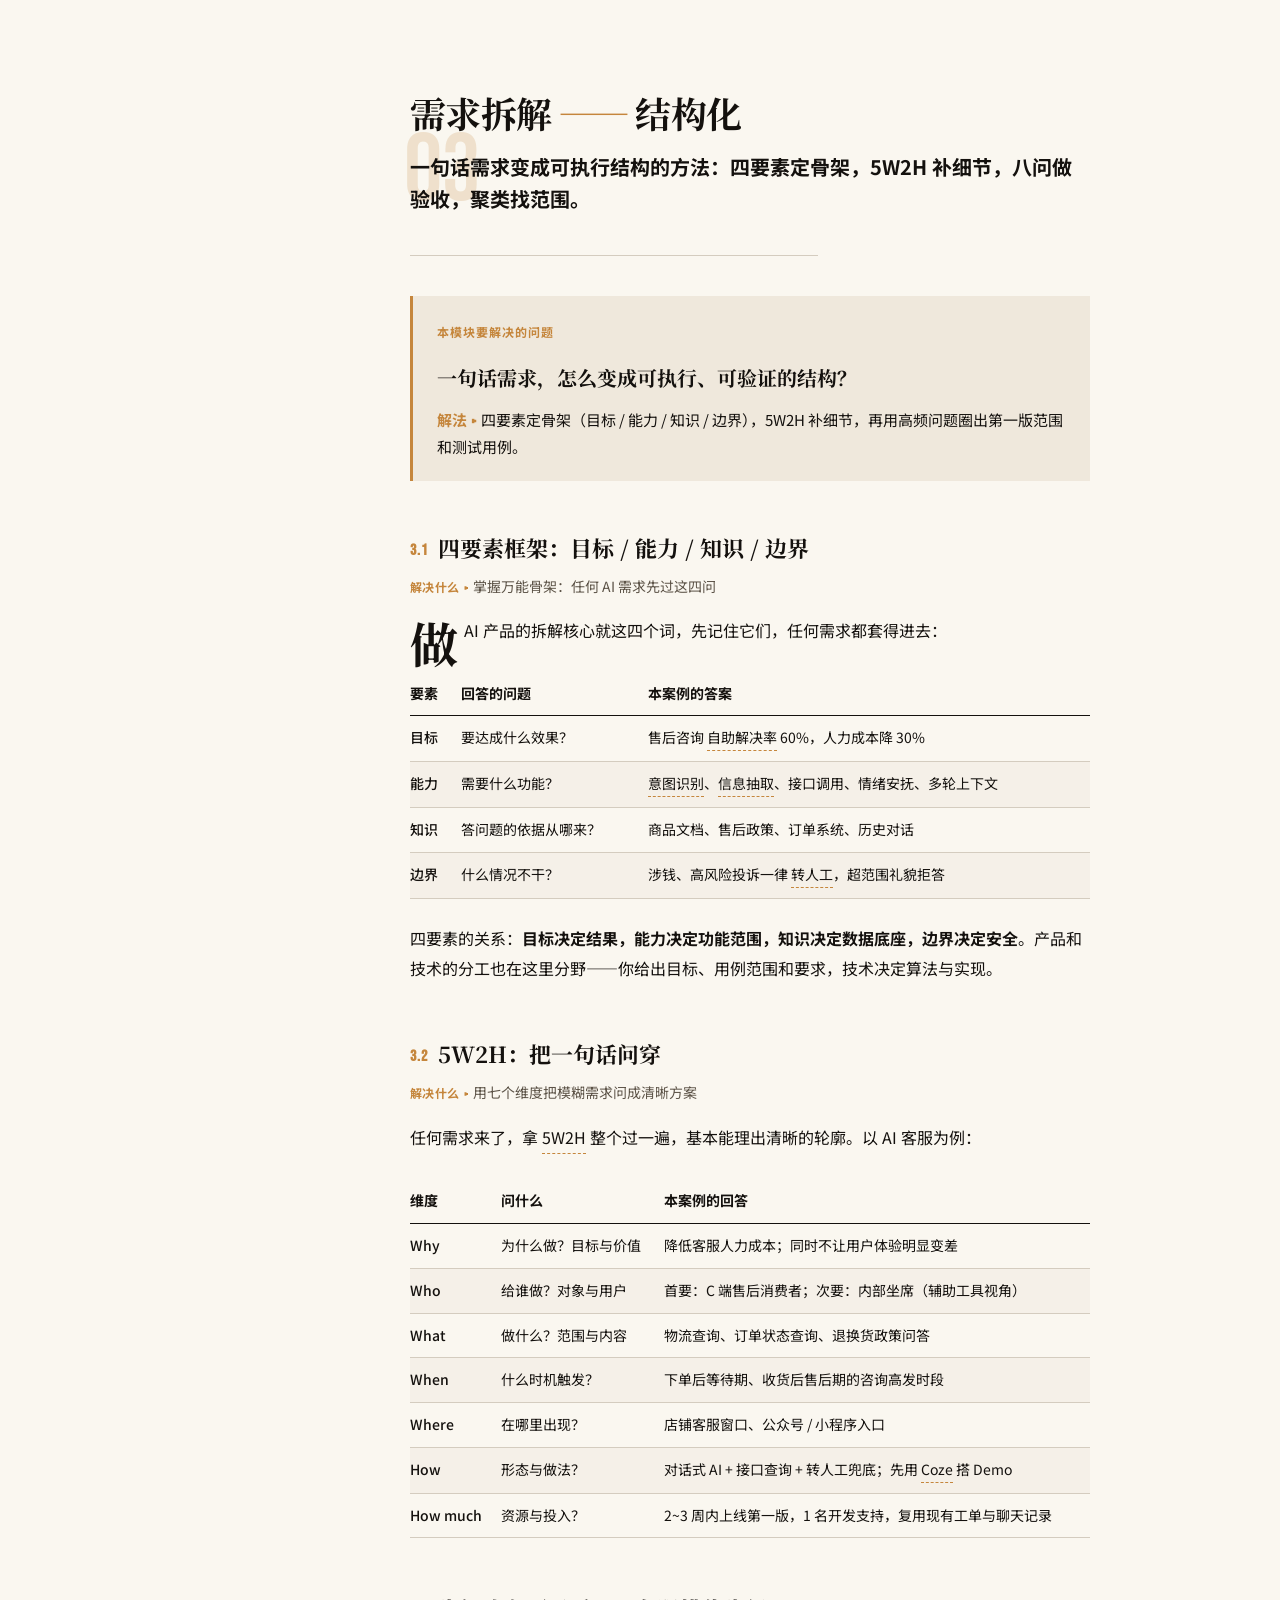
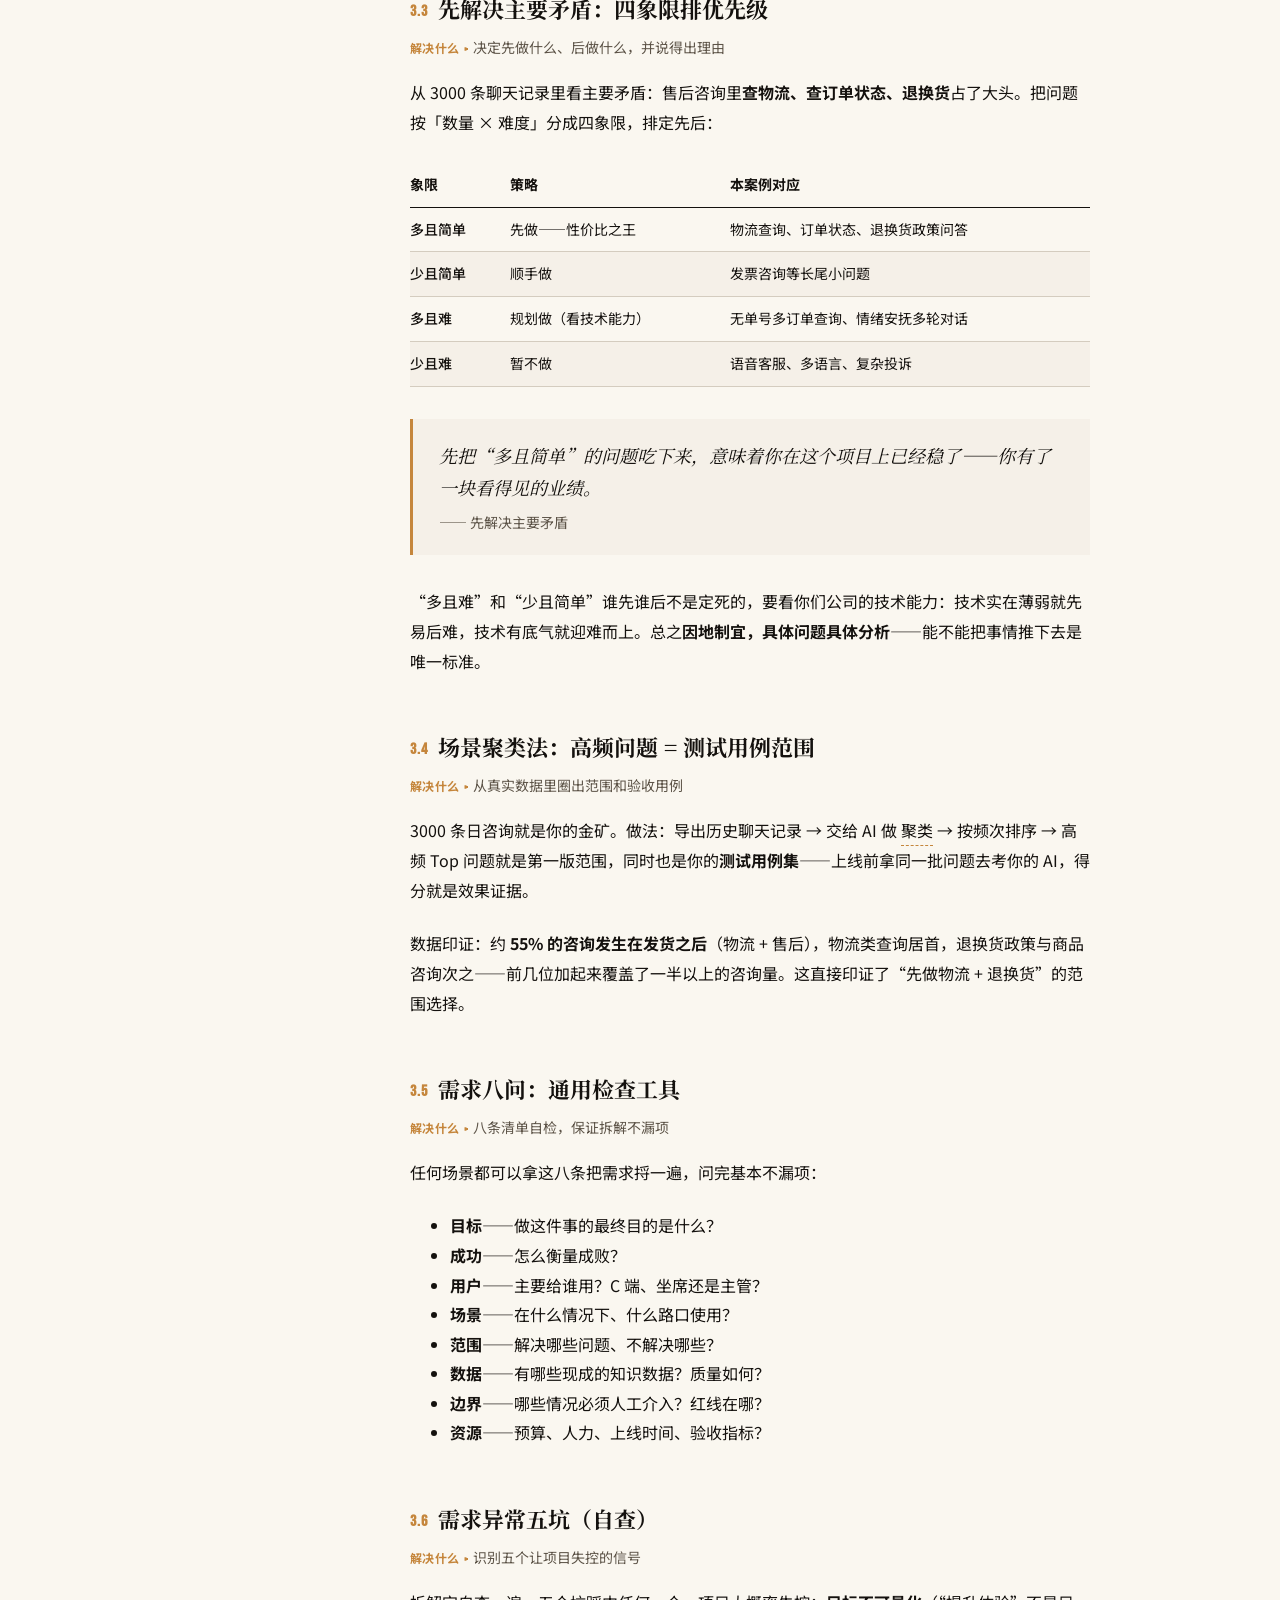
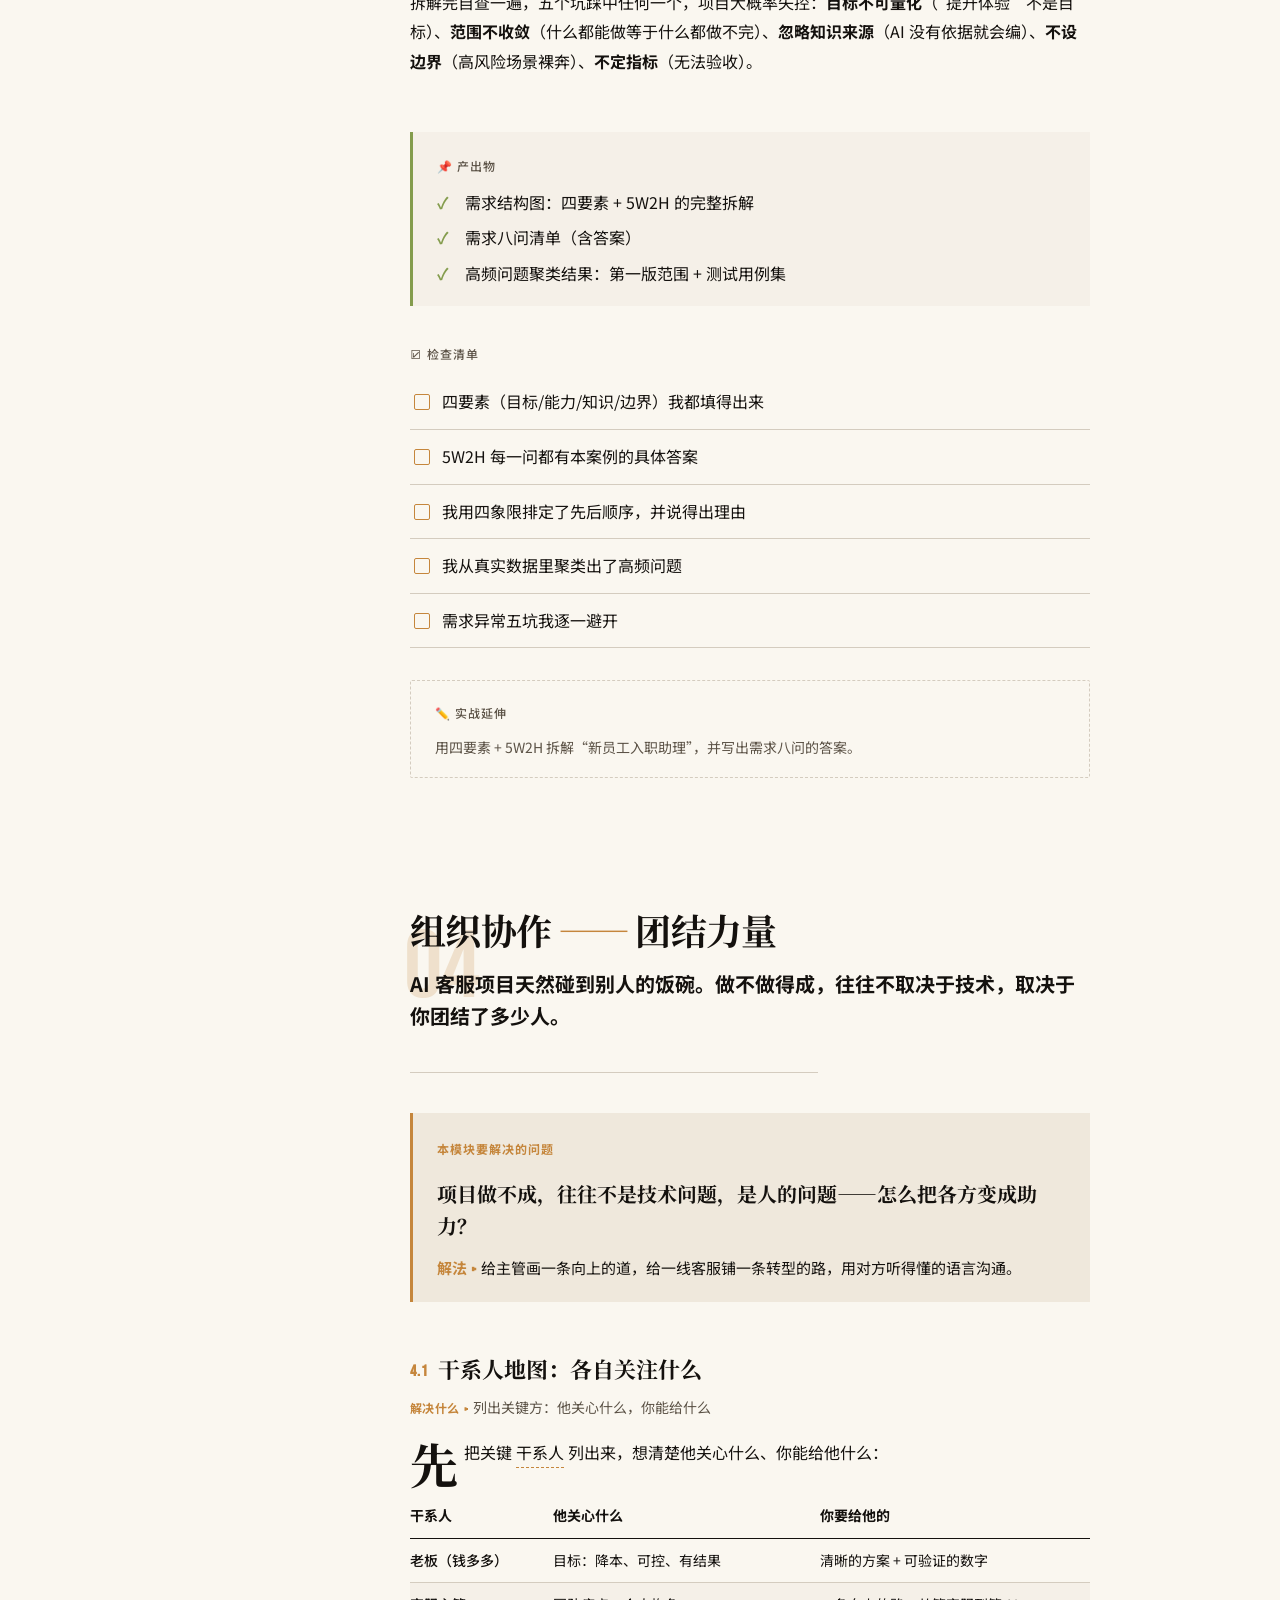
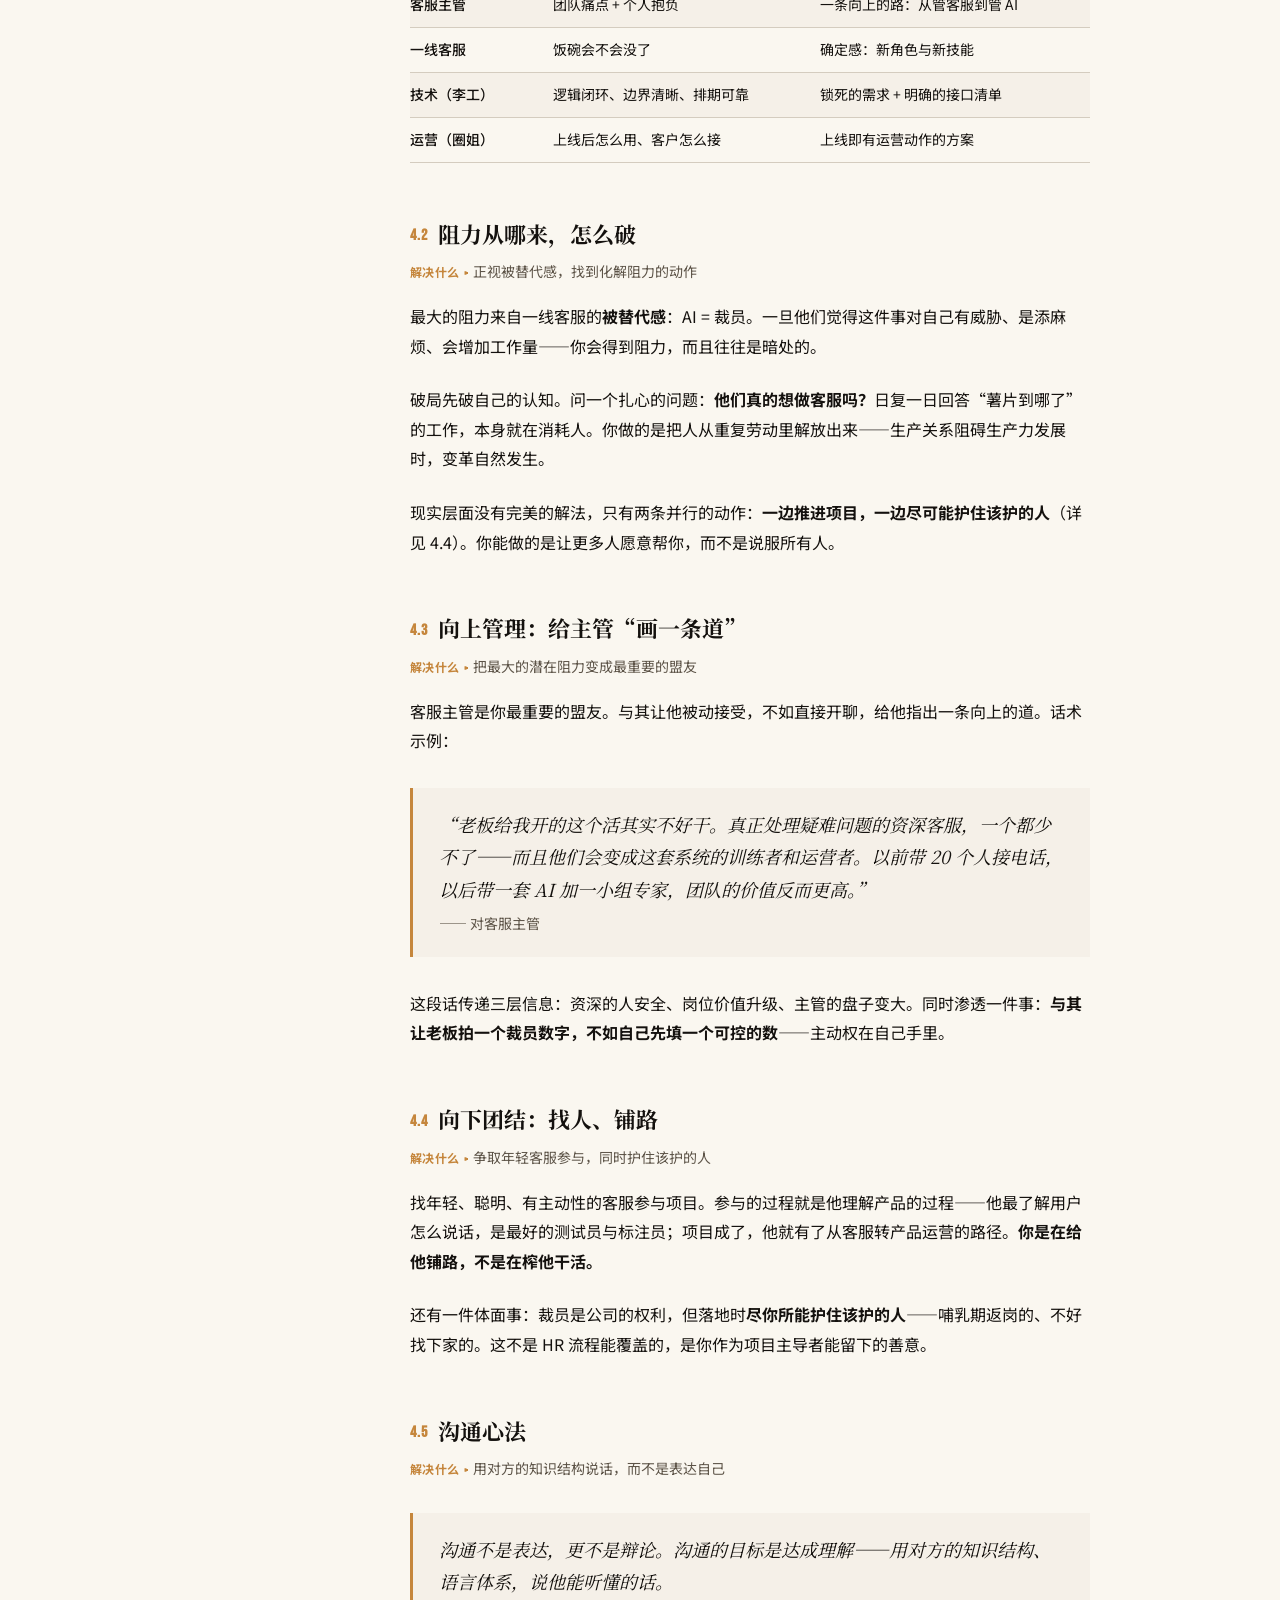
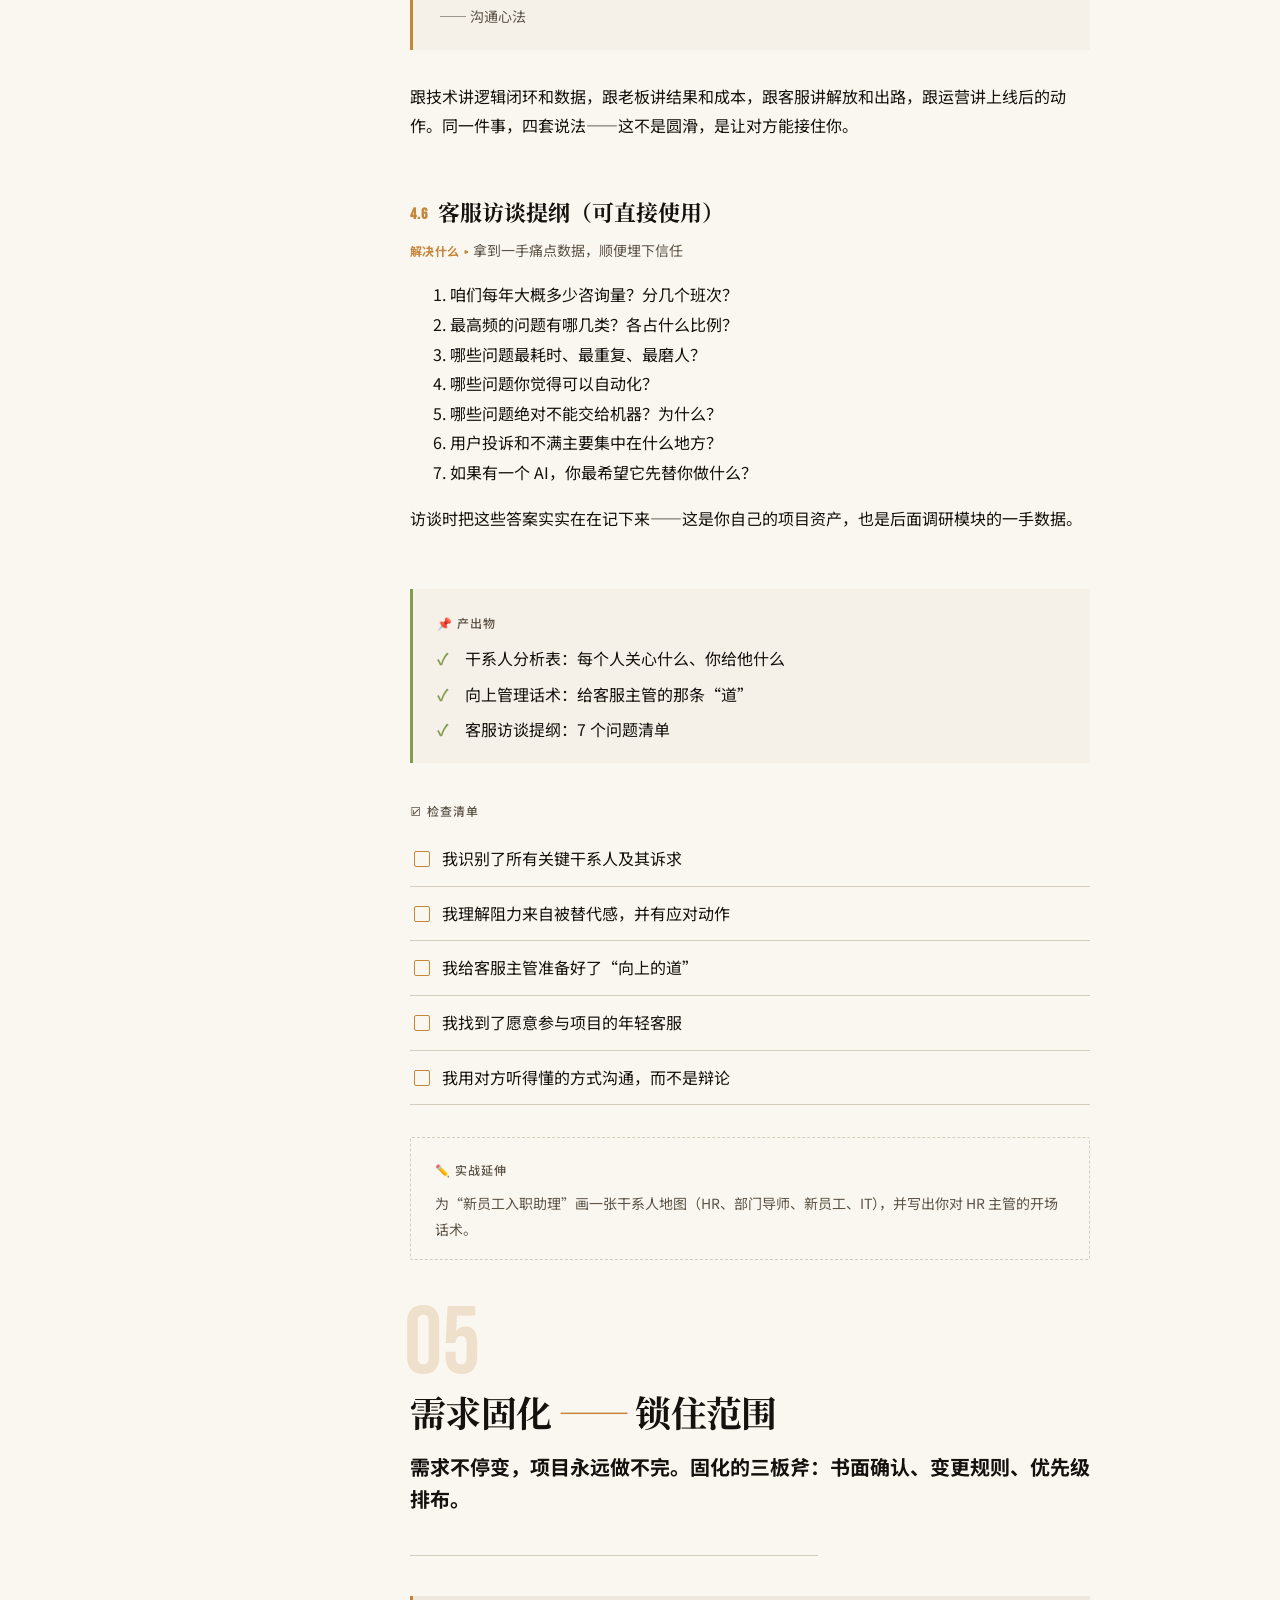
==== commit 2dc8d87a: "名词词典独立为站级页面：首页双入口（案例/词典）+ glossary.html + 案例页词典入口" ====
--- a/cases/ai-kefu/index.html
+++ b/cases/ai-kefu/index.html
@@ -16,14 +16,13 @@
   </noscript>
 
   <!-- 样式：按层拆分，tokens 是唯一定义变量的地方 -->
-  <link rel="stylesheet" href="css/tokens.css?v=7">
-  <link rel="stylesheet" href="css/base.css?v=7">
-  <link rel="stylesheet" href="css/layout.css?v=7">
-  <link rel="stylesheet" href="css/components.css?v=7">
-  <link rel="stylesheet" href="css/drawer.css?v=7">
-  <link rel="stylesheet" href="css/glossary.css?v=7">
-  <link rel="stylesheet" href="css/motion.css?v=7">
-  <link rel="stylesheet" href="css/print.css?v=7">
+  <link rel="stylesheet" href="css/tokens.css?v=8">
+  <link rel="stylesheet" href="css/base.css?v=8">
+  <link rel="stylesheet" href="css/layout.css?v=8">
+  <link rel="stylesheet" href="css/components.css?v=8">
+  <link rel="stylesheet" href="css/drawer.css?v=8">
+  <link rel="stylesheet" href="css/motion.css?v=8">
+  <link rel="stylesheet" href="css/print.css?v=8">
 </head>
 <body>
   <a class="skip-link" href="#main">跳到正文</a>
@@ -43,10 +42,7 @@
     </button>
     <a class="brand" id="brand" href="../../index.html" title="返回案例画廊" aria-label="AI 产品实战手册，返回案例画廊"><svg class="logo-mark" width="18" height="18" viewBox="0 0 18 18" aria-hidden="true"><rect x="1.5" y="1.5" width="15" height="15" fill="none" stroke="currentColor" stroke-width="1.5"/><rect x="5.5" y="5.5" width="7" height="7" fill="currentColor"/></svg><span id="brandText">AI 产品实战手册</span></a>
     <span class="case-crumb" aria-hidden="true">/ AI 客服</span>
-    <div class="tabs" role="tablist" aria-label="页面视图切换">
-      <button type="button" data-tab="case" class="is-active" aria-selected="true">案例</button>
-      <button type="button" data-tab="terms" aria-selected="false">名词</button>
-    </div>
+    <a class="dict-link" href="../../glossary.html" title="打开名词词典">词典</a>
     <nav class="topnav" id="topNav" aria-label="模块快速导航"></nav>
   </header>
 
@@ -76,8 +72,6 @@
         </noscript>
       </div>
 
-      <!-- 名词查询 Tab（内容由 ui/glossary.js 依据 terms.js 渲染） -->
-      <section id="glossaryView" aria-label="名词查询"></section>
     </main>
   </div>
 
@@ -105,28 +99,26 @@
   <div class="term-backdrop" id="termBackdrop"></div>
 
   <!-- 脚本：lib → data → ui → main（经典脚本，file:// 直开可用） -->
-  <script src="js/lib/dom.js?v=7"></script>
-  <script src="js/lib/store.js?v=7"></script>
-  <script src="js/data/site.js?v=7"></script>
-  <script src="js/data/terms.js?v=7"></script>
-  <script src="js/data/module-01.js?v=7"></script>
-  <script src="js/data/module-02.js?v=7"></script>
-  <script src="js/data/module-03.js?v=7"></script>
-  <script src="js/data/module-04.js?v=7"></script>
-  <script src="js/data/module-05.js?v=7"></script>
-  <script src="js/data/module-06.js?v=7"></script>
-  <script src="js/data/module-07.js?v=7"></script>
-  <script src="js/data/module-08.js?v=7"></script>
-  <script src="js/data/module-09.js?v=7"></script>
-  <script src="js/data/summary.js?v=7"></script>
-  <script src="js/ui/render.js?v=7"></script>
-  <script src="js/ui/tabs.js?v=7"></script>
-  <script src="js/ui/glossary.js?v=7"></script>
-  <script src="js/ui/nav.js?v=7"></script>
-  <script src="js/ui/progress.js?v=7"></script>
-  <script src="js/ui/reveal.js?v=7"></script>
-  <script src="js/ui/drawer.js?v=7"></script>
-  <script src="js/ui/checklist.js?v=7"></script>
-  <script src="js/main.js?v=7"></script>
+  <script src="js/lib/dom.js?v=8"></script>
+  <script src="js/lib/store.js?v=8"></script>
+  <script src="js/data/site.js?v=8"></script>
+  <script src="../../js/data/terms.js?v=4"></script>
+  <script src="js/data/module-01.js?v=8"></script>
+  <script src="js/data/module-02.js?v=8"></script>
+  <script src="js/data/module-03.js?v=8"></script>
+  <script src="js/data/module-04.js?v=8"></script>
+  <script src="js/data/module-05.js?v=8"></script>
+  <script src="js/data/module-06.js?v=8"></script>
+  <script src="js/data/module-07.js?v=8"></script>
+  <script src="js/data/module-08.js?v=8"></script>
+  <script src="js/data/module-09.js?v=8"></script>
+  <script src="js/data/summary.js?v=8"></script>
+  <script src="js/ui/render.js?v=8"></script>
+  <script src="js/ui/nav.js?v=8"></script>
+  <script src="js/ui/progress.js?v=8"></script>
+  <script src="js/ui/reveal.js?v=8"></script>
+  <script src="js/ui/drawer.js?v=8"></script>
+  <script src="js/ui/checklist.js?v=8"></script>
+  <script src="js/main.js?v=8"></script>
 </body>
 </html>
--- a/cases/ai-kefu/css/layout.css
+++ b/cases/ai-kefu/css/layout.css
@@ -63,6 +63,24 @@
   letter-spacing: 0.04em;
   color: var(--ink-soft);
   white-space: nowrap;
+}
+
+/* 词典入口：跳转站级名词词典 */
+.topbar .dict-link {
+  margin-left: 4px;
+  padding: 6px 12px;
+  border: 1px solid var(--line);
+  border-radius: 2px;
+  font-size: var(--fs-small);
+  color: var(--ink-soft);
+  text-decoration: none;
+  white-space: nowrap;
+  transition: color var(--dur-fast), border-color var(--dur-fast);
+}
+
+.topbar .dict-link:hover {
+  color: var(--accent);
+  border-color: var(--accent);
 }
 
 .topnav {
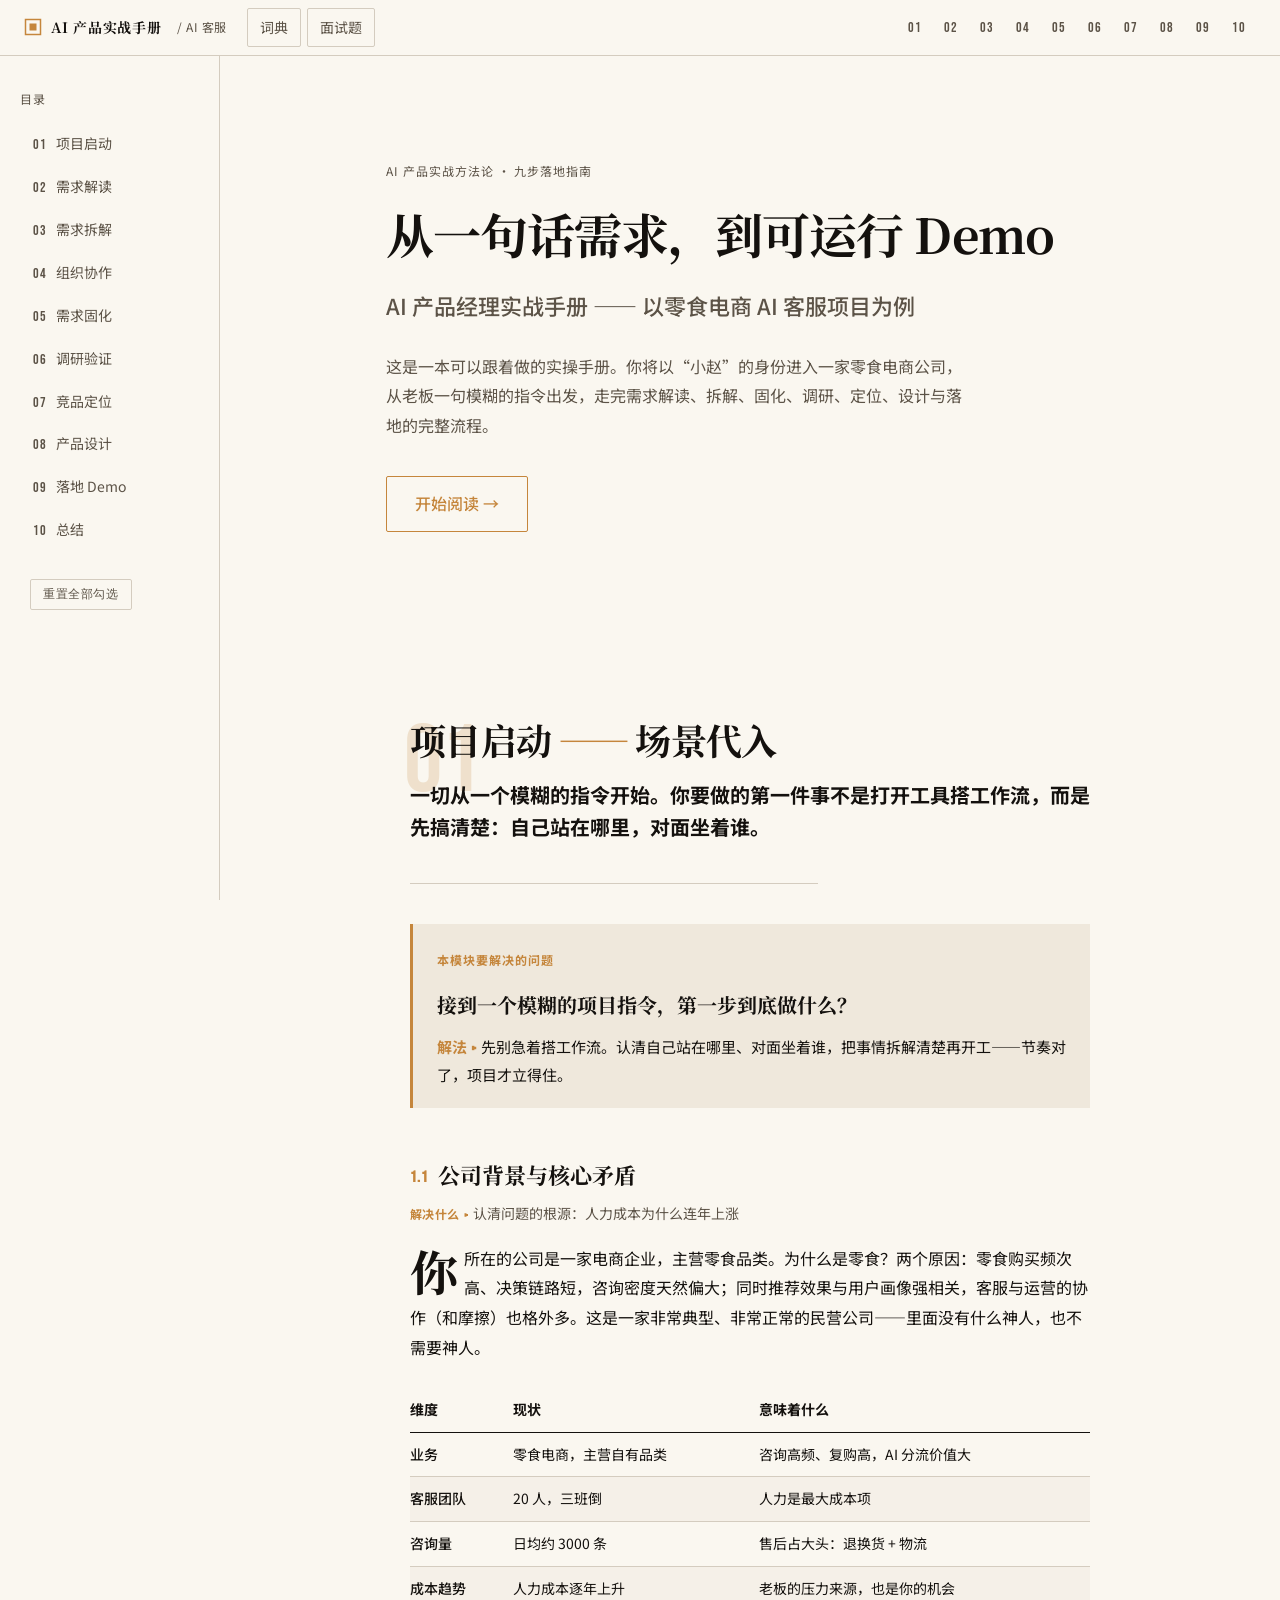
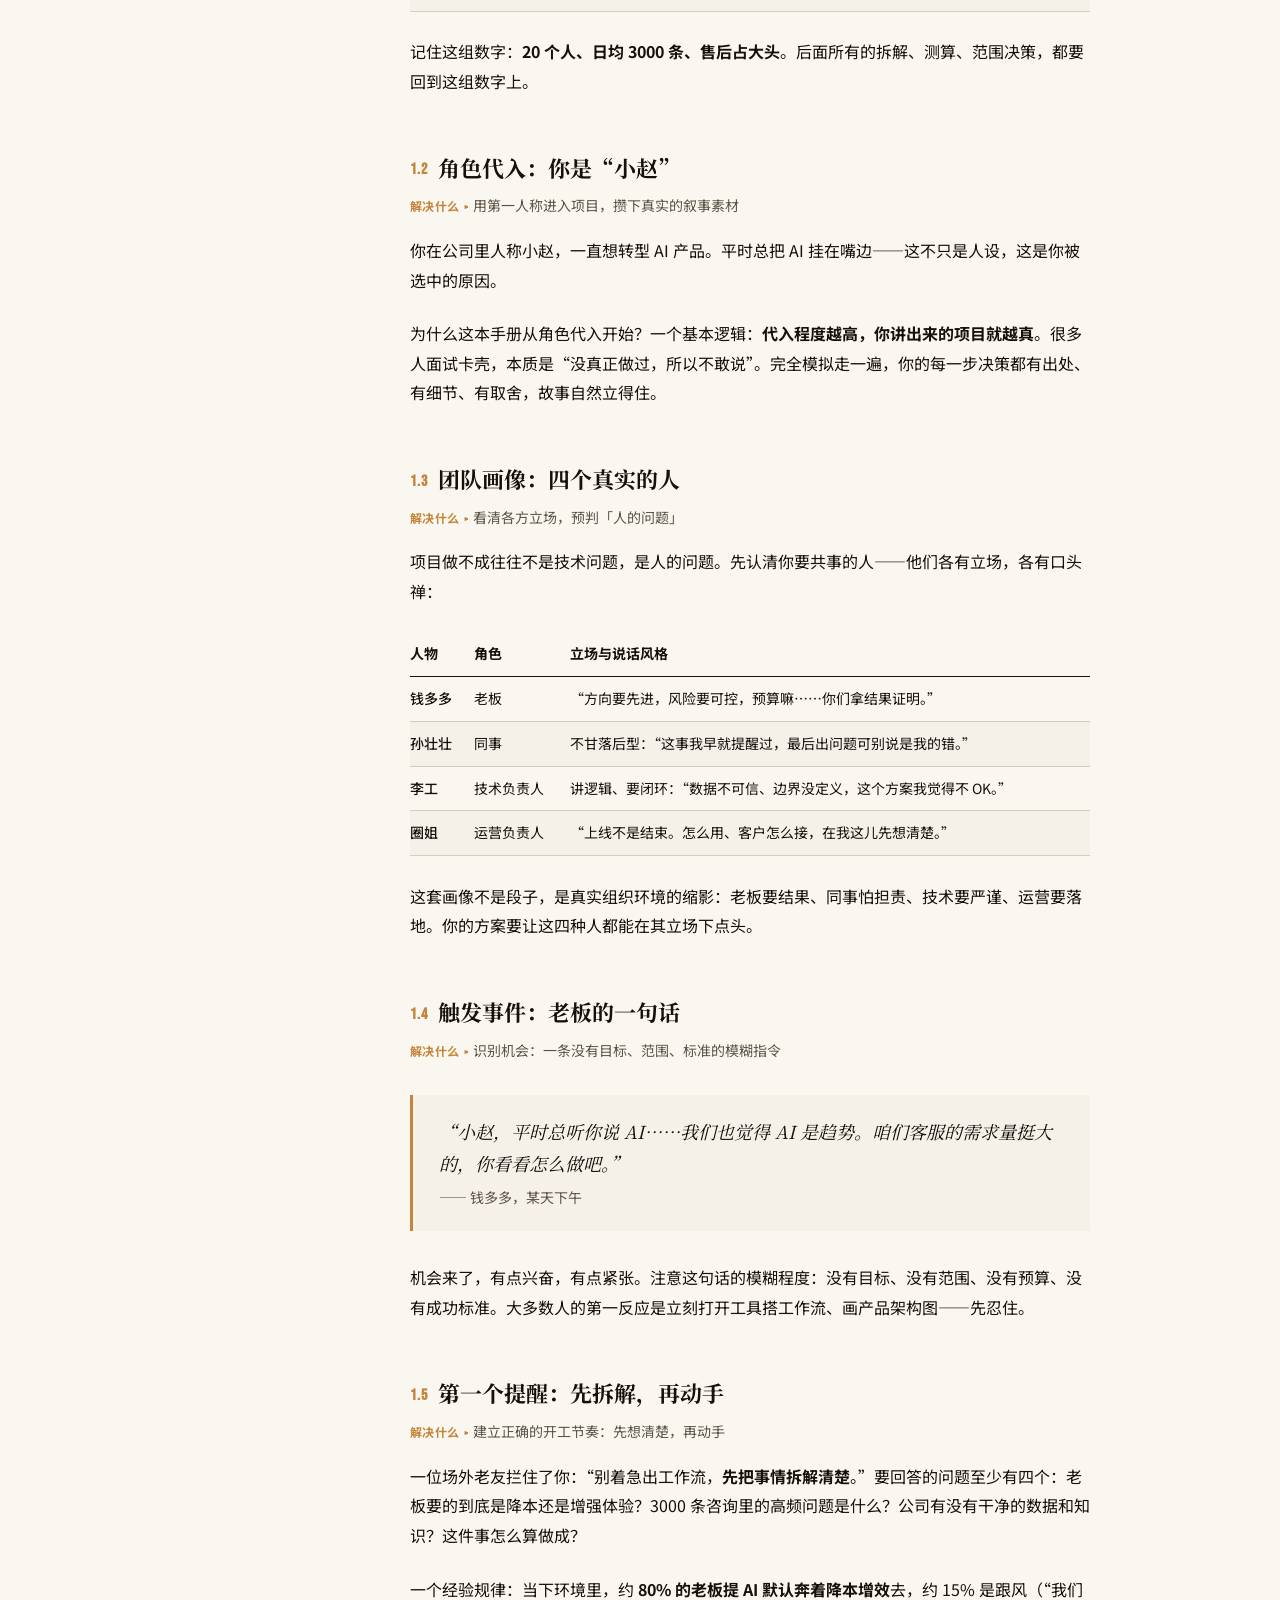
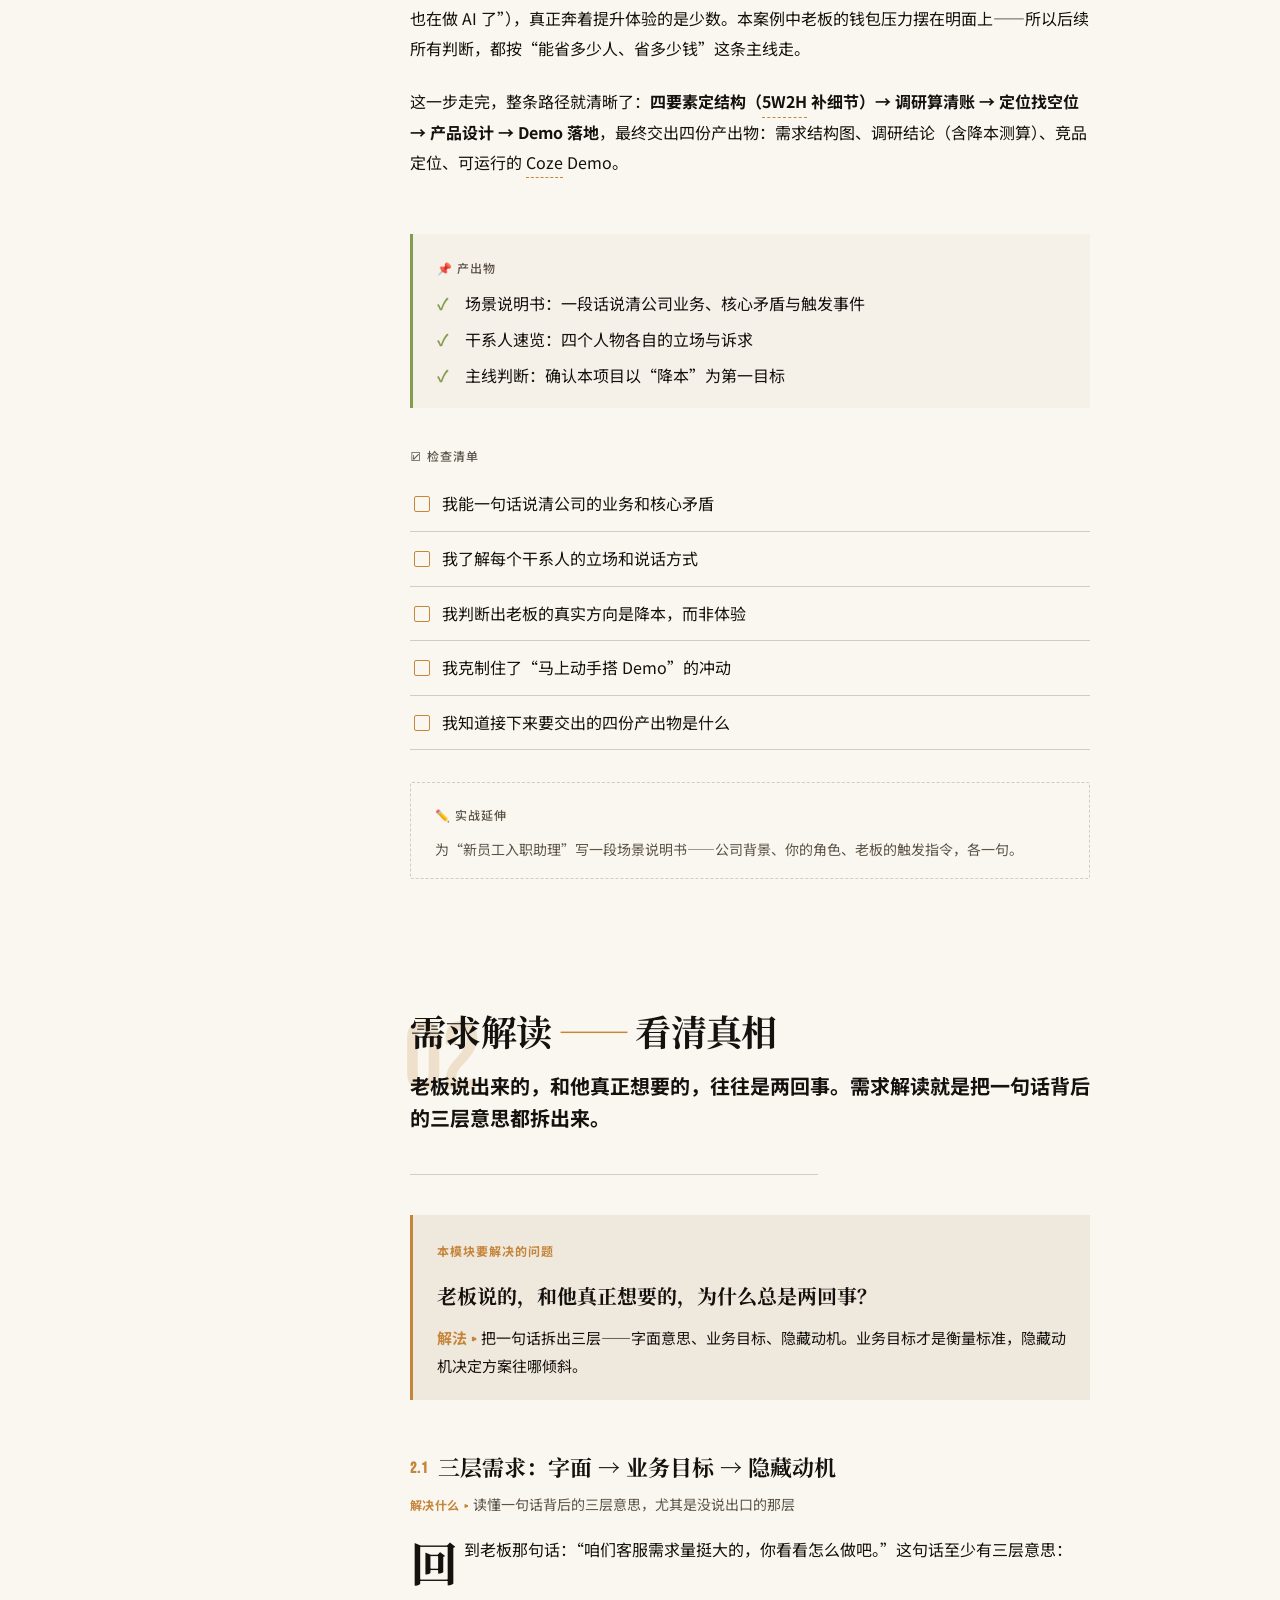
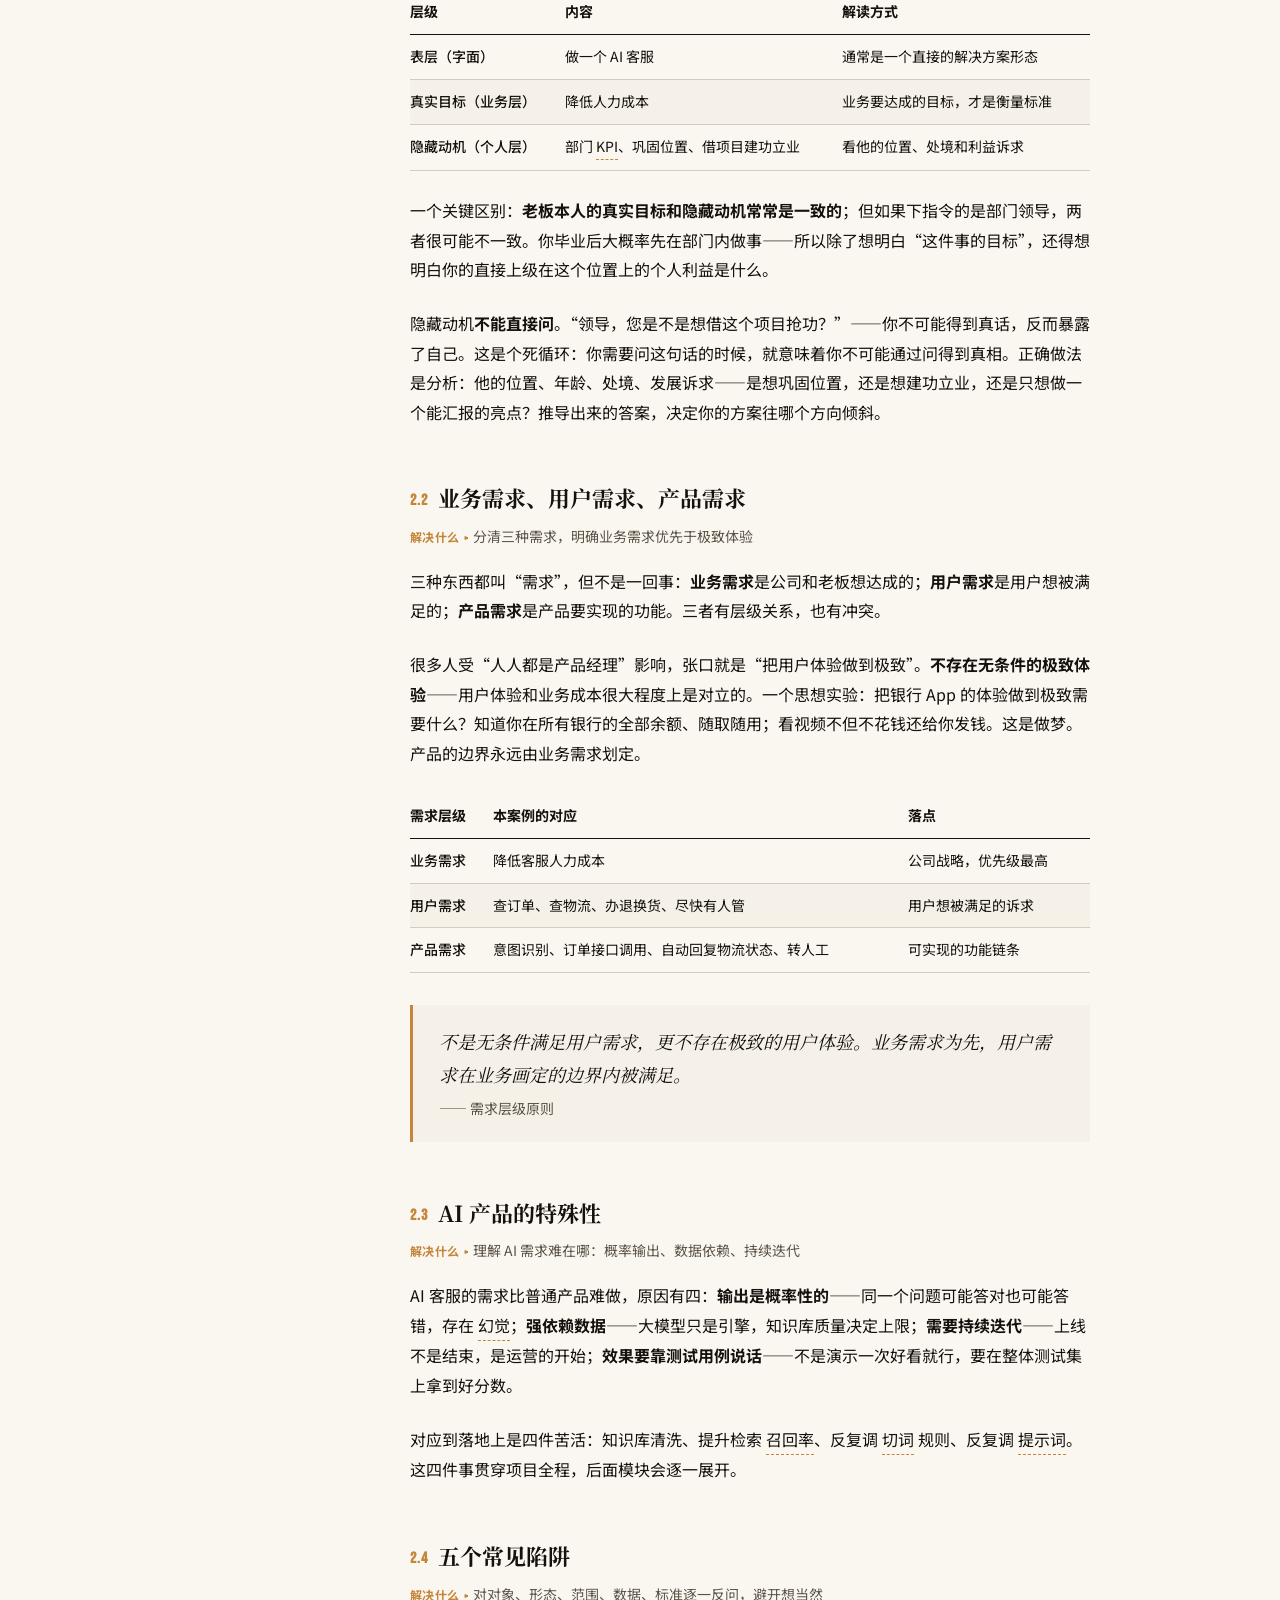
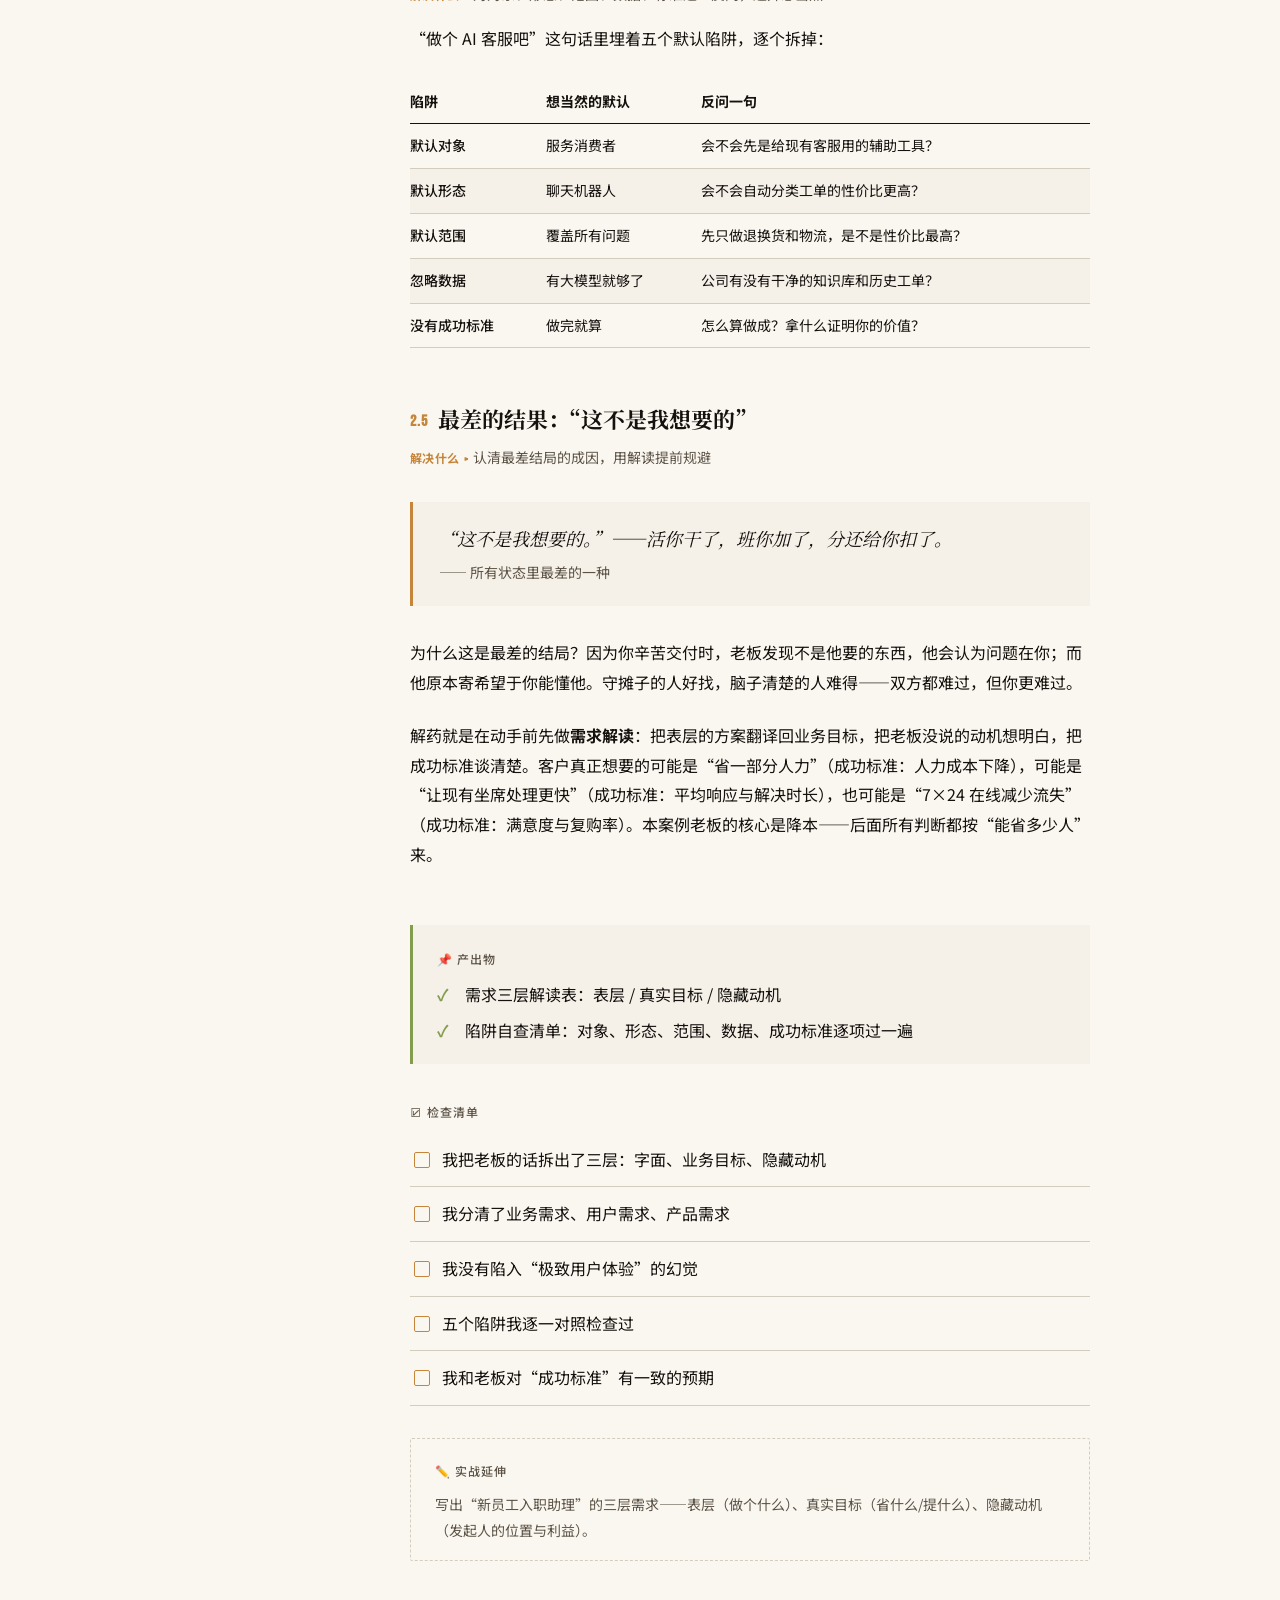
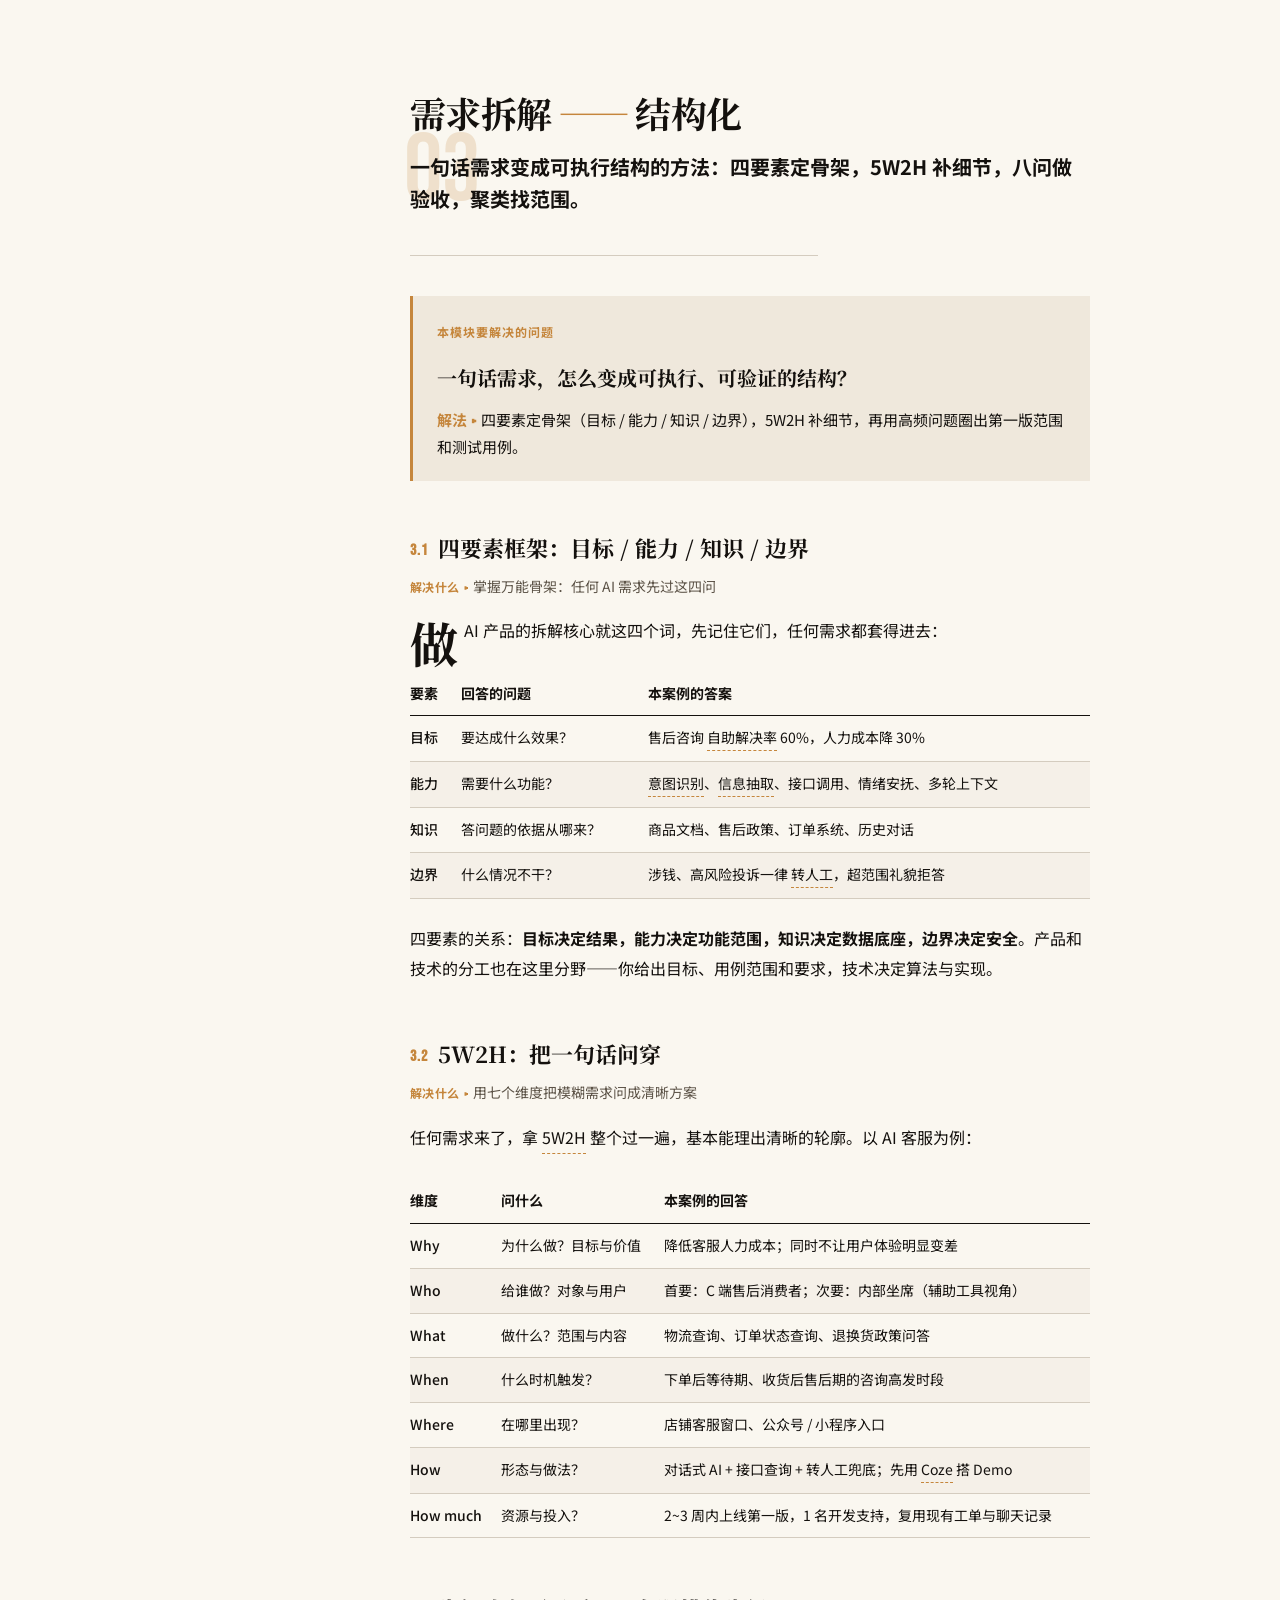
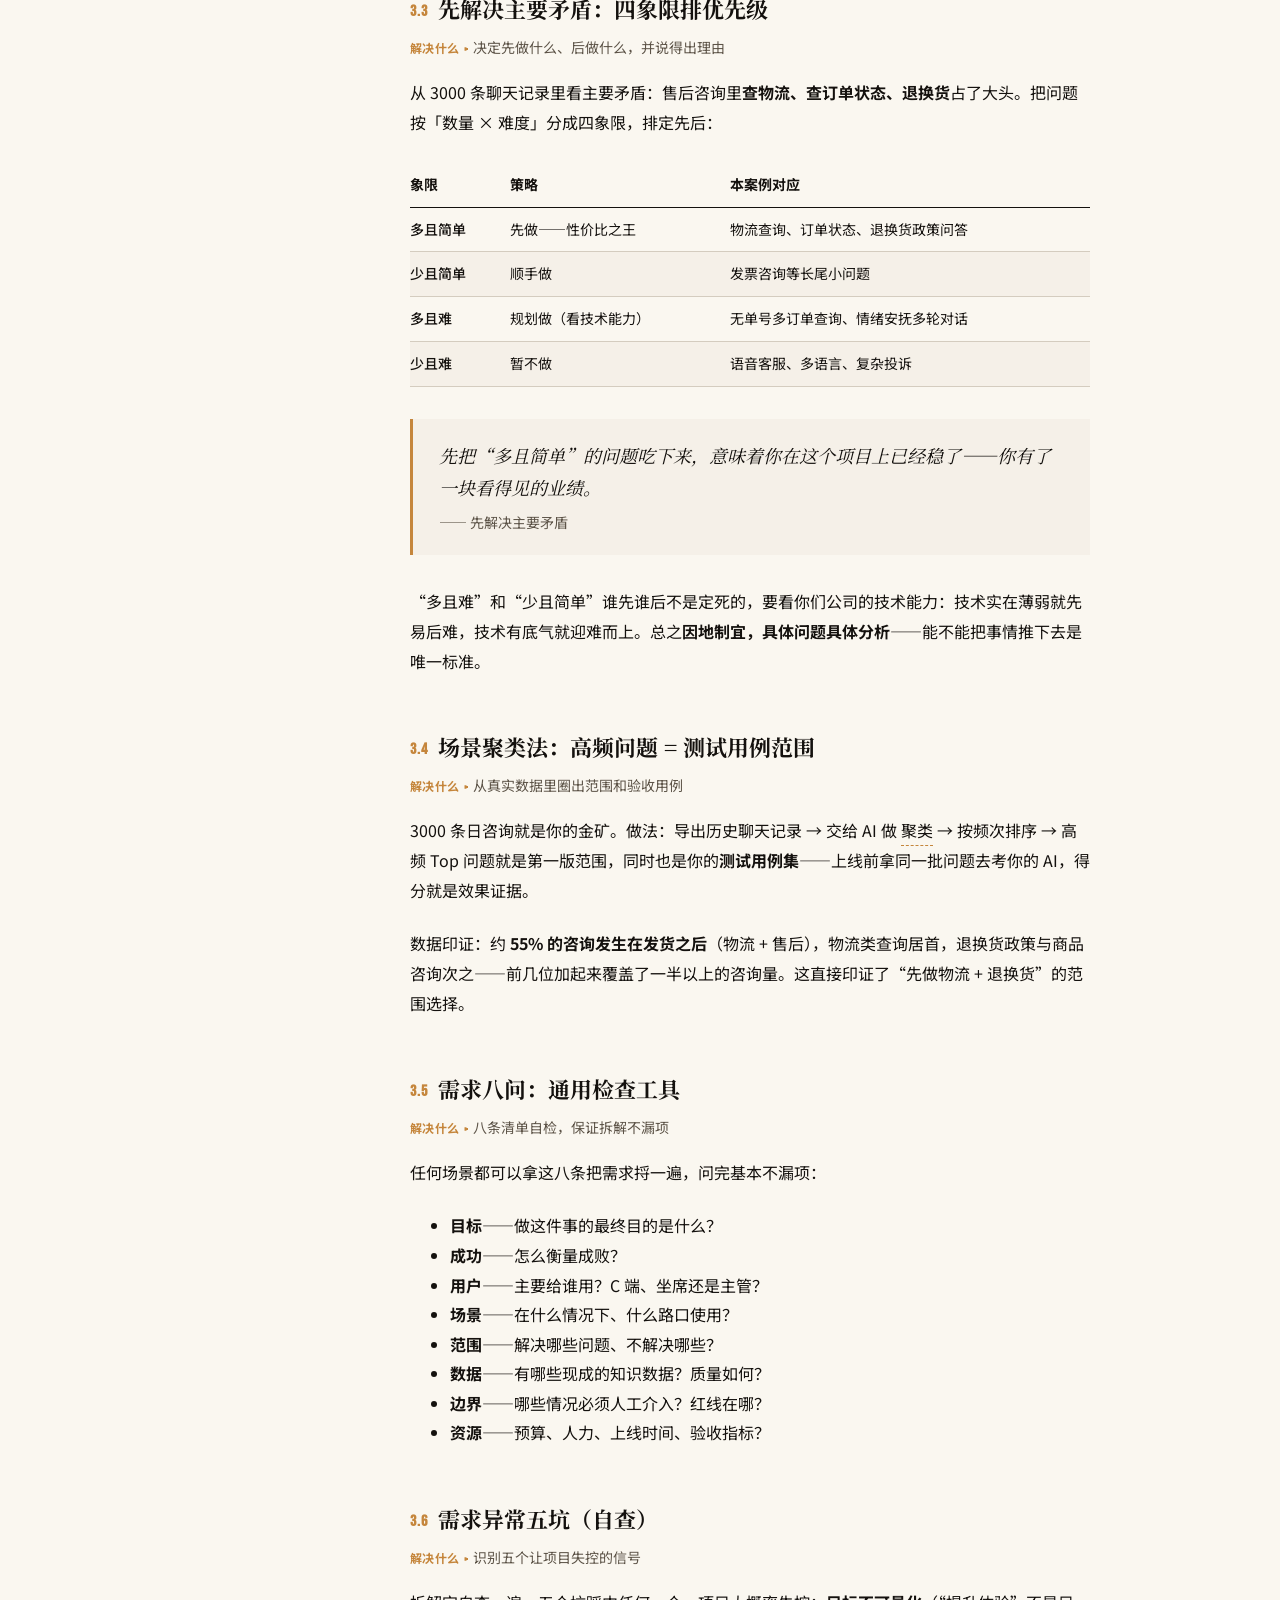
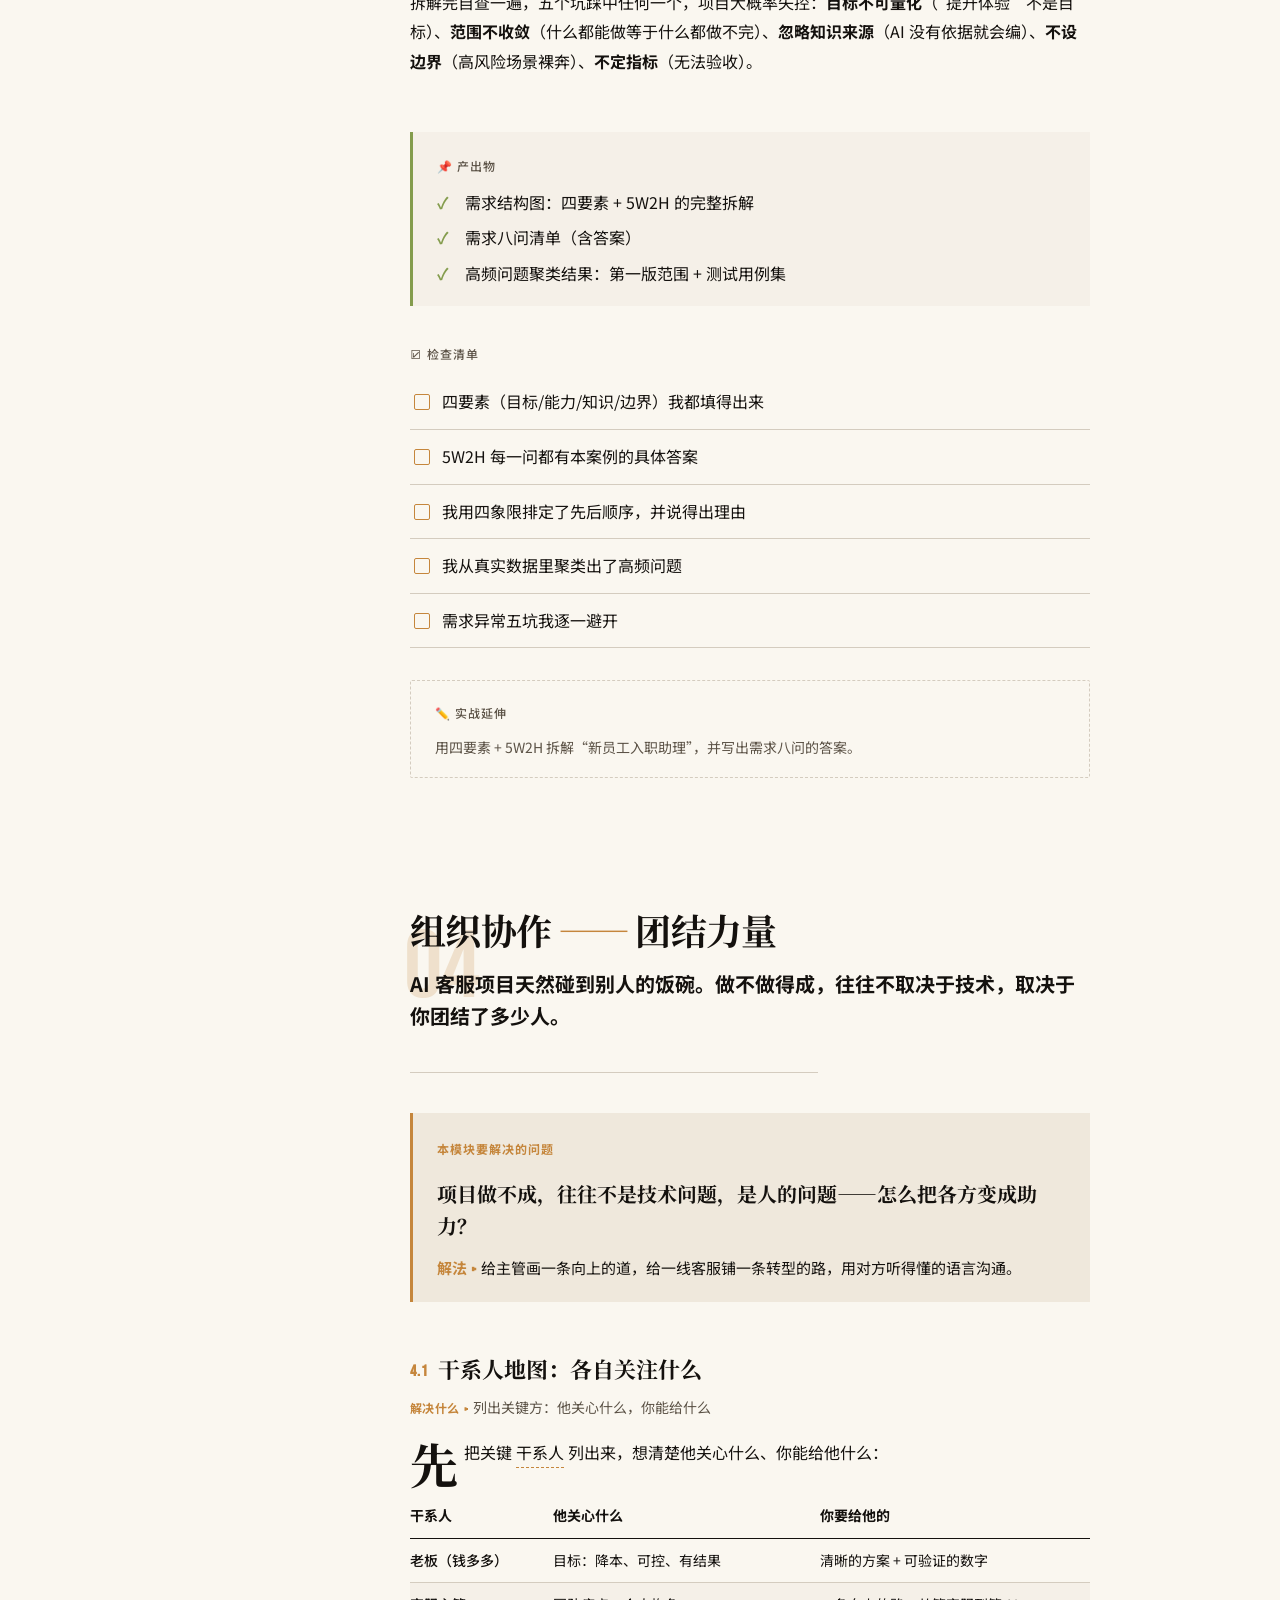
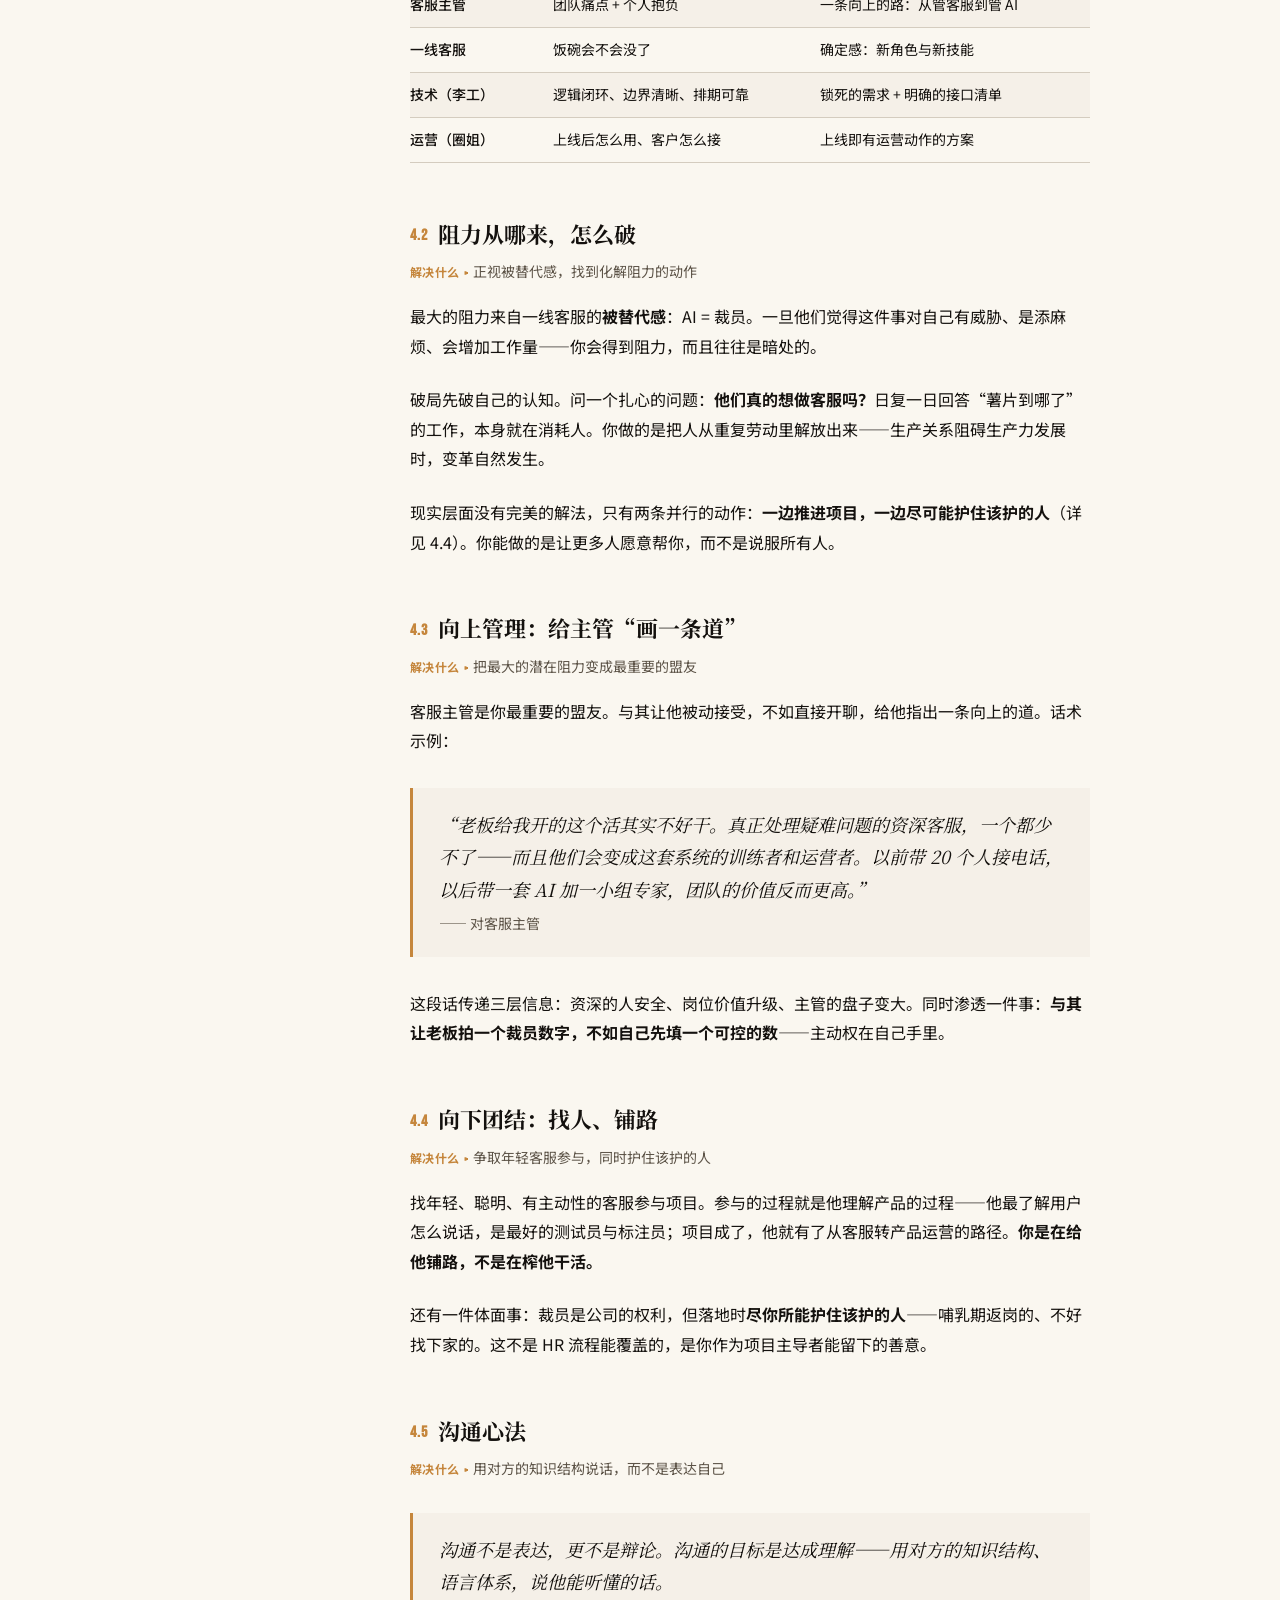
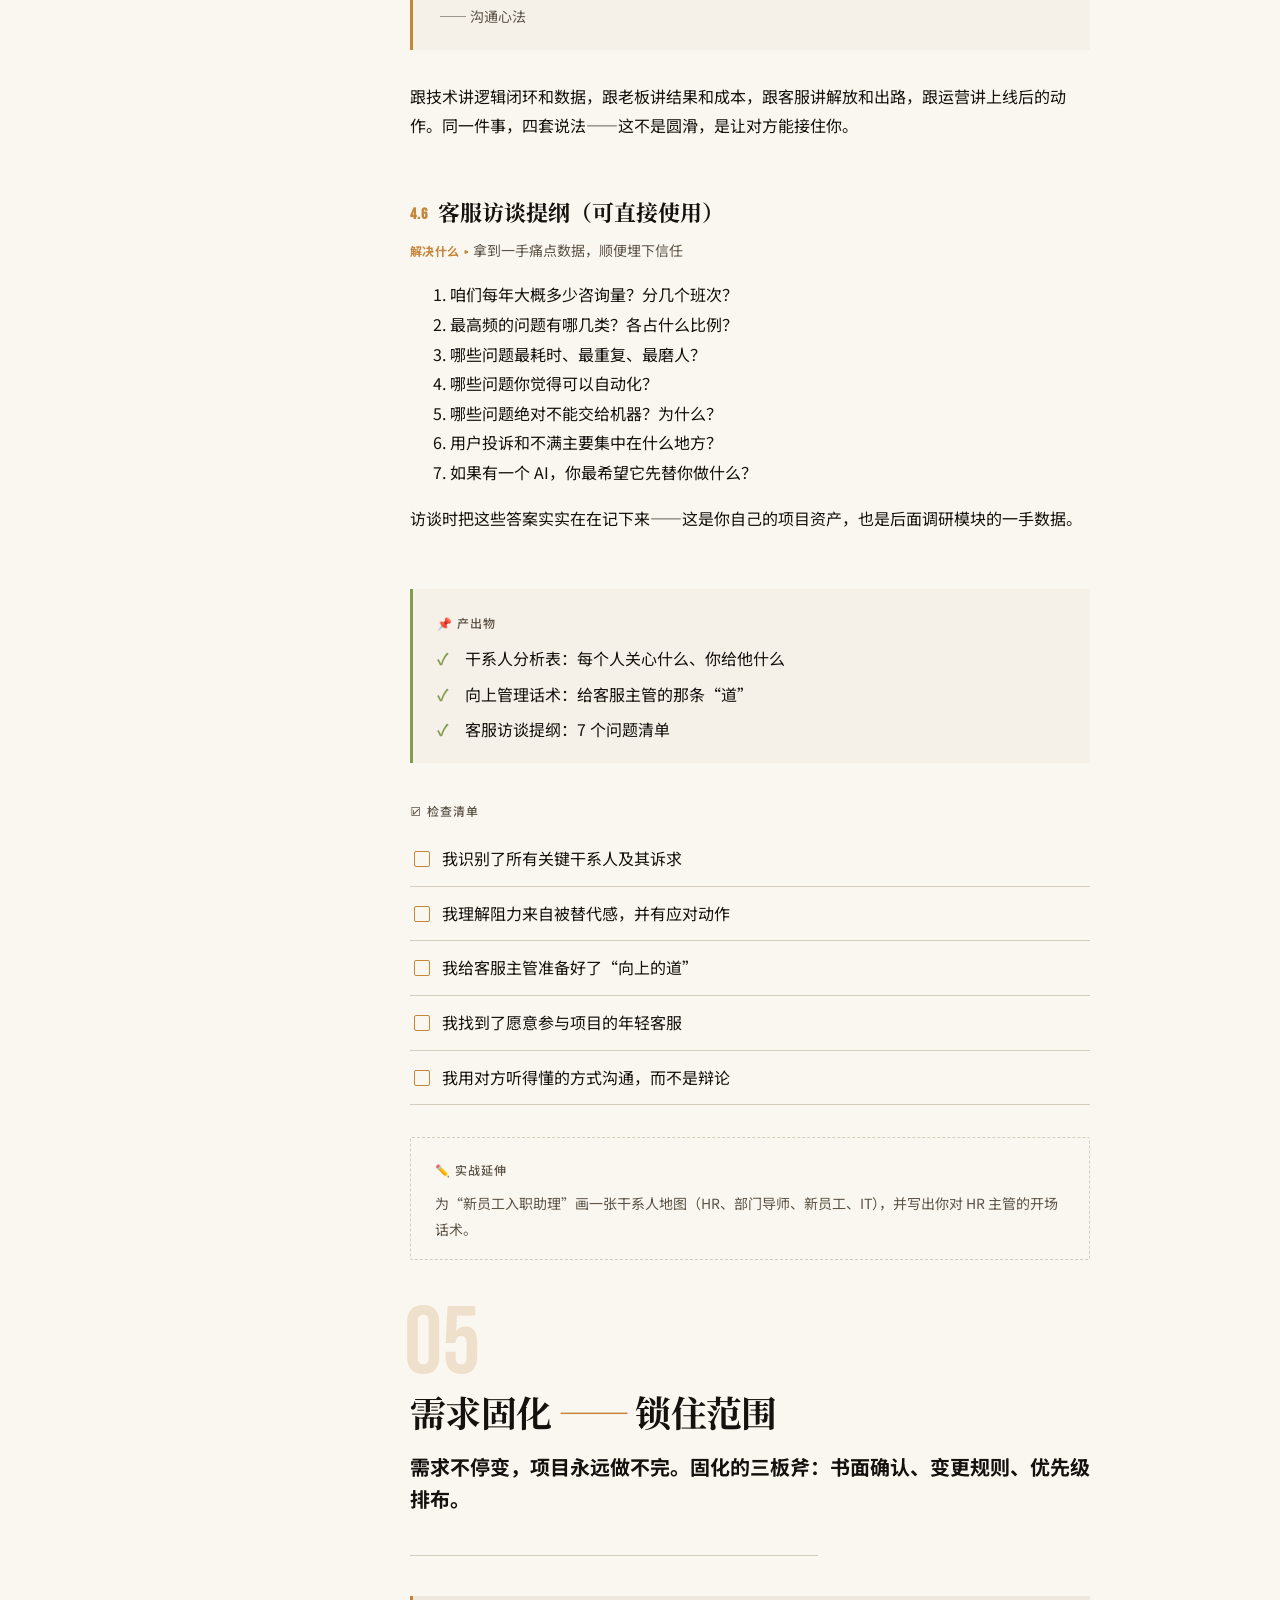
==== commit ab6d3ad6: "新增站级面试题页（24 题 6 类：分类侧栏 + 手风琴 + 术语交叉抽屉）；样式抽共享 site.css；首页去重（删 hero 统计条）" ====
--- a/cases/ai-kefu/index.html
+++ b/cases/ai-kefu/index.html
@@ -18,7 +18,7 @@
   <!-- 样式：按层拆分，tokens 是唯一定义变量的地方 -->
   <link rel="stylesheet" href="css/tokens.css?v=8">
   <link rel="stylesheet" href="css/base.css?v=8">
-  <link rel="stylesheet" href="css/layout.css?v=8">
+  <link rel="stylesheet" href="css/layout.css?v=9">
   <link rel="stylesheet" href="css/components.css?v=8">
   <link rel="stylesheet" href="css/drawer.css?v=8">
   <link rel="stylesheet" href="css/motion.css?v=8">
@@ -42,7 +42,10 @@
     </button>
     <a class="brand" id="brand" href="../../index.html" title="返回案例画廊" aria-label="AI 产品实战手册，返回案例画廊"><svg class="logo-mark" width="18" height="18" viewBox="0 0 18 18" aria-hidden="true"><rect x="1.5" y="1.5" width="15" height="15" fill="none" stroke="currentColor" stroke-width="1.5"/><rect x="5.5" y="5.5" width="7" height="7" fill="currentColor"/></svg><span id="brandText">AI 产品实战手册</span></a>
     <span class="case-crumb" aria-hidden="true">/ AI 客服</span>
-    <a class="dict-link" href="../../glossary.html" title="打开名词词典">词典</a>
+    <span class="site-links">
+      <a class="dict-link" href="../../glossary.html" title="打开名词词典">词典</a>
+      <a class="dict-link" href="../../interview.html" title="打开面试题库">面试题</a>
+    </span>
     <nav class="topnav" id="topNav" aria-label="模块快速导航"></nav>
   </header>
 
--- a/cases/ai-kefu/css/layout.css
+++ b/cases/ai-kefu/css/layout.css
@@ -65,9 +65,14 @@
   white-space: nowrap;
 }
 
-/* 词典入口：跳转站级名词词典 */
+/* 站级入口：词典 / 面试题 */
+.topbar .site-links {
+  display: inline-flex;
+  gap: 6px;
+  margin-left: 4px;
+}
+
 .topbar .dict-link {
-  margin-left: 4px;
   padding: 6px 12px;
   border: 1px solid var(--line);
   border-radius: 2px;
